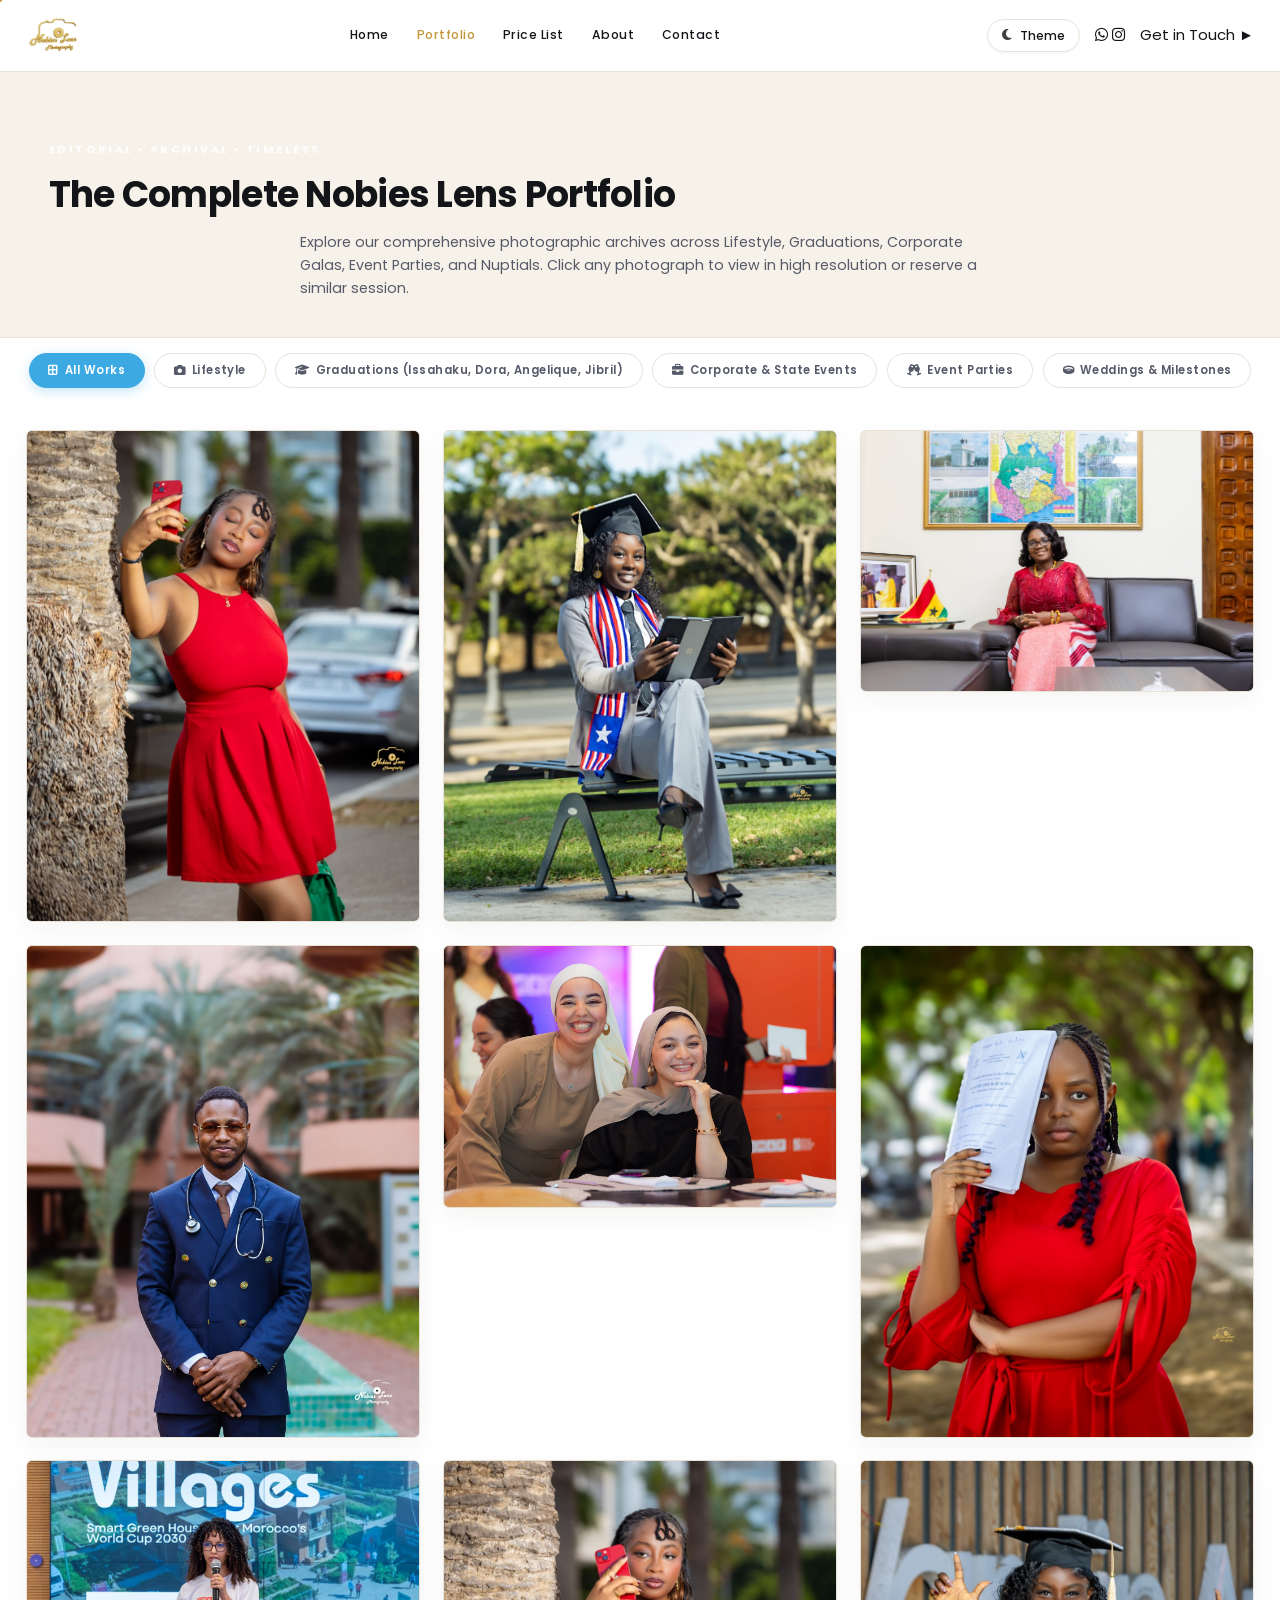
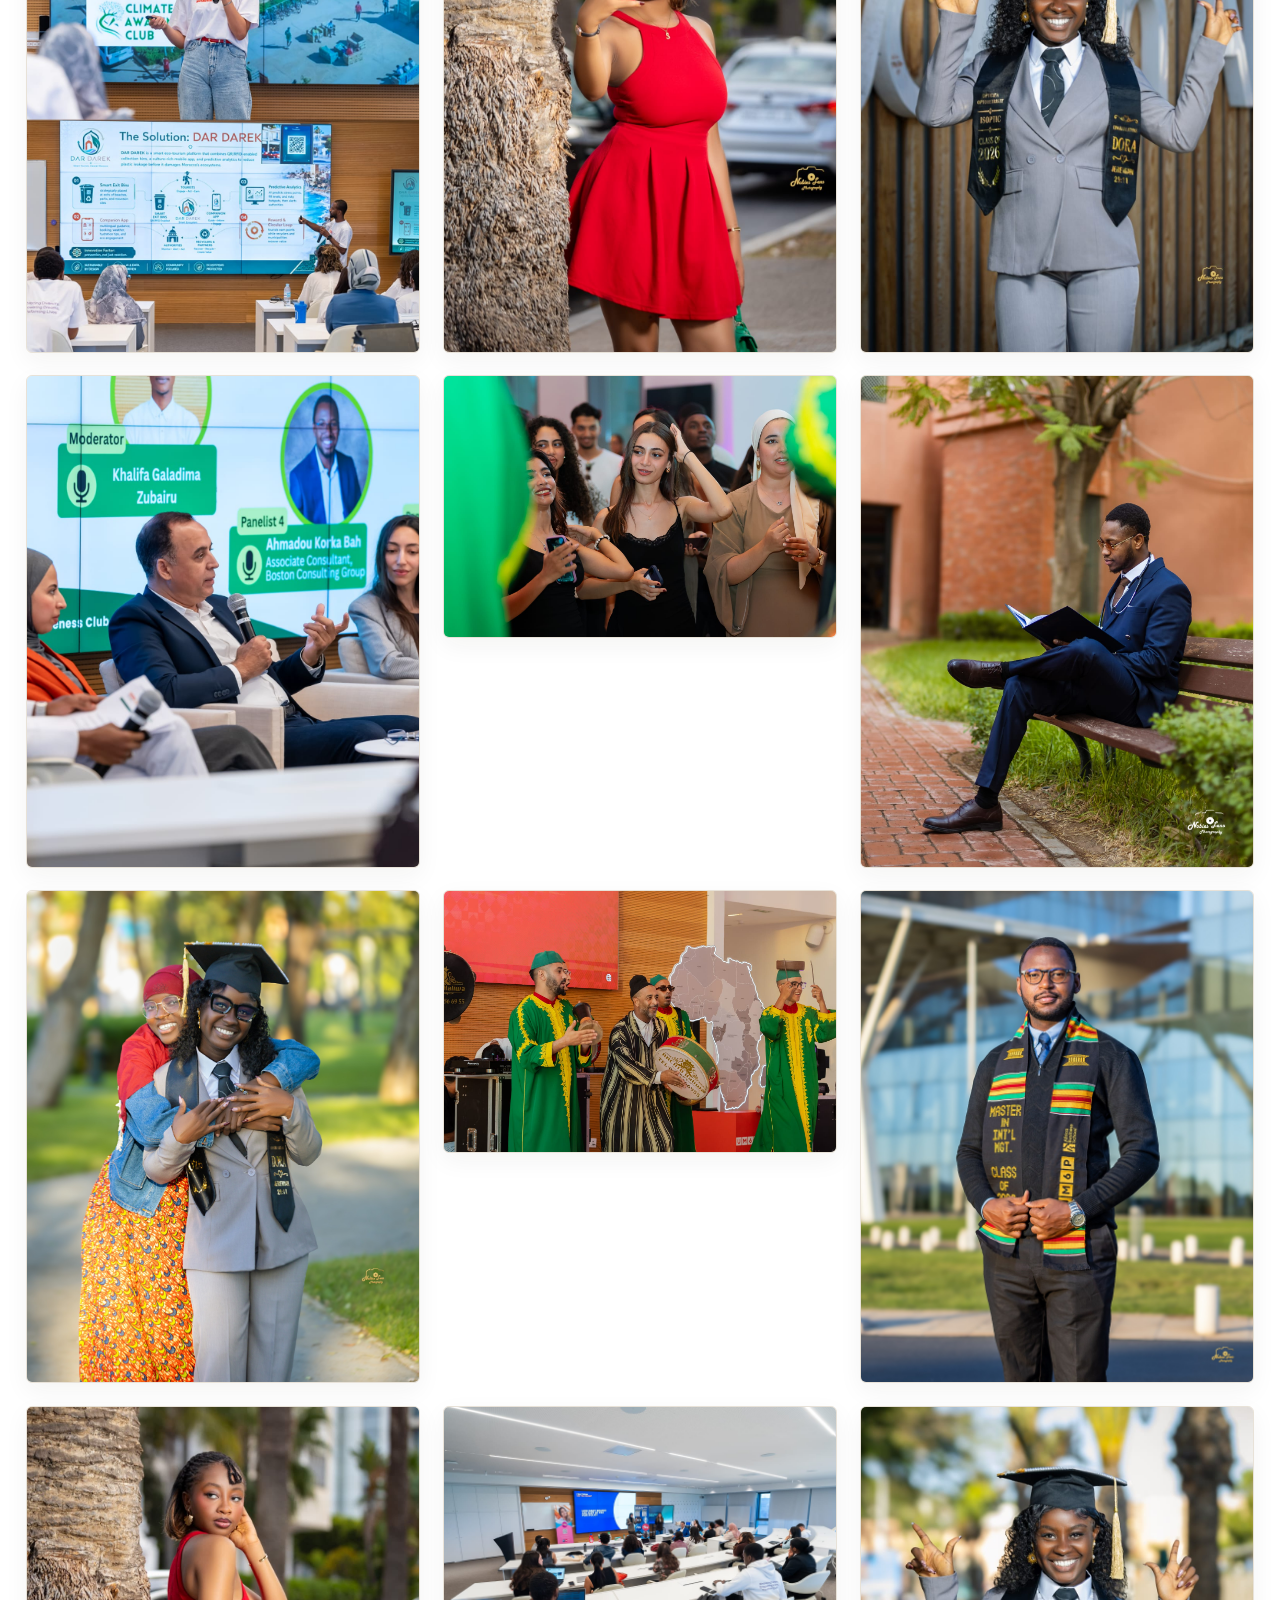
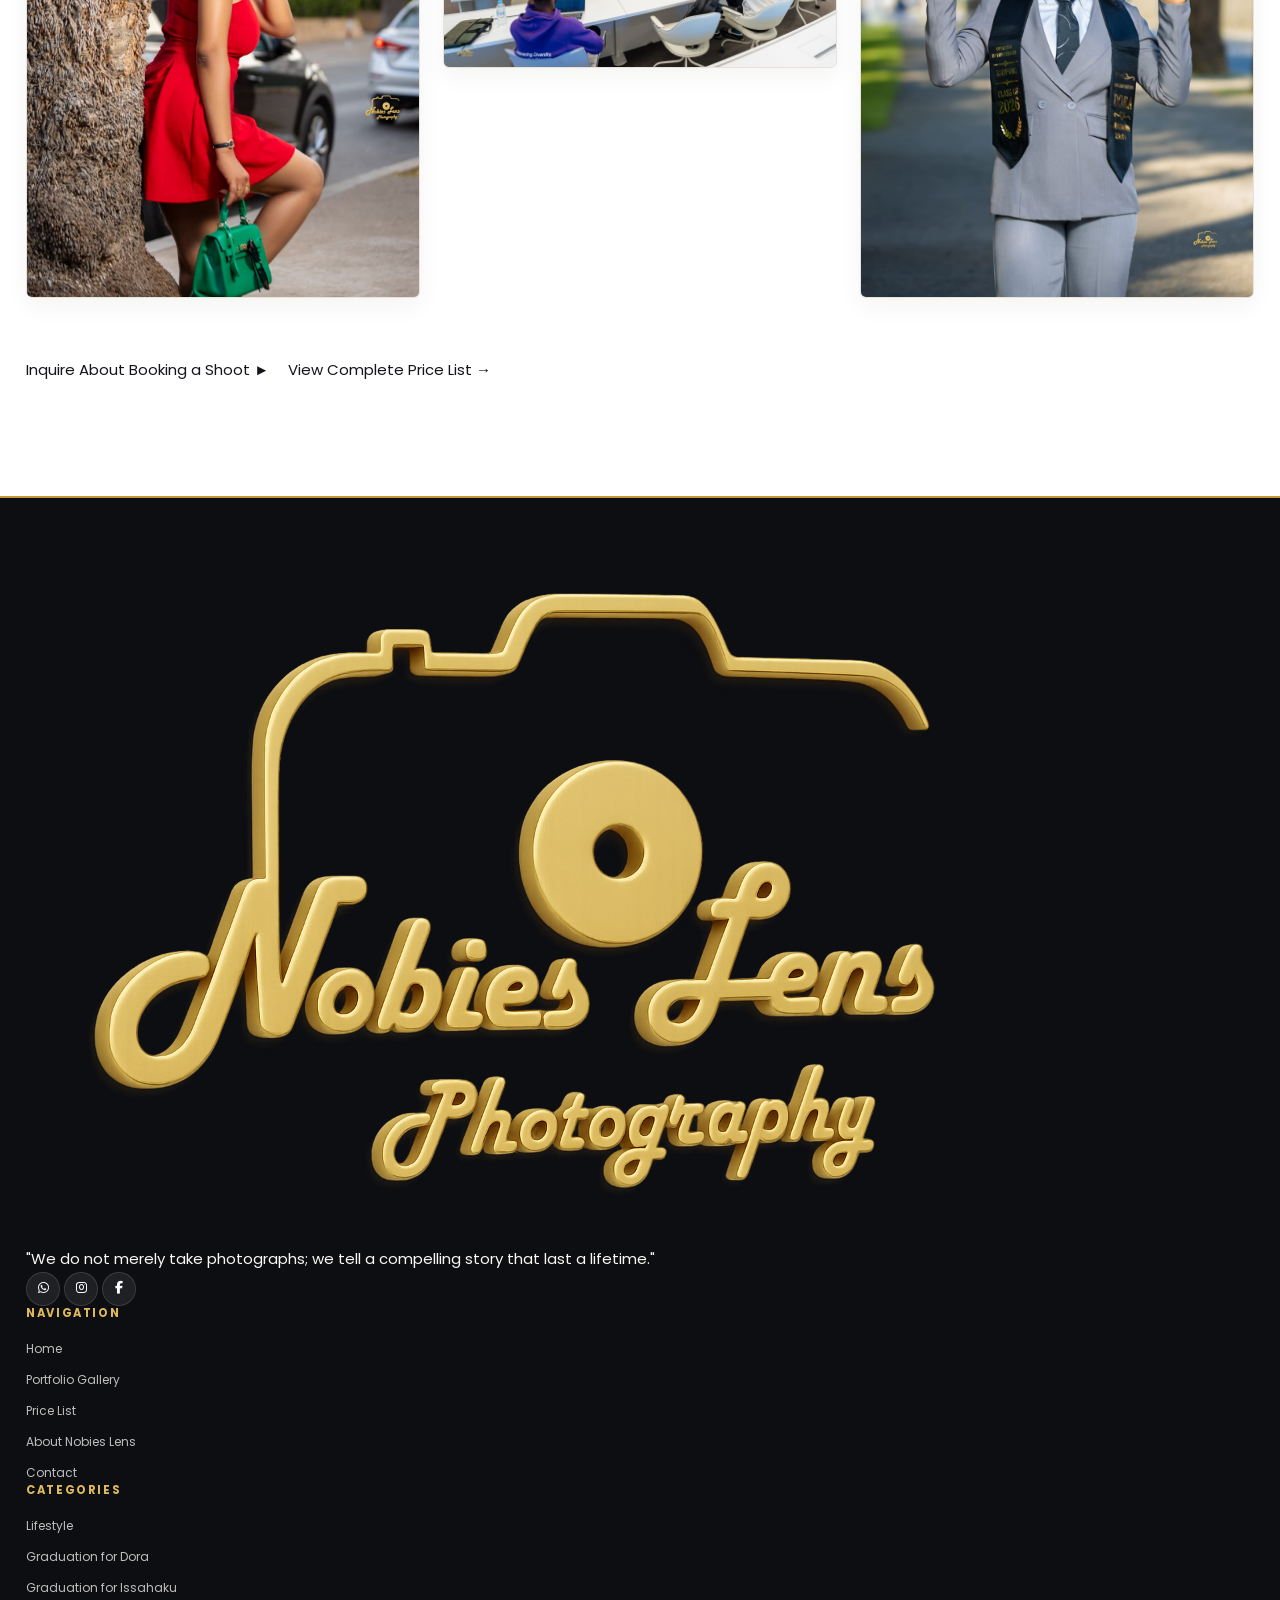
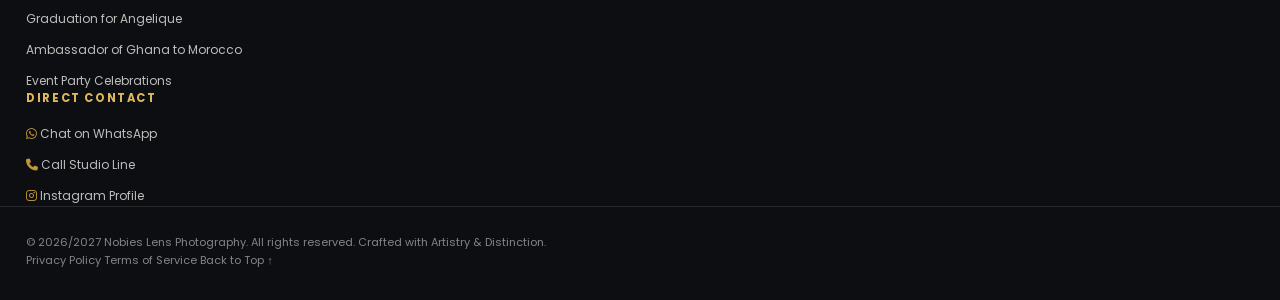
==== portfolio.html @ cf99cb77 "Hide phone numbers from display, add standalone portfolio & pricing pages with View More links, fix " ====
<!DOCTYPE html>
<html lang="en" data-theme="light">
<head>
    <meta charset="UTF-8">
    <meta name="viewport" content="width=device-width, initial-scale=1.0">
    <title>Nobies Lens Portfolio | Complete Photography Collections</title>
    <meta name="description" content="Explore the complete photography portfolio of Nobies Lens. Curated editorial collections across Lifestyle, Graduations (Issahaku, Dora, Angelique, Jibril), Corporate &amp; State Events, Event Parties, and Weddings.">
    
    <!-- Google Fonts: Poppins (Clean, Modern & Editorial) -->
    <link rel="preconnect" href="https://fonts.googleapis.com">
    <link rel="preconnect" href="https://fonts.gstatic.com" crossorigin>
    <link href="https://fonts.googleapis.com/css2?family=Poppins:ital,wght@0,300;0,400;0,500;0,600;0,700;0,800;0,900;1,300;1,400;1,600&display=swap" rel="stylesheet">
    
    <!-- Font Awesome Icons -->
    <link rel="stylesheet" href="https://cdnjs.cloudflare.com/ajax/libs/font-awesome/6.5.1/css/all.min.css">
    
    <!-- Stylesheet -->
    <link rel="stylesheet" href="css/style.css">
</head>
<body>

    <!-- CUSTOM ROUND CIRCLE MOUSE CURSOR -->
    <div class="custom-cursor-dot"></div>
    <div class="custom-cursor-circle"></div>

    <!-- MAIN NAVIGATION HEADER -->
    <header class="main-header">
        <div class="container nav-container">
            <a href="index.html" class="brand-logo" aria-label="Nobies Lens Photography">
                <img src="assets/images/nobies-lens-logo.png" alt="Nobies Lens Photography Official Logo" class="brand-logo-img">
            </a>

            <nav class="nav-menu">
                <a href="index.html" class="nav-link">Home</a>
                <a href="portfolio.html" class="nav-link active">Portfolio</a>
                <a href="pricing.html" class="nav-link">Price List</a>
                <a href="index.html#about" class="nav-link">About</a>
                <a href="index.html#contact" class="nav-link">Contact</a>
            </nav>

            <div class="nav-actions">
                <!-- Single Theme Toggle Indicator -->
                <button class="theme-toggle-single" id="themeToggleBtn" aria-label="Toggle Theme" title="Toggle Theme (Cream &amp; White / All-Black)">
                    <span class="theme-toggle-icon"><i class="fa-solid fa-moon"></i></span>
                    <span class="theme-toggle-label">Theme</span>
                </button>

                <div class="nav-socials">
                    <a href="https://wa.me/212706633200?text=Hello%20Nobies%20Lens%20Photography%2C%20I%20would%20like%20to%20inquire%20about%20a%20photoshoot" target="_blank" class="nav-social-icon whatsapp" title="Chat on WhatsApp">
                        <i class="fa-brands fa-whatsapp"></i>
                    </a>
                    <a href="https://www.instagram.com/invites/contact/?i=j5xaaqxcib7k&utm_content=c10c3m5&utm_source=ig&utm_medium=social" target="_blank" class="nav-social-icon instagram link-instagram-direct" title="Follow Nobies Lens on Instagram">
                        <i class="fa-brands fa-instagram"></i>
                    </a>
                </div>

                <a href="index.html#contact" class="btn btn-touch btn-sm">
                    Get in Touch <span class="btn-arrow">&#9658;</span>
                </a>
            </div>

            <button class="hamburger-btn" aria-label="Toggle navigation menu">
                <span></span>
                <span></span>
                <span></span>
            </button>
        </div>
    </header>

    <!-- Mobile Navigation Drawer -->
    <div class="mobile-overlay"></div>
    <div class="mobile-nav">
        <div class="mobile-nav-links">
            <a href="index.html" class="mobile-nav-link">Home</a>
            <a href="portfolio.html" class="mobile-nav-link active">Portfolio Gallery</a>
            <a href="pricing.html" class="mobile-nav-link">Pricing Packages</a>
            <a href="index.html#about" class="mobile-nav-link">About Nobies Lens</a>
            <a href="index.html#contact" class="mobile-nav-link">Contact</a>
        </div>
        <div class="mobile-nav-bottom">
            <button class="theme-toggle-single mobile-theme-toggle" id="themeToggleBtnMobile" aria-label="Toggle Theme">
                <span class="theme-toggle-icon"><i class="fa-solid fa-moon"></i></span>
                <span class="theme-toggle-label">Theme Mode</span>
            </button>

            <a href="https://wa.me/212706633200?text=Hello%20Nobies%20Lens%20Photography%2C%20I%20would%20like%20to%20book%20a%20photoshoot" target="_blank" class="btn btn-whatsapp btn-sm">
                <i class="fa-brands fa-whatsapp"></i> Chat on WhatsApp
            </a>
        </div>
    </div>

    <!-- PORTFOLIO HEADER HERO -->
    <section class="page-hero-section">
        <div class="container text-center">
            <div class="hero-eyebrow">EDITORIAL &bull; ARCHIVAL &bull; TIMELESS</div>
            <h1 class="page-hero-title">The Complete Nobies Lens Portfolio</h1>
            <p class="page-hero-subtitle">
                Explore our comprehensive photographic archives across Lifestyle, Graduations, Corporate Galas, Event Parties, and Nuptials. Click any photograph to view in high resolution or reserve a similar session.
            </p>
        </div>
    </section>

    <!-- MAIN PORTFOLIO GALLERY SECTION -->
    <section class="portfolio-section" style="padding-top: 1rem;">
        <div class="container">
            <!-- Filter Tabs -->
            <div class="gallery-filter-tabs">
                <button class="filter-btn active" data-filter="all">
                    <i class="fa-solid fa-border-all"></i> All Works
                </button>
                <button class="filter-btn" data-filter="lifestyle">
                    <i class="fa-solid fa-camera"></i> Lifestyle
                </button>
                <button class="filter-btn" data-filter="graduation">
                    <i class="fa-solid fa-graduation-cap"></i> Graduations (Issahaku, Dora, Angelique, Jibril)
                </button>
                <button class="filter-btn" data-filter="corporate">
                    <i class="fa-solid fa-briefcase"></i> Corporate &amp; State Events
                </button>
                <button class="filter-btn" data-filter="party">
                    <i class="fa-solid fa-champagne-glasses"></i> Event Parties
                </button>
                <button class="filter-btn" data-filter="wedding">
                    <i class="fa-solid fa-ring"></i> Weddings &amp; Milestones
                </button>
            </div>

            <!-- Complete Gallery Grid -->
            <div class="gallery-grid">
                <!-- 1. Lifestyle Lady in Red -->
                <div class="gallery-item" data-category="lifestyle" data-title="The Lady in Red by the Palm Fronds" data-highres="assets/images/lifestyle for samuel.jpeg">
                    <img src="assets/images/lifestyle for samuel.jpeg" alt="Lady in Red beside Palm Tree - Lifestyle">
                    <div class="gallery-zoom-icon"><i class="fa-solid fa-expand"></i></div>
                    <div class="gallery-overlay">
                        <span class="gallery-category-pill">Lifestyle</span>
                        <h4 class="gallery-title">The Lady in Red by the Palm Fronds</h4>
                        <div class="gallery-meta"><span><i class="fa-solid fa-camera"></i> Editorial Series</span></div>
                    </div>
                </div>

                <!-- 2. Graduation Dora 1 -->
                <div class="gallery-item" data-category="graduation" data-sub="dora" data-title="Academic Splendor — Graduation for Dora" data-highres="assets/images/graduation for Dora 1.jpeg">
                    <img src="assets/images/graduation for Dora 1.jpeg" alt="Academic Distinction - Graduation for Dora">
                    <div class="gallery-zoom-icon"><i class="fa-solid fa-expand"></i></div>
                    <div class="gallery-overlay">
                        <span class="gallery-category-pill">Graduation for Dora</span>
                        <h4 class="gallery-title">Academic Splendor</h4>
                        <div class="gallery-meta"><span><i class="fa-solid fa-graduation-cap"></i> Dora Graduation</span></div>
                    </div>
                </div>

                <!-- 3. Ambassador 1 -->
                <div class="gallery-item landscape" data-category="corporate" data-title="Diplomatic Mission — Ambassador of Ghana to Morocco" data-highres="assets/images/ambassador of Ghana to morocco1.jpeg">
                    <img src="assets/images/ambassador of Ghana to morocco1.jpeg" alt="Ambassador of Ghana to Morocco">
                    <div class="gallery-zoom-icon"><i class="fa-solid fa-expand"></i></div>
                    <div class="gallery-overlay">
                        <span class="gallery-category-pill">Corporate &amp; State</span>
                        <h4 class="gallery-title">Diplomatic Mission</h4>
                        <div class="gallery-meta"><span><i class="fa-solid fa-landmark"></i> Ambassador of Ghana to Morocco</span></div>
                    </div>
                </div>

                <!-- 4. Graduation Issahaku 1 -->
                <div class="gallery-item" data-category="graduation" data-sub="issahaku" data-title="Crowning Triumph — Graduation for Issahaku" data-highres="assets/images/graduation for issahaku.jpeg">
                    <img src="assets/images/graduation for issahaku.jpeg" alt="Graduation for Issahaku">
                    <div class="gallery-zoom-icon"><i class="fa-solid fa-expand"></i></div>
                    <div class="gallery-overlay">
                        <span class="gallery-category-pill">Graduation for Issahaku</span>
                        <h4 class="gallery-title">Crowning Triumph</h4>
                        <div class="gallery-meta"><span><i class="fa-solid fa-award"></i> Issahaku Graduation</span></div>
                    </div>
                </div>

                <!-- 5. Event Party 1 -->
                <div class="gallery-item landscape" data-category="party" data-title="Celebration Lights — Event Party Series" data-highres="assets/images/event party.jpeg">
                    <img src="assets/images/event party.jpeg" alt="Event Party Series">
                    <div class="gallery-zoom-icon"><i class="fa-solid fa-expand"></i></div>
                    <div class="gallery-overlay">
                        <span class="gallery-category-pill">Event Party</span>
                        <h4 class="gallery-title">Celebration Lights</h4>
                        <div class="gallery-meta"><span><i class="fa-solid fa-champagne-glasses"></i> Festive Night</span></div>
                    </div>
                </div>

                <!-- 6. Graduation Angelique -->
                <div class="gallery-item" data-category="graduation" data-sub="angelique" data-title="Elegance in Regalia — Graduation for Angelique" data-highres="assets/images/graduation for Angelique.jpeg">
                    <img src="assets/images/graduation for Angelique.jpeg" alt="Graduation for Angelique">
                    <div class="gallery-zoom-icon"><i class="fa-solid fa-expand"></i></div>
                    <div class="gallery-overlay">
                        <span class="gallery-category-pill">Graduation for Angelique</span>
                        <h4 class="gallery-title">Elegance in Regalia</h4>
                        <div class="gallery-meta"><span><i class="fa-solid fa-graduation-cap"></i> Angelique Graduation</span></div>
                    </div>
                </div>

                <!-- 7. Corporate Event 1 -->
                <div class="gallery-item" data-category="corporate" data-title="Executive Leadership — Corporate Event" data-highres="assets/images/corporate event1.jpeg">
                    <img src="assets/images/corporate event1.jpeg" alt="Corporate Summit">
                    <div class="gallery-zoom-icon"><i class="fa-solid fa-expand"></i></div>
                    <div class="gallery-overlay">
                        <span class="gallery-category-pill">Corporate Event</span>
                        <h4 class="gallery-title">Executive Leadership</h4>
                        <div class="gallery-meta"><span><i class="fa-solid fa-briefcase"></i> Keynote Coverage</span></div>
                    </div>
                </div>

                <!-- 8. Lifestyle 3 -->
                <div class="gallery-item" data-category="lifestyle" data-title="Crimson Silhouette — Lifestyle" data-highres="assets/images/lifestyle for samuel 3.jpeg">
                    <img src="assets/images/lifestyle for samuel 3.jpeg" alt="Crimson Silhouette Portrait">
                    <div class="gallery-zoom-icon"><i class="fa-solid fa-expand"></i></div>
                    <div class="gallery-overlay">
                        <span class="gallery-category-pill">Lifestyle</span>
                        <h4 class="gallery-title">Crimson Silhouette</h4>
                        <div class="gallery-meta"><span><i class="fa-solid fa-sun"></i> High Fashion Portrait</span></div>
                    </div>
                </div>

                <!-- 9. Graduation Dora 2 -->
                <div class="gallery-item" data-category="graduation" data-sub="dora" data-title="Joy &amp; Excellence — Graduation for Dora" data-highres="assets/images/graduation for Dora 2.jpeg">
                    <img src="assets/images/graduation for Dora 2.jpeg" alt="Graduation for Dora 2">
                    <div class="gallery-zoom-icon"><i class="fa-solid fa-expand"></i></div>
                    <div class="gallery-overlay">
                        <span class="gallery-category-pill">Graduation for Dora</span>
                        <h4 class="gallery-title">Joy &amp; Excellence</h4>
                        <div class="gallery-meta"><span><i class="fa-solid fa-star"></i> Honors Session</span></div>
                    </div>
                </div>

                <!-- 10. Corporate Event 4 -->
                <div class="gallery-item" data-category="corporate" data-title="Global Summit Discussions — Corporate Event" data-highres="assets/images/corporate event 4.jpeg">
                    <img src="assets/images/corporate event 4.jpeg" alt="Global Summit Discussions">
                    <div class="gallery-zoom-icon"><i class="fa-solid fa-expand"></i></div>
                    <div class="gallery-overlay">
                        <span class="gallery-category-pill">Corporate Event</span>
                        <h4 class="gallery-title">Global Summit</h4>
                        <div class="gallery-meta"><span><i class="fa-solid fa-globe"></i> International Summit</span></div>
                    </div>
                </div>

                <!-- 11. Event Party 2 -->
                <div class="gallery-item landscape" data-category="party" data-title="Midnight Toast — Event Party Series" data-highres="assets/images/event party2.jpeg">
                    <img src="assets/images/event party2.jpeg" alt="Event Party Series 2">
                    <div class="gallery-zoom-icon"><i class="fa-solid fa-expand"></i></div>
                    <div class="gallery-overlay">
                        <span class="gallery-category-pill">Event Party</span>
                        <h4 class="gallery-title">Midnight Toast</h4>
                        <div class="gallery-meta"><span><i class="fa-solid fa-glass-cheers"></i> Joyful Spirits</span></div>
                    </div>
                </div>

                <!-- 12. Graduation Issahaku 2 -->
                <div class="gallery-item" data-category="graduation" data-sub="issahaku" data-title="The Scholar's Honor — Graduation for Issahaku" data-highres="assets/images/graduation for issahaku 2.jpeg">
                    <img src="assets/images/graduation for issahaku 2.jpeg" alt="Graduation for Issahaku 2">
                    <div class="gallery-zoom-icon"><i class="fa-solid fa-expand"></i></div>
                    <div class="gallery-overlay">
                        <span class="gallery-category-pill">Graduation for Issahaku</span>
                        <h4 class="gallery-title">The Scholar's Honor</h4>
                        <div class="gallery-meta"><span><i class="fa-solid fa-scroll"></i> Cap &amp; Gown</span></div>
                    </div>
                </div>

                <!-- 13. Wedding Collection -->
                <div class="gallery-item" data-category="wedding" data-title="Regal Nuptial Elegance — Wedding Collection" data-highres="assets/images/donew-1-hero.jpg">
                    <img src="assets/images/donew-1-hero.jpg" alt="Wedding Nuptials">
                    <div class="gallery-zoom-icon"><i class="fa-solid fa-expand"></i></div>
                    <div class="gallery-overlay">
                        <span class="gallery-category-pill">Weddings &amp; Milestones</span>
                        <h4 class="gallery-title">Regal Nuptials</h4>
                        <div class="gallery-meta"><span><i class="fa-solid fa-heart"></i> Heirloom Keepsake</span></div>
                    </div>
                </div>

                <!-- 14. Event Party 3 -->
                <div class="gallery-item landscape" data-category="party" data-title="Euphoric Celebrations — Event Party 3" data-highres="assets/images/event party3.jpeg">
                    <img src="assets/images/event party3.jpeg" alt="Euphoric Celebrations">
                    <div class="gallery-zoom-icon"><i class="fa-solid fa-expand"></i></div>
                    <div class="gallery-overlay">
                        <span class="gallery-category-pill">Event Party</span>
                        <h4 class="gallery-title">Euphoric Celebrations</h4>
                        <div class="gallery-meta"><span><i class="fa-solid fa-music"></i> Vibrant Atmosphere</span></div>
                    </div>
                </div>

                <!-- 15. Graduation Jibril -->
                <div class="gallery-item" data-category="graduation" data-sub="jibril" data-title="Academic Triumph — Graduation for Jibril" data-highres="assets/images/grad-jibril-3.jpg">
                    <img src="assets/images/grad-jibril-3.jpg" alt="Graduation for Jibril">
                    <div class="gallery-zoom-icon"><i class="fa-solid fa-expand"></i></div>
                    <div class="gallery-overlay">
                        <span class="gallery-category-pill">Graduation for Jibril</span>
                        <h4 class="gallery-title">Academic Triumph</h4>
                        <div class="gallery-meta"><span><i class="fa-solid fa-graduation-cap"></i> Jibril Honors</span></div>
                    </div>
                </div>

                <!-- 16. Lifestyle 5 -->
                <div class="gallery-item" data-category="lifestyle" data-title="Subtle Grace — Lifestyle" data-highres="assets/images/lifestyle for samuel 5.jpeg">
                    <img src="assets/images/lifestyle for samuel 5.jpeg" alt="Lifestyle Series">
                    <div class="gallery-zoom-icon"><i class="fa-solid fa-expand"></i></div>
                    <div class="gallery-overlay">
                        <span class="gallery-category-pill">Lifestyle</span>
                        <h4 class="gallery-title">Subtle Grace &amp; Texture</h4>
                        <div class="gallery-meta"><span><i class="fa-solid fa-palette"></i> Editorial Glow</span></div>
                    </div>
                </div>

                <!-- 17. Corporate Summit 10 -->
                <div class="gallery-item landscape" data-category="corporate" data-title="International Delegation — Corporate Summit" data-highres="assets/images/corporate event10.jpeg">
                    <img src="assets/images/corporate event10.jpeg" alt="Corporate Summit 10">
                    <div class="gallery-zoom-icon"><i class="fa-solid fa-expand"></i></div>
                    <div class="gallery-overlay">
                        <span class="gallery-category-pill">Corporate Event</span>
                        <h4 class="gallery-title">International Delegation</h4>
                        <div class="gallery-meta"><span><i class="fa-solid fa-handshake"></i> Diplomatic Ties</span></div>
                    </div>
                </div>

                <!-- 18. Graduation Dora 3 -->
                <div class="gallery-item" data-category="graduation" data-sub="dora" data-title="The Triumphant Gaze — Graduation for Dora" data-highres="assets/images/graduation for Dora 3.jpeg">
                    <img src="assets/images/graduation for Dora 3.jpeg" alt="Graduation for Dora 3">
                    <div class="gallery-zoom-icon"><i class="fa-solid fa-expand"></i></div>
                    <div class="gallery-overlay">
                        <span class="gallery-category-pill">Graduation for Dora</span>
                        <h4 class="gallery-title">The Triumphant Gaze</h4>
                        <div class="gallery-meta"><span><i class="fa-solid fa-trophy"></i> Masterpiece Portrait</span></div>
                    </div>
                </div>
            </div>

            <!-- BACK TO HOME OR BOOKING ACTION -->
            <div class="text-center" style="margin: 4rem 0 2rem;">
                <a href="index.html#contact" class="btn btn-touch btn-lg">
                    Inquire About Booking a Shoot <span class="btn-arrow">&#9658;</span>
                </a>
                <a href="pricing.html" class="btn btn-outline btn-lg" style="margin-left: 1rem;">
                    View Complete Price List &rarr;
                </a>
            </div>
        </div>
    </section>

    <!-- FULLSCREEN LIGHTBOX MODAL -->
    <div id="lightboxModal" class="lightbox-modal">
        <button class="lightbox-close-btn" aria-label="Close modal">&times;</button>
        <button class="lightbox-prev-btn" aria-label="Previous image"><i class="fa-solid fa-chevron-left"></i></button>
        <button class="lightbox-next-btn" aria-label="Next image"><i class="fa-solid fa-chevron-right"></i></button>

        <div class="lightbox-content-box">
            <div class="lightbox-image-wrap">
                <img id="lightboxImg" src="" alt="Fullscreen Photography Preview">
            </div>
            <div class="lightbox-caption-bar">
                <div class="lightbox-caption-text">
                    <h3 id="lightboxTitle">Artwork Title</h3>
                    <p id="lightboxCategory">Collection Category</p>
                </div>
                <div class="lightbox-caption-actions">
                    <a id="lightboxWaBtn" href="https://wa.me/212706633200" target="_blank" class="btn btn-whatsapp btn-sm">
                        <i class="fa-brands fa-whatsapp"></i> Book This Look on WhatsApp
                    </a>
                </div>
            </div>
        </div>
    </div>

    <!-- FOOTER -->
    <footer class="main-footer">
        <div class="container footer-grid">
            <div class="footer-col brand-col">
                <img src="assets/images/nobies-lens-logo.png" alt="Nobies Lens" class="footer-logo-img">
                <p class="footer-quote">
                    "We do not merely take photographs; we tell a compelling story that last a lifetime."
                </p>
                <div class="footer-social-row">
                    <a href="https://wa.me/212706633200" target="_blank" class="footer-social-btn" title="Chat on WhatsApp"><i class="fa-brands fa-whatsapp"></i></a>
                    <a href="https://www.instagram.com/invites/contact/?i=j5xaaqxcib7k&utm_content=c10c3m5&utm_source=ig&utm_medium=social" target="_blank" class="footer-social-btn link-instagram-direct" title="Instagram"><i class="fa-brands fa-instagram"></i></a>
                    <a href="https://facebook.com/nobieslens" target="_blank" class="footer-social-btn" title="Facebook"><i class="fa-brands fa-facebook-f"></i></a>
                </div>
            </div>

            <div class="footer-col">
                <h4>Navigation</h4>
                <div class="footer-links">
                    <a href="index.html" class="footer-link">Home</a>
                    <a href="portfolio.html" class="footer-link">Portfolio Gallery</a>
                    <a href="pricing.html" class="footer-link">Price List</a>
                    <a href="index.html#about" class="footer-link">About Nobies Lens</a>
                    <a href="index.html#contact" class="footer-link">Contact</a>
                </div>
            </div>

            <div class="footer-col">
                <h4>Categories</h4>
                <div class="footer-links">
                    <a href="portfolio.html?cat=lifestyle" class="footer-link">Lifestyle</a>
                    <a href="portfolio.html?cat=graduation" class="footer-link">Graduation for Dora</a>
                    <a href="portfolio.html?cat=graduation" class="footer-link">Graduation for Issahaku</a>
                    <a href="portfolio.html?cat=graduation" class="footer-link">Graduation for Angelique</a>
                    <a href="portfolio.html?cat=corporate" class="footer-link">Ambassador of Ghana to Morocco</a>
                    <a href="portfolio.html?cat=party" class="footer-link">Event Party Celebrations</a>
                </div>
            </div>

            <div class="footer-col">
                <h4>Direct Contact</h4>
                <div class="footer-links">
                    <a href="https://wa.me/212706633200" target="_blank" class="footer-link"><i class="fa-brands fa-whatsapp text-gold"></i> Chat on WhatsApp</a>
                    <a href="tel:0706633200" class="footer-link"><i class="fa-solid fa-phone text-gold"></i> Call Studio Line</a>
                    <a href="https://www.instagram.com/invites/contact/?i=j5xaaqxcib7k&utm_content=c10c3m5&utm_source=ig&utm_medium=social" target="_blank" class="footer-link link-instagram-direct"><i class="fa-brands fa-instagram text-gold"></i> Instagram Profile</a>
                </div>
            </div>
        </div>

        <div class="footer-bottom">
            <div class="container footer-bottom-flex">
                <p>&copy; 2026/2027 Nobies Lens Photography. All rights reserved. Crafted with Artistry &amp; Distinction.</p>
                <div class="footer-bottom-links">
                    <a href="index.html#contact">Privacy Policy</a>
                    <a href="index.html#contact">Terms of Service</a>
                    <a href="index.html#home">Back to Top &uarr;</a>
                </div>
            </div>
        </div>
    </footer>

    <!-- Scripts -->
    <script src="js/main.js"></script>
</body>
</html>
---- css/style.css ----
﻿/* ==========================================================================
   NOBIES LENS PHOTOGRAPHY - MAIN STYLESHEET
   Typography: Poppins (Clean, Compact, Editorial)
   Layout: Full-Width Cinematic Hero (Inspired by Jema Studios)
   Themes: Cream & White (#FFFFFF, #F6F2E9, #EFE7DA) + All-Black Midnight
   Custom Delicate Round Cursor (Proportional & Subtle)
   ========================================================================== */

@import url('https://fonts.googleapis.com/css2?family=Poppins:ital,wght@0,300;0,400;0,500;0,600;0,700;0,800;1,300;1,400;1,600&display=swap');

:root, [data-theme="light"] {
    /* Cream & White Theme Swatch */
    --color-bg-primary: #FFFFFF;
    --color-bg-secondary: #F6F2E9;  /* Porcelain Warm Cream */
    --color-bg-tertiary: #EFE7DA;   /* Almond Warm Cream */
    --color-bg-card: #FFFFFF;
    --color-bg-elevated: #FAF6EF;
    
    --color-text-main: #141519;
    --color-text-muted: #555968;
    --color-text-subtle: #7E8394;
    --color-text-dark: #0A0A0C;
    
    /* 3D Gold Accent matching Nobies Lens Logo */
    --color-gold: #C29636;
    --color-gold-light: #DFB85C;
    --color-gold-hover: #AA7E24;
    --color-gold-glow: rgba(194, 150, 54, 0.18);
    
    /* Pill Buttons (Jema Studios Style) */
    --color-pill-primary: #3CA9E2;      /* Jema Sky Blue Pill Accent */
    --color-pill-primary-text: #FFFFFF;
    --color-pill-gold: #E5BE5E;
    --color-pill-gold-text: #0E0F12;

    --color-whatsapp: #25D366;
    --color-whatsapp-hover: #1EBE5D;
    --color-instagram: #E1306C;
    --color-facebook: #1877F2;

    --border-subtle: #E8E2D8;
    --border-gold: rgba(194, 150, 54, 0.32);
    --border-card: #E4DBD0;

    --shadow-card: 0 8px 24px rgba(40, 30, 15, 0.05);
    --shadow-elevated: 0 16px 40px rgba(40, 30, 15, 0.09);
    --shadow-amber: 0 6px 20px rgba(194, 150, 54, 0.2);

    --header-bg: rgba(255, 255, 255, 0.95);
    --topbar-bg: #EFE7DA;
    --footer-bg: #0D0E12;
    --footer-text: #FAF8F5;

    --cursor-border: rgba(194, 150, 54, 0.7);
    --cursor-dot: #C29636;
    --cursor-hover-bg: rgba(229, 190, 94, 0.18);

    /* Typography */
    --font-main: 'Poppins', -apple-system, BlinkMacSystemFont, 'Segoe UI', Roboto, sans-serif;
    
    /* Reduced Scale Dimensions */
    --header-height: 72px;
    --container-max: 1280px;
    --transition-fast: 0.2s ease;
    --transition-smooth: 0.35s cubic-bezier(0.16, 1, 0.3, 1);
}

/* ==========================================================================
   ALL-BLACK MIDNIGHT THEME
   ========================================================================== */
[data-theme="dark"] {
    --color-bg-primary: #08090B;
    --color-bg-secondary: #0E1015;
    --color-bg-tertiary: #14161E;
    --color-bg-card: #12141B;
    --color-bg-elevated: #171922;
    
    --color-text-main: #FAF8F5;
    --color-text-muted: #A6AAB8;
    --color-text-subtle: #757988;
    --color-text-dark: #FAF8F5;
    
    --color-gold: #F7CD60;
    --color-gold-light: #FAD36E;
    --color-gold-hover: #E5BA42;
    --color-gold-glow: rgba(247, 205, 96, 0.22);
    
    --color-pill-primary: #3CA9E2;
    --color-pill-primary-text: #FFFFFF;
    --color-pill-gold: #F7CD60;
    --color-pill-gold-text: #0A0A0C;

    --border-subtle: rgba(255, 255, 255, 0.08);
    --border-gold: rgba(247, 205, 96, 0.25);
    --border-card: rgba(255, 255, 255, 0.08);

    --shadow-card: 0 12px 32px rgba(0, 0, 0, 0.6);
    --shadow-elevated: 0 20px 50px rgba(0, 0, 0, 0.75);
    --shadow-amber: 0 6px 22px rgba(247, 205, 96, 0.25);

    --header-bg: rgba(8, 9, 11, 0.94);
    --topbar-bg: #0C0D11;
    --footer-bg: #050608;
    --footer-text: #FAF8F5;

    --cursor-border: rgba(247, 205, 96, 0.75);
    --cursor-dot: #F7CD60;
    --cursor-hover-bg: rgba(247, 205, 96, 0.2);
}

/* ==========================================================================
   RESET & TYPOGRAPHY (POPPINS WITH REDUCED FONT SIZES)
   ========================================================================== */
*, *::before, *::after {
    box-sizing: border-box;
    margin: 0;
    padding: 0;
}

html {
    scroll-behavior: smooth;
    font-size: 15px; /* Scaled down base font */
}

body {
    background-color: var(--color-bg-primary);
    color: var(--color-text-main);
    font-family: var(--font-main);
    font-weight: 400;
    line-height: 1.65;
    -webkit-font-smoothing: antialiased;
    -moz-osx-font-smoothing: grayscale;
    overflow-x: hidden;
    position: relative;
    transition: background-color 0.35s ease, color 0.35s ease;
}

h1, h2, h3, h4, h5, h6 {
    font-family: var(--font-main);
    color: var(--color-text-main);
    line-height: 1.25;
    letter-spacing: -0.015em;
}

h1 { font-weight: 700; }
h2 { font-weight: 700; }
h3 { font-weight: 600; }
h4 { font-weight: 600; }
h5, h6 { font-weight: 600; }

p, span, a, li, input, select, textarea, button {
    font-family: var(--font-main);
}

img {
    max-width: 100%;
    height: auto;
    display: block;
}

a {
    color: inherit;
    text-decoration: none;
    transition: color var(--transition-fast);
}

button {
    cursor: pointer;
    border: none;
    background: none;
}

ul {
    list-style: none;
}

.container {
    width: 100%;
    max-width: var(--container-max);
    margin-left: auto;
    margin-right: auto;
    padding-left: 1.75rem;
    padding-right: 1.75rem;
}

.container-narrow {
    max-width: 860px;
}

/* ==========================================================================
   DELICATE ROUND MOUSE CURSOR (REDUCED PROPORTIONAL SIZE)
   ========================================================================== */
.custom-cursor-dot,
.custom-cursor-circle {
    position: fixed;
    top: 0;
    left: 0;
    transform: translate(-50%, -50%);
    border-radius: 50%;
    pointer-events: none;
    z-index: 99999;
    will-change: transform;
}

.custom-cursor-dot {
    width: 4px;
    height: 4px;
    background-color: var(--cursor-dot);
    transition: opacity 0.2s ease;
}

.custom-cursor-circle {
    width: 30px;
    height: 30px;
    border: 1.2px solid var(--cursor-border);
    transition: width 0.22s cubic-bezier(0.16, 1, 0.3, 1),
                height 0.22s cubic-bezier(0.16, 1, 0.3, 1),
                border-color 0.25s ease,
                background-color 0.22s ease;
}

.custom-cursor-circle.hovered {
    width: 46px;
    height: 46px;
    border-color: var(--color-gold);
    background-color: var(--cursor-hover-bg);
}

@media (hover: none) and (pointer: coarse) {
    .custom-cursor-dot,
    .custom-cursor-circle {
        display: none !important;
    }
}

/* ==========================================================================
   TYPOGRAPHY UTILITIES & SECTION HEADERS (REDUCED SCALE)
   ========================================================================== */
.text-gold { color: var(--color-gold); }
.text-gold-light { color: var(--color-gold-light); }
.text-muted { color: var(--color-text-muted); }

.section-tag {
    display: inline-flex;
    align-items: center;
    gap: 0.5rem;
    font-size: 0.72rem;
    letter-spacing: 0.18em;
    text-transform: uppercase;
    font-weight: 700;
    color: var(--color-gold);
    margin-bottom: 0.65rem;
}

.section-tag::before,
.section-tag::after {
    content: '';
    display: inline-block;
    width: 16px;
    height: 1px;
    background: var(--color-gold);
}

.section-title {
    font-size: clamp(1.75rem, 2.6vw, 2.35rem);
    font-weight: 700;
    line-height: 1.25;
    letter-spacing: -0.015em;
    margin-bottom: 0.75rem;
}

.section-subtitle {
    font-size: clamp(0.88rem, 1vw, 0.98rem);
    color: var(--color-text-muted);
    max-width: 640px;
    margin-left: auto;
    margin-right: auto;
    font-weight: 400;
    line-height: 1.7;
}

.section-header {
    text-align: center;
    margin-bottom: 3.25rem;
}

/* ==========================================================================
   PILL BUTTONS (Matching Jema Studios in Reference Image)
   ========================================================================== */
.btn-pill {
    display: inline-flex;
    align-items: center;
    justify-content: center;
    gap: 0.45rem;
    padding: 0.65rem 1.45rem;
    font-size: 0.82rem;
    font-weight: 600;
    letter-spacing: 0.02em;
    border-radius: 9999px;
    transition: all var(--transition-fast);
    text-decoration: none;
    line-height: 1;
}

.btn-pill-blue {
    background: #3CA9E2;
    color: #FFFFFF;
    box-shadow: 0 3px 12px rgba(60, 169, 226, 0.3);
}

.btn-pill-blue:hover {
    background: #2D99D4;
    transform: translateY(-1.5px);
    box-shadow: 0 6px 18px rgba(60, 169, 226, 0.4);
    color: #FFFFFF;
}

.btn-pill-gold {
    background: var(--color-gold);
    color: #0E0F12;
    font-weight: 700;
}

.btn-pill-gold:hover {
    background: var(--color-gold-light);
    transform: translateY(-1.5px);
}

.btn-pill-outline-light {
    background: rgba(255, 255, 255, 0.08);
    backdrop-filter: blur(8px);
    color: #FFFFFF;
    border: 1px solid rgba(255, 255, 255, 0.45);
}

.btn-pill-outline-light:hover {
    background: rgba(255, 255, 255, 0.2);
    border-color: #FFFFFF;
    color: #FFFFFF;
    transform: translateY(-1.5px);
}

.btn-pill-outline-dark {
    background: transparent;
    color: var(--color-text-main);
    border: 1px solid var(--border-gold);
}

.btn-pill-outline-dark:hover {
    background: var(--color-bg-secondary);
    color: var(--color-gold);
    transform: translateY(-1.5px);
}

.btn-whatsapp {
    background: var(--color-whatsapp);
    color: #ffffff;
    font-weight: 600;
    border-radius: 9999px;
    padding: 0.65rem 1.4rem;
    font-size: 0.82rem;
    display: inline-flex;
    align-items: center;
    gap: 0.45rem;
}

.btn-whatsapp:hover {
    background: var(--color-whatsapp-hover);
    transform: translateY(-1.5px);
    box-shadow: 0 4px 16px rgba(37, 211, 102, 0.3);
}

/* ==========================================================================
   TOP ANNOUNCEMENT BAR (REFINED & COMPACT)
   ========================================================================== */
.top-bar {
    background: var(--topbar-bg);
    border-bottom: 1px solid var(--border-subtle);
    padding: 0.42rem 1rem;
    font-size: 0.74rem;
    color: var(--color-text-muted);
}

.top-bar .container {
    display: flex;
    justify-content: space-between;
    align-items: center;
}

.top-bar-left span {
    color: var(--color-gold);
    font-weight: 700;
    margin-right: 0.35rem;
}

.top-bar-right {
    display: flex;
    align-items: center;
    gap: 1.25rem;
}

.top-bar-link {
    display: inline-flex;
    align-items: center;
    gap: 0.35rem;
    color: var(--color-text-muted);
    font-weight: 500;
}

.top-bar-link:hover { color: var(--color-gold); }

/* ==========================================================================
   NAVIGATION HEADER (CLEAN & MINIMALIST MATCHING JEMA STUDIOS)
   ========================================================================== */
.main-header {
    position: sticky;
    top: 0;
    z-index: 1000;
    background: var(--header-bg);
    backdrop-filter: blur(14px);
    -webkit-backdrop-filter: blur(14px);
    border-bottom: 1px solid var(--border-subtle);
    height: var(--header-height);
    transition: all var(--transition-fast);
}

.nav-container {
    display: flex;
    align-items: center;
    justify-content: space-between;
    height: 100%;
}

.brand-logo {
    display: inline-flex;
    align-items: center;
}

.brand-logo-img {
    height: 38px; /* Reduced from 52px */
    width: auto;
    object-fit: contain;
    transition: transform var(--transition-fast);
}

.brand-logo:hover .brand-logo-img {
    transform: scale(1.03);
}

.nav-menu {
    display: flex;
    align-items: center;
    gap: 1.85rem;
}

.nav-link {
    font-size: 0.82rem;
    letter-spacing: 0.04em;
    color: var(--color-text-main);
    font-weight: 500;
    position: relative;
    padding: 0.35rem 0;
    transition: color var(--transition-fast);
}

.nav-link:hover,
.nav-link.active {
    color: var(--color-gold);
}

.nav-actions {
    display: flex;
    align-items: center;
    gap: 1rem;
}

/* Jema Studios Header Theme Switcher + Date Pill */
.header-theme-toggle {
    width: 32px;
    height: 32px;
    border-radius: 50%;
    border: 1px solid var(--border-subtle);
    display: inline-flex;
    align-items: center;
    justify-content: center;
    color: var(--color-text-main);
    font-size: 0.85rem;
    background: var(--color-bg-card);
    transition: all var(--transition-fast);
}

.header-theme-toggle:hover {
    border-color: var(--color-gold);
    color: var(--color-gold);
}

.hamburger-btn {
    display: none;
    width: 36px;
    height: 36px;
    flex-direction: column;
    justify-content: center;
    align-items: center;
    gap: 4px;
    color: var(--color-text-main);
}

.hamburger-btn span {
    display: block;
    width: 22px;
    height: 2px;
    background: var(--color-text-main);
    transition: all var(--transition-fast);
}

/* Mobile Nav Drawer */
.mobile-nav {
    position: fixed;
    top: 0;
    right: -100%;
    width: 82%;
    max-width: 340px;
    height: 100vh;
    background: var(--color-bg-secondary);
    border-left: 1px solid var(--border-gold);
    z-index: 1000;
    padding: 5rem 1.75rem 2rem;
    display: flex;
    flex-direction: column;
    justify-content: space-between;
    transition: right var(--transition-smooth);
    box-shadow: -10px 0 40px rgba(0, 0, 0, 0.4);
}

.mobile-nav.open { right: 0; }

.mobile-nav-links {
    display: flex;
    flex-direction: column;
    gap: 1.25rem;
}

.mobile-nav-link {
    font-size: 1.1rem;
    font-weight: 600;
    color: var(--color-text-main);
}

.mobile-nav-link:hover,
.mobile-nav-link.active { color: var(--color-gold); }

.mobile-overlay {
    position: fixed;
    top: 0;
    left: 0;
    width: 100vw;
    height: 100vh;
    background: rgba(0, 0, 0, 0.6);
    backdrop-filter: blur(4px);
    z-index: 999;
    opacity: 0;
    visibility: hidden;
    transition: all var(--transition-fast);
}

.mobile-overlay.active { opacity: 1; visibility: visible; }

/* ==========================================================================
   FULL-WIDTH CINEMATIC HERO (EXACTLY AS IN ATTACHED JEMA STUDIOS SCREENSHOT)
   Full-Bleed Horizontal Frame with Text Overlaid Directly Inside
   ========================================================================== */
.hero-fullbleed-section {
    position: relative;
    padding: 1.25rem 1.75rem 2.5rem;
    background: var(--color-bg-primary);
}

.hero-cinematic-frame {
    position: relative;
    width: 100%;
    min-height: 82vh;
    border-radius: 8px;
    overflow: hidden;
    display: flex;
    align-items: flex-end;
    box-shadow: var(--shadow-elevated);
}

.hero-cinematic-bg {
    position: absolute;
    inset: 0;
    width: 100%;
    height: 100%;
    object-fit: cover;
    object-position: center 38%;
    transition: transform 1.2s cubic-bezier(0.16, 1, 0.3, 1);
}

.hero-cinematic-frame:hover .hero-cinematic-bg {
    transform: scale(1.025);
}

/* Gradient Overlay for Text Readability */
.hero-cinematic-overlay {
    position: absolute;
    inset: 0;
    background: linear-gradient(90deg, 
                rgba(10, 11, 14, 0.88) 0%, 
                rgba(10, 11, 14, 0.65) 45%, 
                rgba(10, 11, 14, 0.2) 100%),
                linear-gradient(0deg, 
                rgba(10, 11, 14, 0.9) 0%, 
                transparent 55%);
    pointer-events: none;
}

/* Overlaid Hero Content (Matching Jema Studios Screenshot) */
.hero-content-overlaid {
    position: relative;
    z-index: 2;
    padding: 3.5rem 3.5rem 4rem;
    max-width: 680px;
    color: #FFFFFF;
}

.hero-eyebrow {
    font-size: 0.74rem;
    font-weight: 700;
    letter-spacing: 0.22em;
    text-transform: uppercase;
    color: rgba(255, 255, 255, 0.85);
    margin-bottom: 1rem;
    display: flex;
    align-items: center;
    gap: 0.5rem;
}

.hero-main-title {
    font-size: clamp(2.4rem, 4.4vw, 3.8rem);
    font-weight: 700;
    line-height: 1.1;
    letter-spacing: -0.02em;
    margin-bottom: 1.15rem;
    color: #FFFFFF;
}

.hero-subdescription {
    font-size: 0.96rem;
    font-weight: 400;
    line-height: 1.65;
    color: rgba(255, 255, 255, 0.82);
    margin-bottom: 2rem;
    max-width: 540px;
}

.hero-pill-actions {
    display: flex;
    align-items: center;
    flex-wrap: wrap;
    gap: 0.85rem;
}

/* ==========================================================================
   SPOTLIGHT STORIES (WARM CREAM BACKGROUND #F6F2E9)
   #1 Spotlight: Lifestyle with Samuella (Lady in Red)
   #2 Spotlight: Corporate & Diplomacy (Ambassador of Ghana to Morocco)
   ========================================================================== */
.spotlight-section {
    padding: 5.5rem 0;
    position: relative;
    background: var(--color-bg-secondary);
    border-top: 1px solid var(--border-subtle);
    border-bottom: 1px solid var(--border-subtle);
    transition: background 0.35s ease;
}

.spotlight-card {
    display: grid;
    grid-template-columns: 1fr 1fr;
    gap: 3.5rem;
    align-items: center;
    background: var(--color-bg-card);
    border: 1px solid var(--border-subtle);
    border-radius: 8px;
    padding: 2.75rem;
    position: relative;
    box-shadow: var(--shadow-card);
}

.spotlight-images {
    display: grid;
    grid-template-columns: 1fr 1fr;
    gap: 1rem;
}

.spotlight-img-frame {
    border-radius: 6px;
    overflow: hidden;
    aspect-ratio: 4/5;
    border: 1px solid var(--border-subtle);
}

.spotlight-img-frame img {
    width: 100%;
    height: 100%;
    object-fit: cover;
    transition: transform 0.5s ease;
}

.spotlight-img-frame:hover img { transform: scale(1.04); }

.spotlight-content h3 {
    font-size: 1.85rem;
    font-weight: 700;
    line-height: 1.25;
    margin-bottom: 0.85rem;
}

.spotlight-content p {
    font-size: 0.88rem;
    color: var(--color-text-muted);
    line-height: 1.7;
    margin-bottom: 1.5rem;
}

.spotlight-features {
    display: flex;
    flex-direction: column;
    gap: 0.65rem;
    margin-bottom: 1.85rem;
}

.spotlight-feat-item {
    display: flex;
    align-items: center;
    gap: 0.65rem;
    font-size: 0.84rem;
    font-weight: 600;
    color: var(--color-text-main);
}

.spotlight-feat-item i { color: var(--color-gold); }

/* ==========================================================================
   PORTFOLIO & CLASSIFIED GALLERY (PURE WHITE BACKGROUND #FFFFFF)
   ========================================================================== */
.portfolio-section {
    padding: 5.5rem 0;
    background: var(--color-bg-primary);
    transition: background 0.35s ease;
}

.gallery-filter-tabs {
    display: flex;
    align-items: center;
    justify-content: center;
    flex-wrap: wrap;
    gap: 0.65rem;
    margin-bottom: 2.75rem;
}

.filter-btn {
    padding: 0.55rem 1.25rem;
    font-size: 0.76rem;
    font-weight: 600;
    letter-spacing: 0.04em;
    color: var(--color-text-muted);
    border: 1px solid var(--border-subtle);
    border-radius: 9999px;
    background: var(--color-bg-card);
    transition: all var(--transition-fast);
    display: inline-flex;
    align-items: center;
    gap: 0.4rem;
}

.filter-btn:hover {
    color: var(--color-text-main);
    border-color: var(--border-gold);
}

.filter-btn.active {
    color: #FFFFFF;
    background: #3CA9E2;
    border-color: #3CA9E2;
    box-shadow: 0 3px 12px rgba(60, 169, 226, 0.3);
}

.gallery-grid {
    display: grid;
    grid-template-columns: repeat(3, 1fr);
    gap: 1.5rem;
}

.gallery-item {
    position: relative;
    border-radius: 6px;
    overflow: hidden;
    background: var(--color-bg-secondary);
    aspect-ratio: 4/5;
    cursor: pointer;
    box-shadow: var(--shadow-card);
    transition: transform var(--transition-smooth), opacity 0.3s ease;
    border: 1px solid var(--border-subtle);
}

.gallery-item.landscape { aspect-ratio: 3/2; }
.gallery-item.hide { display: none; }

.gallery-item:hover {
    transform: translateY(-4px);
    border-color: var(--border-gold);
    box-shadow: var(--shadow-elevated);
}

.gallery-item img {
    width: 100%;
    height: 100%;
    object-fit: cover;
    object-position: center top;
    transition: transform 0.6s ease;
}

.gallery-item:hover img { transform: scale(1.04); }

.gallery-overlay {
    position: absolute;
    inset: 0;
    background: linear-gradient(180deg, rgba(14, 16, 21, 0) 0%, rgba(14, 16, 21, 0.45) 50%, rgba(14, 16, 21, 0.92) 100%);
    opacity: 0;
    display: flex;
    flex-direction: column;
    justify-content: flex-end;
    padding: 1.5rem;
    transition: opacity var(--transition-smooth);
}

.gallery-item:hover .gallery-overlay { opacity: 1; }

.gallery-category-pill {
    align-self: flex-start;
    padding: 0.28rem 0.75rem;
    font-size: 0.66rem;
    font-weight: 700;
    letter-spacing: 0.1em;
    text-transform: uppercase;
    background: var(--color-gold);
    color: #0E0F12;
    border-radius: 20px;
    margin-bottom: 0.45rem;
}

.gallery-title {
    font-size: 1.05rem;
    font-weight: 700;
    color: #ffffff;
    margin-bottom: 0.25rem;
}

.gallery-meta {
    font-size: 0.74rem;
    color: rgba(255, 255, 255, 0.8);
    display: flex;
    align-items: center;
    justify-content: space-between;
}

.gallery-zoom-icon {
    position: absolute;
    top: 1rem;
    right: 1rem;
    width: 32px;
    height: 32px;
    border-radius: 50%;
    background: rgba(14, 16, 21, 0.75);
    backdrop-filter: blur(4px);
    border: 1px solid var(--border-gold);
    color: var(--color-gold);
    display: flex;
    align-items: center;
    justify-content: center;
    font-size: 0.85rem;
    transform: translateY(-6px);
    opacity: 0;
    transition: all var(--transition-fast);
}

.gallery-item:hover .gallery-zoom-icon {
    transform: translateY(0);
    opacity: 1;
}

/* ==========================================================================
   ABOUT & EXACT QUOTE (WARM CREAM #F6F2E9)
   ========================================================================== */
.about-section {
    padding: 5.5rem 0;
    position: relative;
    background: var(--color-bg-secondary);
    border-top: 1px solid var(--border-subtle);
    border-bottom: 1px solid var(--border-subtle);
}

.about-grid {
    display: grid;
    grid-template-columns: 0.95fr 1.05fr;
    gap: 4rem;
    align-items: center;
}

.about-images-composite { position: relative; }

.about-img-main {
    border-radius: 6px;
    aspect-ratio: 4/5;
    object-fit: cover;
    border: 1px solid var(--border-subtle);
    box-shadow: var(--shadow-card);
}

.about-img-secondary {
    position: absolute;
    bottom: -24px;
    right: -24px;
    width: 56%;
    aspect-ratio: 1/1;
    object-fit: cover;
    border-radius: 6px;
    border: 2px solid var(--color-gold);
    box-shadow: var(--shadow-elevated);
}

.about-quote-box {
    margin: 1.75rem 0;
    padding: 1.35rem 1.65rem;
    border-left: 3px solid var(--color-gold);
    background: var(--color-bg-card);
    border-radius: 0 6px 6px 0;
    box-shadow: var(--shadow-card);
}

.about-quote {
    font-size: 1.08rem;
    font-style: italic;
    font-weight: 500;
    color: var(--color-text-main);
    line-height: 1.6;
}

.about-pillars {
    display: grid;
    grid-template-columns: 1fr 1fr;
    gap: 1.25rem;
    margin-top: 1.75rem;
}

.pillar-item {
    display: flex;
    flex-direction: column;
    gap: 0.25rem;
}

.pillar-item h5 {
    font-size: 0.88rem;
    font-weight: 700;
    display: flex;
    align-items: center;
    gap: 0.4rem;
}

.pillar-item h5 i { color: var(--color-gold); font-size: 0.8rem; }
.pillar-item p { font-size: 0.8rem; color: var(--color-text-muted); line-height: 1.55; }

/* ==========================================================================
   PRICING LIST SECTION (WHITE BACKGROUND #FFFFFF)
   ========================================================================== */
.pricing-section {
    padding: 5.5rem 0;
    background: var(--color-bg-primary);
}

.pricing-tabs-nav {
    display: flex;
    align-items: center;
    justify-content: center;
    gap: 0.65rem;
    flex-wrap: wrap;
    margin-bottom: 2.75rem;
}

.pricing-nav-btn {
    padding: 0.65rem 1.45rem;
    font-size: 0.78rem;
    font-weight: 600;
    border-radius: 9999px;
    color: var(--color-text-muted);
    background: var(--color-bg-card);
    border: 1px solid var(--border-subtle);
    transition: all var(--transition-fast);
    display: inline-flex;
    align-items: center;
    gap: 0.45rem;
}

.pricing-nav-btn:hover { color: var(--color-text-main); border-color: var(--border-gold); }

.pricing-nav-btn.active {
    color: #FFFFFF;
    background: #3CA9E2;
    border-color: #3CA9E2;
    box-shadow: 0 3px 12px rgba(60, 169, 226, 0.3);
}

.pricing-category-panel {
    display: none;
    animation: fadeIn 0.35s ease forwards;
}

.pricing-category-panel.active { display: block; }

@keyframes fadeIn {
    from { opacity: 0; transform: translateY(10px); }
    to { opacity: 1; transform: translateY(0); }
}

.pricing-cards-grid {
    display: grid;
    grid-template-columns: repeat(3, 1fr);
    gap: 1.75rem;
    align-items: stretch;
}

.pricing-card {
    background: var(--color-bg-card);
    border: 1px solid var(--border-subtle);
    border-radius: 8px;
    padding: 2.25rem 1.85rem;
    display: flex;
    flex-direction: column;
    justify-content: space-between;
    position: relative;
    box-shadow: var(--shadow-card);
    transition: all var(--transition-smooth);
}

.pricing-card:hover {
    transform: translateY(-5px);
    box-shadow: var(--shadow-elevated);
}

.pricing-card.featured {
    background: var(--color-bg-elevated);
    border: 1.5px solid var(--color-gold);
    transform: scale(1.02);
}

.pricing-card.featured:hover { transform: scale(1.02) translateY(-4px); }

.pricing-popular-badge {
    position: absolute;
    top: -12px;
    left: 50%;
    transform: translateX(-50%);
    background: #3CA9E2;
    color: #FFFFFF;
    font-size: 0.65rem;
    font-weight: 700;
    letter-spacing: 0.1em;
    text-transform: uppercase;
    padding: 0.25rem 0.95rem;
    border-radius: 20px;
}

.pricing-header {
    border-bottom: 1px solid var(--border-subtle);
    padding-bottom: 1.35rem;
    margin-bottom: 1.35rem;
}

.pricing-tier-name {
    font-size: 1.25rem;
    font-weight: 700;
    margin-bottom: 0.25rem;
}

.pricing-tier-desc {
    font-size: 0.78rem;
    color: var(--color-text-muted);
    min-height: 38px;
}

.pricing-price-wrap {
    margin-top: 0.85rem;
    display: flex;
    align-items: baseline;
    gap: 0.4rem;
}

.pricing-price {
    font-size: 1.85rem; /* Reduced from 2.35rem */
    font-weight: 800;
    color: var(--color-gold);
    line-height: 1;
}

.pricing-price-alt {
    font-size: 0.76rem;
    color: var(--color-text-subtle);
}

.pricing-features {
    display: flex;
    flex-direction: column;
    gap: 0.75rem;
    margin-bottom: 1.75rem;
    flex-grow: 1;
}

.pricing-feature-item {
    font-size: 0.8rem;
    color: var(--color-text-main);
    display: flex;
    align-items: flex-start;
    gap: 0.6rem;
    line-height: 1.45;
}

.pricing-feature-item i {
    color: var(--color-gold);
    font-size: 0.76rem;
    margin-top: 3px;
    flex-shrink: 0;
}

.pricing-feature-item.highlight {
    font-weight: 700;
    color: var(--color-gold);
}

.pricing-actions {
    display: flex;
    flex-direction: column;
    gap: 0.6rem;
}

/* ==========================================================================
   DIRECT CONTACT & WHATSAPP SECTION (ALMOND CREAM #EFE7DA)
   ========================================================================== */
.contact-section {
    padding: 5.5rem 0;
    background: var(--color-bg-tertiary);
    border-top: 1px solid var(--border-subtle);
}

.social-cards-grid {
    display: grid;
    grid-template-columns: repeat(3, 1fr);
    gap: 1.75rem;
    margin-bottom: 4rem;
}

.social-connect-card {
    background: var(--color-bg-card);
    border: 1px solid var(--border-subtle);
    border-radius: 8px;
    padding: 2rem 1.75rem;
    display: flex;
    flex-direction: column;
    justify-content: space-between;
    box-shadow: var(--shadow-card);
    transition: all var(--transition-smooth);
}

.social-connect-card:hover {
    transform: translateY(-4px);
    box-shadow: var(--shadow-elevated);
}

.social-connect-card.whatsapp-card { border-top: 3px solid var(--color-whatsapp); }
.social-connect-card.instagram-card { border-top: 3px solid var(--color-gold); }
.social-connect-card.facebook-card { border-top: 3px solid var(--color-facebook); }

.social-card-top {
    display: flex;
    align-items: center;
    gap: 1rem;
    margin-bottom: 1rem;
}

.social-icon-box {
    width: 42px; /* Reduced from 54px */
    height: 42px;
    border-radius: 50%;
    display: flex;
    align-items: center;
    justify-content: center;
    font-size: 1.25rem;
    flex-shrink: 0;
}

.social-icon-box.wa { background: rgba(37, 211, 102, 0.15); color: var(--color-whatsapp); }
.social-icon-box.ig { background: rgba(194, 150, 54, 0.15); color: var(--color-gold); }
.social-icon-box.fb { background: rgba(24, 119, 242, 0.15); color: var(--color-facebook); }

.social-card-meta h3 {
    font-size: 1.05rem;
    font-weight: 700;
}

.social-handle {
    font-size: 0.78rem;
    color: var(--color-gold);
    font-weight: 600;
}

.social-card-body p {
    font-size: 0.82rem;
    color: var(--color-text-muted);
    line-height: 1.6;
    margin-bottom: 1.5rem;
}

.ig-preview-grid {
    display: grid;
    grid-template-columns: repeat(3, 1fr);
    gap: 4px;
    margin-bottom: 1.35rem;
    border-radius: 6px;
    overflow: hidden;
}

.ig-preview-grid img {
    aspect-ratio: 1/1;
    object-fit: cover;
    transition: transform 0.3s ease;
}

.ig-preview-grid img:hover { transform: scale(1.06); }

/* Booking Container */
.booking-container {
    display: grid;
    grid-template-columns: 1fr 1.2fr;
    gap: 3.5rem;
    background: var(--color-bg-card);
    border: 1px solid var(--border-gold);
    border-radius: 8px;
    padding: 3rem;
    box-shadow: var(--shadow-elevated);
}

.booking-info h3 {
    font-size: 1.85rem;
    font-weight: 700;
    line-height: 1.2;
    margin-bottom: 0.85rem;
}

.booking-info p {
    font-size: 0.88rem;
    color: var(--color-text-muted);
    line-height: 1.65;
    margin-bottom: 1.75rem;
}

.booking-details-list {
    display: flex;
    flex-direction: column;
    gap: 1.15rem;
}

.booking-detail-item {
    display: flex;
    align-items: flex-start;
    gap: 0.85rem;
}

.booking-detail-icon {
    width: 34px; /* Reduced from 42px */
    height: 34px;
    border-radius: 50%;
    background: var(--color-gold-glow);
    color: var(--color-gold);
    display: flex;
    align-items: center;
    justify-content: center;
    font-size: 0.85rem;
    flex-shrink: 0;
}

.booking-detail-content h5 { font-size: 0.84rem; font-weight: 700; }
.booking-detail-content p { font-size: 0.78rem; color: var(--color-text-muted); margin: 0; }

.booking-form {
    display: flex;
    flex-direction: column;
    gap: 1.1rem;
}

.form-row {
    display: grid;
    grid-template-columns: 1fr 1fr;
    gap: 1.1rem;
}

.form-group {
    display: flex;
    flex-direction: column;
    gap: 0.35rem;
}

.form-group label {
    font-size: 0.72rem;
    font-weight: 700;
    letter-spacing: 0.06em;
    text-transform: uppercase;
    color: var(--color-text-muted);
}

.form-input,
.form-select,
.form-textarea {
    width: 100%;
    padding: 0.75rem 0.95rem;
    background: var(--color-bg-secondary);
    border: 1px solid var(--border-subtle);
    border-radius: 4px;
    color: var(--color-text-main);
    font-size: 0.84rem;
    transition: all var(--transition-fast);
}

.form-input:focus,
.form-select:focus,
.form-textarea:focus {
    outline: none;
    border-color: var(--color-gold);
    background: var(--color-bg-card);
}

.form-textarea { resize: vertical; min-height: 95px; }

.form-actions {
    display: grid;
    grid-template-columns: 1fr 1fr;
    gap: 0.95rem;
    margin-top: 0.5rem;
}

.form-feedback {
    display: none;
    padding: 0.95rem;
    border-radius: 6px;
    font-size: 0.82rem;
    text-align: center;
}

.form-feedback.success {
    display: block;
    background: rgba(37, 211, 102, 0.15);
    border: 1px solid var(--color-whatsapp);
    color: var(--color-text-main);
}

/* ==========================================================================
   TESTIMONIALS (WHITE BACKGROUND #FFFFFF)
   ========================================================================== */
.testimonials-section {
    padding: 5.5rem 0;
    background: var(--color-bg-primary);
}

.testimonials-grid {
    display: grid;
    grid-template-columns: repeat(3, 1fr);
    gap: 1.75rem;
}

.testimonial-card {
    background: var(--color-bg-secondary);
    border: 1px solid var(--border-subtle);
    border-radius: 6px;
    padding: 2rem 1.75rem;
    display: flex;
    flex-direction: column;
    justify-content: space-between;
    box-shadow: var(--shadow-card);
}

.testimonial-stars { color: var(--color-gold); font-size: 0.82rem; margin-bottom: 1rem; }
.testimonial-text { font-size: 0.95rem; font-style: italic; line-height: 1.6; margin-bottom: 1.5rem; flex-grow: 1; }

.testimonial-author {
    display: flex;
    align-items: center;
    gap: 0.75rem;
    border-top: 1px solid var(--border-subtle);
    padding-top: 1.1rem;
}

.testimonial-avatar {
    width: 40px;
    height: 40px;
    border-radius: 50%;
    object-fit: cover;
    border: 1.5px solid var(--color-gold);
}

.author-info h4 { font-size: 0.86rem; font-weight: 700; }
.author-info span { font-size: 0.7rem; color: var(--color-gold); text-transform: uppercase; font-weight: 600; }

/* ==========================================================================
   FOOTER (LUXURY CONTRAST DARK WITH NOBIES LENS 3D LOGO)
   ========================================================================== */
.main-footer {
    background: var(--footer-bg);
    color: var(--footer-text);
    border-top: 2px solid var(--color-gold);
    padding: 4.5rem 0 2rem;
    position: relative;
}

.footer-top {
    display: grid;
    grid-template-columns: 1.6fr 1fr 1fr 1.3fr;
    gap: 3rem;
    margin-bottom: 3.5rem;
}

.footer-brand p {
    font-size: 0.82rem;
    color: rgba(250, 248, 245, 0.7);
    line-height: 1.7;
    margin-top: 1rem;
    max-width: 320px;
}

.footer-col h4 {
    font-size: 0.76rem;
    font-weight: 700;
    letter-spacing: 0.14em;
    text-transform: uppercase;
    color: var(--color-gold-light);
    margin-bottom: 1.25rem;
}

.footer-links {
    display: flex;
    flex-direction: column;
    gap: 0.75rem;
}

.footer-link {
    font-size: 0.8rem;
    color: rgba(250, 248, 245, 0.75);
    transition: color var(--transition-fast);
}

.footer-link:hover { color: var(--color-gold-light); }

.footer-contact-item {
    display: flex;
    align-items: center;
    gap: 0.75rem;
    font-size: 0.8rem;
    color: rgba(250, 248, 245, 0.75);
    margin-bottom: 0.75rem;
}

.footer-contact-item i { color: var(--color-gold); width: 16px; }

.footer-socials { display: flex; gap: 0.65rem; margin-top: 1.25rem; }

.footer-social-btn {
    width: 34px; /* Reduced from 40px */
    height: 34px;
    border-radius: 50%;
    background: rgba(255, 255, 255, 0.08);
    border: 1px solid rgba(255, 255, 255, 0.12);
    color: #ffffff;
    display: inline-flex;
    align-items: center;
    justify-content: center;
    font-size: 0.85rem;
    transition: all var(--transition-fast);
}

.footer-social-btn:hover {
    border-color: var(--color-gold);
    background: var(--color-gold);
    color: #0A0A0C;
}

.footer-bottom {
    border-top: 1px solid rgba(255, 255, 255, 0.1);
    padding-top: 1.75rem;
    display: flex;
    justify-content: space-between;
    align-items: center;
    font-size: 0.74rem;
    color: rgba(250, 248, 245, 0.5);
}

/* ==========================================================================
   FLOATING QUICK WHATSAPP BUTTON (REDUCED SIZE: 50px)
   ========================================================================== */
.floating-whatsapp {
    position: fixed;
    bottom: 24px;
    right: 24px;
    z-index: 990;
    display: flex;
    flex-direction: column;
    align-items: flex-end;
}

.floating-wa-btn {
    width: 50px; /* Reduced from 62px */
    height: 50px;
    border-radius: 50%;
    background: var(--color-whatsapp);
    color: #ffffff;
    display: flex;
    align-items: center;
    justify-content: center;
    font-size: 1.5rem; /* Reduced from 2rem */
    box-shadow: 0 6px 20px rgba(37, 211, 102, 0.4);
    transition: all var(--transition-smooth);
}

.floating-wa-btn:hover {
    background: var(--color-whatsapp-hover);
    transform: scale(1.08) translateY(-2px);
}

.floating-wa-tooltip {
    background: var(--color-bg-card);
    color: var(--color-text-main);
    font-size: 0.72rem;
    font-weight: 600;
    padding: 0.35rem 0.75rem;
    border-radius: 20px;
    border: 1px solid var(--border-gold);
    margin-bottom: 6px;
    box-shadow: var(--shadow-card);
    white-space: nowrap;
    opacity: 0;
    transform: translateY(4px);
    transition: all var(--transition-fast);
    pointer-events: none;
}

.floating-whatsapp:hover .floating-wa-tooltip {
    opacity: 1;
    transform: translateY(0);
}

/* ==========================================================================
   LIGHTBOX MODAL
   ========================================================================== */
.lightbox-modal {
    position: fixed;
    inset: 0;
    background: rgba(6, 7, 9, 0.96);
    backdrop-filter: blur(12px);
    z-index: 2000;
    display: flex;
    align-items: center;
    justify-content: center;
    opacity: 0;
    visibility: hidden;
    transition: all var(--transition-smooth);
    padding: 2rem;
}

.lightbox-modal.active { opacity: 1; visibility: visible; }

.lightbox-content {
    position: relative;
    max-width: 90vw;
    max-height: 90vh;
    display: flex;
    flex-direction: column;
    align-items: center;
}

.lightbox-img-wrap {
    position: relative;
    max-height: 76vh;
    display: flex;
    justify-content: center;
    border-radius: 6px;
    overflow: hidden;
    box-shadow: 0 20px 50px rgba(0, 0, 0, 0.8);
}

.lightbox-img-wrap img {
    max-height: 76vh;
    max-width: 100%;
    object-fit: contain;
}

.lightbox-meta {
    margin-top: 1rem;
    display: flex;
    align-items: center;
    justify-content: space-between;
    width: 100%;
    max-width: 680px;
}

.lightbox-info h4 { font-size: 1.05rem; font-weight: 700; color: #ffffff; }
.lightbox-info p { font-size: 0.74rem; color: var(--color-gold); letter-spacing: 0.08em; text-transform: uppercase; }

.lightbox-close {
    position: absolute;
    top: -40px;
    right: 0;
    font-size: 1.4rem;
    color: rgba(255, 255, 255, 0.8);
}

.lightbox-close:hover { color: #ffffff; }

.lightbox-nav-btn {
    position: absolute;
    top: 50%;
    transform: translateY(-50%);
    width: 42px;
    height: 42px;
    border-radius: 50%;
    background: rgba(255, 255, 255, 0.1);
    border: 1px solid rgba(255, 255, 255, 0.2);
    color: #ffffff;
    display: flex;
    align-items: center;
    justify-content: center;
    font-size: 1rem;
    transition: all var(--transition-fast);
}

.lightbox-nav-btn:hover { background: var(--color-gold); color: #0A0A0C; }
.lightbox-prev { left: -60px; }
.lightbox-next { right: -60px; }

/* ==========================================================================
   RESPONSIVE DESIGN (MEDIA QUERIES)
   ========================================================================== */
@media (max-width: 1080px) {
    .hero-cinematic-frame { min-height: 75vh; }
    .hero-content-overlaid { padding: 2.5rem; }
    .gallery-grid { grid-template-columns: repeat(2, 1fr); }
    .pricing-cards-grid { grid-template-columns: 1fr; max-width: 480px; margin: 0 auto; }
    .social-cards-grid { grid-template-columns: 1fr; max-width: 500px; margin: 0 auto 3rem; }
    .booking-container { grid-template-columns: 1fr; padding: 2.25rem; gap: 2.5rem; }
    .footer-top { grid-template-columns: 1fr 1fr; gap: 2.5rem; }
    .spotlight-card { grid-template-columns: 1fr; padding: 2rem; gap: 2rem; }
}

@media (max-width: 820px) {
    .nav-menu, .nav-actions .btn-pill { display: none; }
    .hamburger-btn { display: flex; }
    .top-bar-right { display: none; }
    .about-grid { grid-template-columns: 1fr; gap: 2.5rem; }
    .about-images-composite { max-width: 400px; margin: 0 auto; }
    .testimonials-grid { grid-template-columns: 1fr; max-width: 460px; margin: 0 auto; }
    .form-row { grid-template-columns: 1fr; }
    .form-actions { grid-template-columns: 1fr; }
    .lightbox-prev { left: -15px; }
    .lightbox-next { right: -15px; }
}

@media (max-width: 600px) {
    .hero-fullbleed-section { padding: 0.75rem 1rem 1.75rem; }
    .hero-cinematic-frame { min-height: 65vh; }
    .hero-content-overlaid { padding: 1.5rem 1.25rem 2rem; }
    .hero-main-title { font-size: 2rem; }
    .hero-subdescription { font-size: 0.85rem; }
    .gallery-grid { grid-template-columns: 1fr; }
    .footer-top { grid-template-columns: 1fr; }
    .footer-bottom { flex-direction: column; gap: 1rem; text-align: center; }
}

/* ==========================================================================
   HERO — CINEMATIC BUTTON VARIANTS & STATS ROW
   (aliases for btn-pill-primary / btn-pill-outline / btn-pill-whatsapp
    and the stats chips shown below the pills)
   ========================================================================== */

/* Primary (blue pill) alias */
.btn-pill-primary {
    background: #2563eb;
    color: #ffffff;
    border: 2px solid #2563eb;
    padding: 0.6rem 1.5rem;
    border-radius: 50px;
    font-size: 0.82rem;
    font-weight: 600;
    letter-spacing: 0.03em;
    text-decoration: none;
    transition: background 0.25s ease, transform 0.2s ease, box-shadow 0.25s ease;
    display: inline-flex;
    align-items: center;
    gap: 0.4rem;
    white-space: nowrap;
}
.btn-pill-primary:hover {
    background: #1d4ed8;
    border-color: #1d4ed8;
    transform: translateY(-2px);
    box-shadow: 0 6px 20px rgba(37,99,235,0.35);
}

/* Outline (light ghost) alias */
.btn-pill-outline {
    background: transparent;
    color: #ffffff;
    border: 2px solid rgba(255,255,255,0.75);
    padding: 0.6rem 1.5rem;
    border-radius: 50px;
    font-size: 0.82rem;
    font-weight: 600;
    letter-spacing: 0.03em;
    text-decoration: none;
    transition: background 0.25s ease, transform 0.2s ease;
    display: inline-flex;
    align-items: center;
    gap: 0.4rem;
    white-space: nowrap;
}
.btn-pill-outline:hover {
    background: rgba(255,255,255,0.15);
    transform: translateY(-2px);
}

/* WhatsApp green pill */
.btn-pill-whatsapp {
    background: #25d366;
    color: #ffffff;
    border: 2px solid #25d366;
    padding: 0.6rem 1.5rem;
    border-radius: 50px;
    font-size: 0.82rem;
    font-weight: 600;
    letter-spacing: 0.03em;
    text-decoration: none;
    transition: background 0.25s ease, transform 0.2s ease, box-shadow 0.25s ease;
    display: inline-flex;
    align-items: center;
    gap: 0.4rem;
    white-space: nowrap;
}
.btn-pill-whatsapp:hover {
    background: #1ebe5d;
    border-color: #1ebe5d;
    transform: translateY(-2px);
    box-shadow: 0 6px 20px rgba(37,211,102,0.35);
}

/* Stats row below the pills */
.hero-stats-row {
    display: flex;
    align-items: center;
    gap: 1.5rem;
    flex-wrap: wrap;
    margin-top: 1.5rem;
}
.hero-stat-chip {
    display: flex;
    flex-direction: column;
    align-items: flex-start;
}
.hero-stat-chip .stat-num {
    font-size: 1.2rem;
    font-weight: 700;
    color: #ffffff;
    line-height: 1.1;
}
.hero-stat-chip .stat-lbl {
    font-size: 0.72rem;
    font-weight: 400;
    color: rgba(255,255,255,0.72);
    letter-spacing: 0.04em;
    text-transform: uppercase;
}

/* ==========================================================================
   PAGE HERO SECTION (FOR PORTFOLIO.HTML & PRICING.HTML)
   ========================================================================== */
.page-hero-section {
    padding: 4.5rem 1.5rem 2.5rem;
    background: var(--color-bg-secondary);
    border-bottom: 1px solid var(--border-subtle);
    transition: background var(--transition-smooth);
}
.page-hero-title {
    font-size: 2.4rem;
    font-weight: 700;
    color: var(--color-text-main);
    line-height: 1.2;
    margin: 0.5rem 0 1rem;
    letter-spacing: -0.02em;
}
.page-hero-subtitle {
    max-width: 680px;
    margin: 0 auto;
    font-size: 0.95rem;
    color: var(--color-text-muted);
    line-height: 1.6;
}

/* ==========================================================================
   SINGLE THEME TOGGLE INDICATOR (1 BUTTON CLICK TOGGLE)
   ========================================================================== */
.theme-toggle-single {
    display: inline-flex;
    align-items: center;
    gap: 0.5rem;
    padding: 0.42rem 0.95rem;
    border-radius: 50px;
    border: 1px solid var(--border-subtle);
    background: var(--color-bg-card);
    color: var(--color-text-main);
    font-size: 0.8rem;
    font-weight: 500;
    font-family: 'Poppins', sans-serif;
    cursor: pointer;
    box-shadow: 0 1px 3px rgba(0, 0, 0, 0.04);
    transition: all var(--transition-fast);
}
.theme-toggle-single:hover {
    border-color: var(--color-gold);
    color: var(--color-gold);
    transform: translateY(-1px);
    box-shadow: 0 4px 12px rgba(194, 150, 54, 0.15);
}
.theme-toggle-single .theme-toggle-icon {
    display: inline-flex;
    align-items: center;
    justify-content: center;
    font-size: 0.85rem;
    transition: transform var(--transition-fast);
}
.theme-toggle-single:hover .theme-toggle-icon {
    transform: rotate(20deg);
}
[data-theme="dark"] .theme-toggle-single .theme-toggle-icon i {
    color: #eab308;
}
[data-theme="light"] .theme-toggle-single .theme-toggle-icon i {
    color: #404040;
}
.mobile-theme-toggle {
    width: 100%;
    justify-content: center;
    margin-bottom: 1rem;
    padding: 0.65rem 1rem;
    font-size: 0.88rem;
}

/* ==========================================================================
   PORTFOLIO VIEW MORE BOX (INDEX.HTML)
   ========================================================================== */
.portfolio-view-more-box {
    margin-top: 3.5rem;
    text-align: center;
    padding: 2.5rem 1.5rem;
    background: var(--color-bg-secondary);
    border-radius: 12px;
    border: 1px dashed var(--border-gold);
}
.btn-view-more-portfolio {
    display: inline-flex;
    align-items: center;
    gap: 0.65rem;
    box-shadow: 0 6px 24px rgba(194, 150, 54, 0.22);
}
.view-more-caption {
    font-size: 0.82rem;
    color: var(--color-text-muted);
    margin-top: 0.85rem;
    max-width: 580px;
    margin-left: auto;
    margin-right: auto;
}

/* ==========================================================================
   PRICING OVERVIEW DISCIPLINES GRID (INDEX.HTML)
   ========================================================================== */
.pricing-disciplines-grid {
    display: grid;
    grid-template-columns: repeat(4, 1fr);
    gap: 1.5rem;
    margin-top: 2.5rem;
}
.pricing-discipline-card {
    background: var(--color-bg-card);
    border: 1px solid var(--border-subtle);
    border-radius: 12px;
    padding: 2.25rem 1.75rem 2rem;
    display: flex;
    flex-direction: column;
    justify-content: space-between;
    text-align: left;
    transition: all var(--transition-smooth);
    position: relative;
    box-shadow: var(--shadow-card);
}
.pricing-discipline-card:hover {
    transform: translateY(-5px);
    border-color: var(--color-gold);
    box-shadow: 0 16px 36px rgba(0, 0, 0, 0.08);
}
.discipline-icon-wrap {
    width: 52px;
    height: 52px;
    border-radius: 12px;
    background: rgba(194, 150, 54, 0.12);
    color: var(--color-gold);
    display: inline-flex;
    align-items: center;
    justify-content: center;
    font-size: 1.35rem;
    margin-bottom: 1.25rem;
    transition: all var(--transition-fast);
}
.pricing-discipline-card:hover .discipline-icon-wrap {
    background: var(--color-gold);
    color: #ffffff;
    transform: scale(1.05);
}
.discipline-title {
    font-size: 1.25rem;
    font-weight: 700;
    color: var(--color-text-main);
    margin-bottom: 0.6rem;
    line-height: 1.3;
}
.discipline-desc {
    font-size: 0.82rem;
    color: var(--color-text-muted);
    line-height: 1.55;
    margin-bottom: 1.75rem;
    flex-grow: 1;
}
.discipline-action {
    margin-top: auto;
}
.btn-discipline-link {
    display: inline-flex;
    align-items: center;
    gap: 0.45rem;
    font-size: 0.82rem;
    font-weight: 600;
    color: var(--color-gold);
    text-decoration: none;
    transition: all var(--transition-fast);
}
.btn-discipline-link:hover {
    color: #d4a73e;
    transform: translateX(4px);
}
.btn-discipline-link i {
    font-size: 0.72rem;
    transition: transform var(--transition-fast);
}
.btn-discipline-link:hover i {
    transform: translate(2px, -2px);
}

.pricing-view-more-box {
    margin-top: 3.5rem;
    text-align: center;
    padding: 2.75rem 1.5rem;
    background: var(--color-bg-secondary);
    border-radius: 12px;
    border: 1px dashed var(--border-gold);
}
.btn-view-all-prices {
    display: inline-flex;
    align-items: center;
    gap: 0.65rem;
    box-shadow: 0 6px 24px rgba(194, 150, 54, 0.22);
}

@media (max-width: 992px) {
    .pricing-disciplines-grid {
        grid-template-columns: repeat(2, 1fr);
    }
}
@media (max-width: 600px) {
    .pricing-disciplines-grid {
        grid-template-columns: 1fr;
    }
    .page-hero-title {
        font-size: 1.85rem;
    }
}
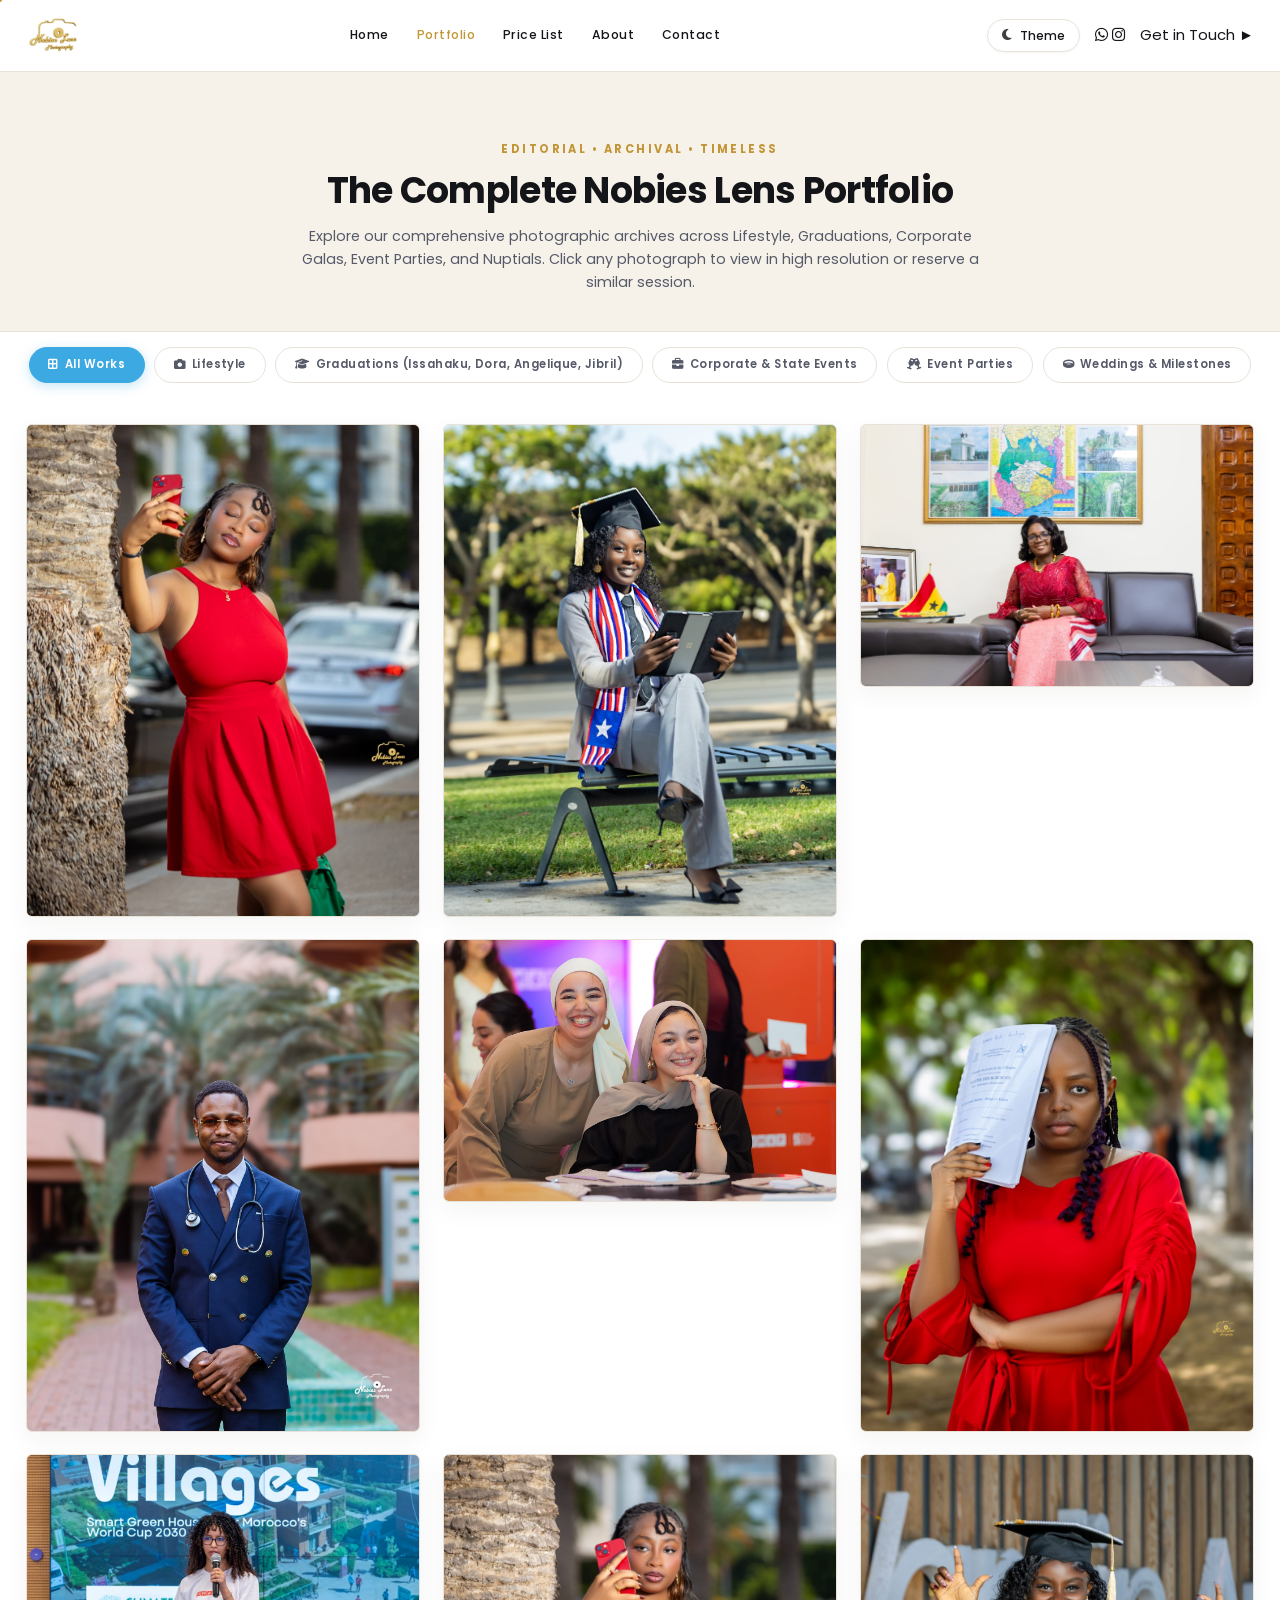
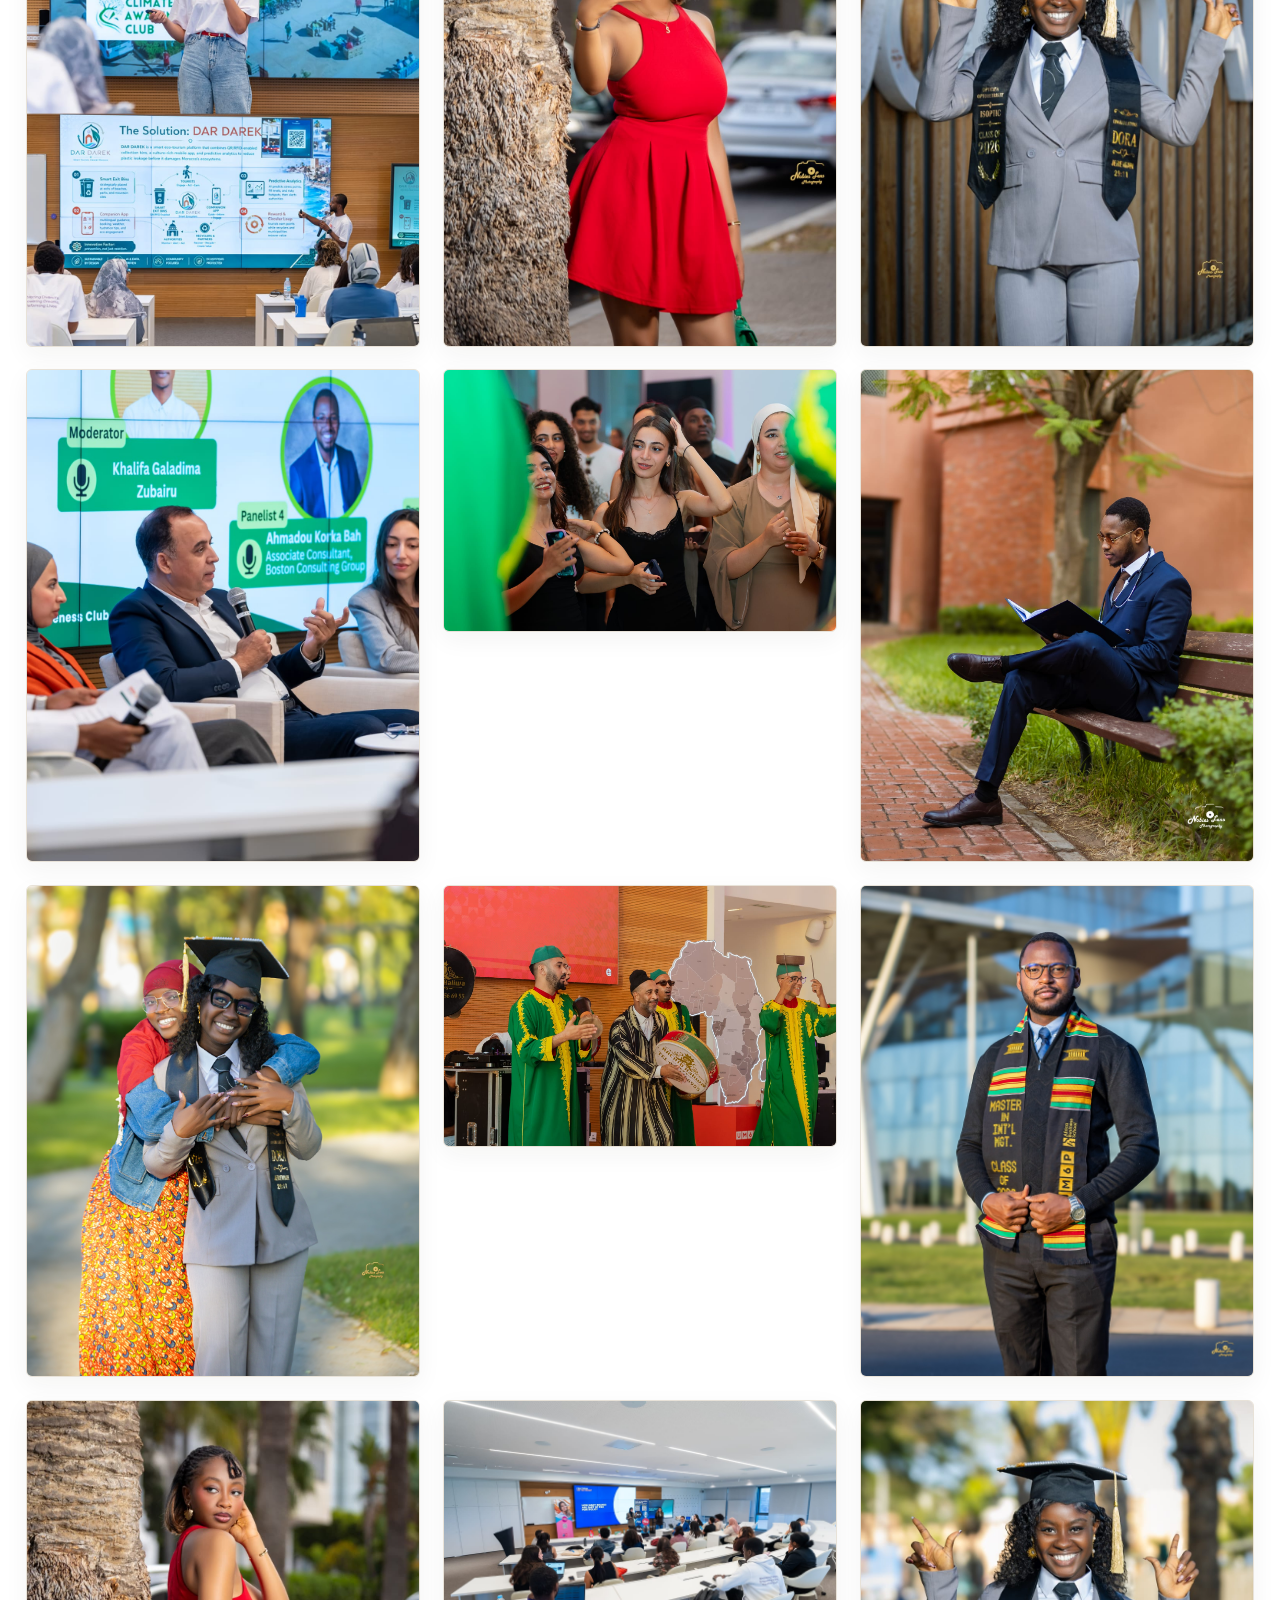
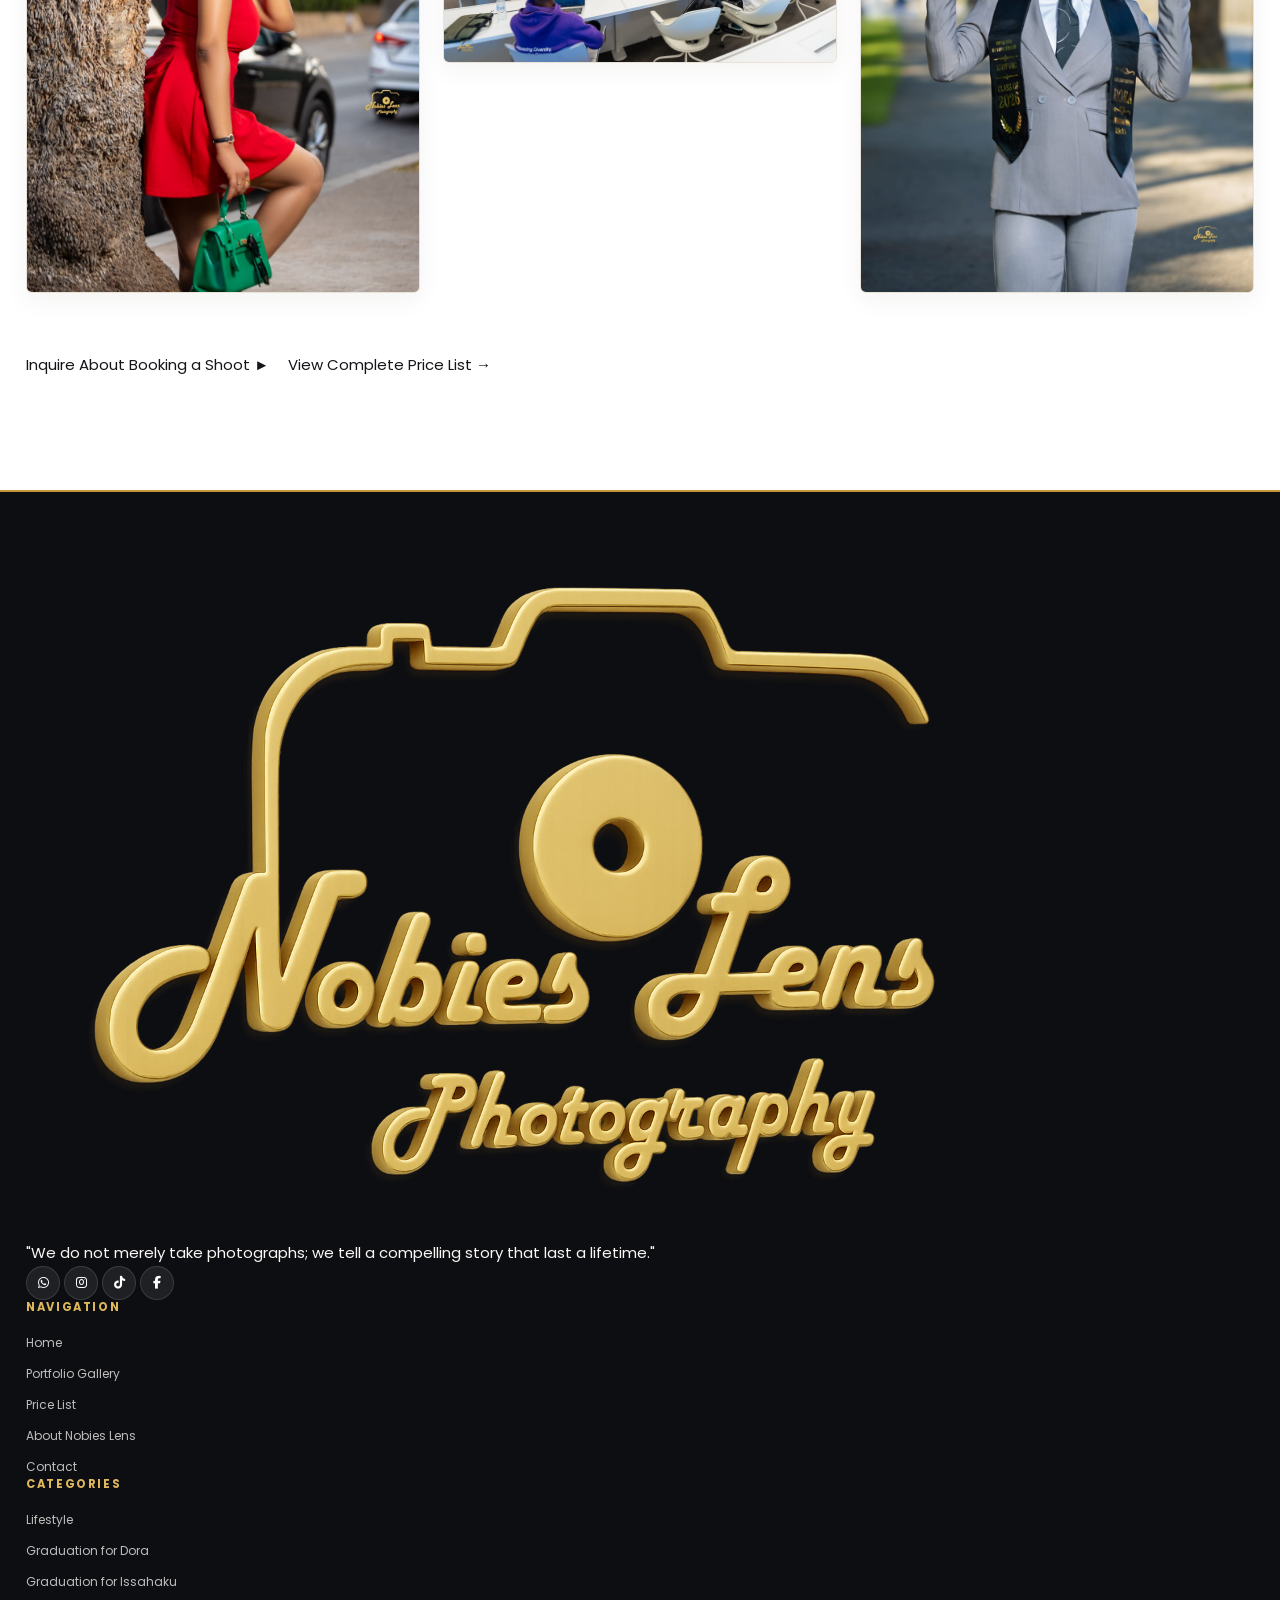
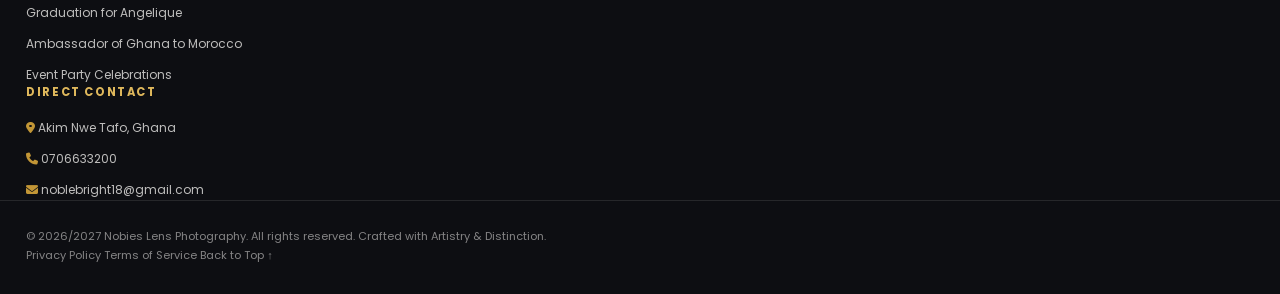
==== commit 70e1e732: "Add TikTok link, update email to noblebright18@gmail.com, add landing page social bar, update locati" ====
--- a/portfolio.html
+++ b/portfolio.html
@@ -373,6 +373,7 @@
                 <div class="footer-social-row">
                     <a href="https://wa.me/212706633200" target="_blank" class="footer-social-btn" title="Chat on WhatsApp"><i class="fa-brands fa-whatsapp"></i></a>
                     <a href="https://www.instagram.com/invites/contact/?i=j5xaaqxcib7k&utm_content=c10c3m5&utm_source=ig&utm_medium=social" target="_blank" class="footer-social-btn link-instagram-direct" title="Instagram"><i class="fa-brands fa-instagram"></i></a>
+                    <a href="https://www.tiktok.com/@nobies_lens" target="_blank" class="footer-social-btn" title="TikTok"><i class="fa-brands fa-tiktok"></i></a>
                     <a href="https://facebook.com/nobieslens" target="_blank" class="footer-social-btn" title="Facebook"><i class="fa-brands fa-facebook-f"></i></a>
                 </div>
             </div>
@@ -403,9 +404,9 @@
             <div class="footer-col">
                 <h4>Direct Contact</h4>
                 <div class="footer-links">
-                    <a href="https://wa.me/212706633200" target="_blank" class="footer-link"><i class="fa-brands fa-whatsapp text-gold"></i> Chat on WhatsApp</a>
-                    <a href="tel:0706633200" class="footer-link"><i class="fa-solid fa-phone text-gold"></i> Call Studio Line</a>
-                    <a href="https://www.instagram.com/invites/contact/?i=j5xaaqxcib7k&utm_content=c10c3m5&utm_source=ig&utm_medium=social" target="_blank" class="footer-link link-instagram-direct"><i class="fa-brands fa-instagram text-gold"></i> Instagram Profile</a>
+                    <span class="footer-link"><i class="fa-solid fa-location-dot text-gold"></i> Akim Nwe Tafo, Ghana</span>
+                    <a href="tel:0706633200" class="footer-link"><i class="fa-solid fa-phone text-gold"></i> 0706633200</a>
+                    <a href="mailto:noblebright18@gmail.com" class="footer-link"><i class="fa-solid fa-envelope text-gold"></i> noblebright18@gmail.com</a>
                 </div>
             </div>
         </div>
--- a/css/style.css
+++ b/css/style.css
@@ -262,7 +262,7 @@
 }
 
 .section-title {
-    font-size: clamp(1.75rem, 2.6vw, 2.35rem);
+    font-size: clamp(1.3rem, 1.85vw, 1.75rem);
     font-weight: 700;
     line-height: 1.25;
     letter-spacing: -0.015em;
@@ -270,7 +270,7 @@
 }
 
 .section-subtitle {
-    font-size: clamp(0.88rem, 1vw, 0.98rem);
+    font-size: 0.82rem;
     color: var(--color-text-muted);
     max-width: 640px;
     margin-left: auto;
@@ -624,7 +624,7 @@
 }
 
 .hero-eyebrow {
-    font-size: 0.74rem;
+    font-size: 0.66rem;
     font-weight: 700;
     letter-spacing: 0.22em;
     text-transform: uppercase;
@@ -636,7 +636,7 @@
 }
 
 .hero-main-title {
-    font-size: clamp(2.4rem, 4.4vw, 3.8rem);
+    font-size: clamp(1.55rem, 2.5vw, 2.2rem);
     font-weight: 700;
     line-height: 1.1;
     letter-spacing: -0.02em;
@@ -645,7 +645,7 @@
 }
 
 .hero-subdescription {
-    font-size: 0.96rem;
+    font-size: 0.82rem;
     font-weight: 400;
     line-height: 1.65;
     color: rgba(255, 255, 255, 0.82);
@@ -903,31 +903,80 @@
 
 .about-grid {
     display: grid;
-    grid-template-columns: 0.95fr 1.05fr;
-    gap: 4rem;
-    align-items: center;
-}
-
-.about-images-composite { position: relative; }
+    grid-template-columns: 1.2fr 0.8fr;
+    gap: 3.5rem;
+    align-items: center;
+}
+
+.about-content {
+    display: flex;
+    flex-direction: column;
+}
+
+.about-visual {
+    display: flex;
+    align-items: center;
+    justify-content: center;
+    position: relative;
+    padding: 1rem 1.5rem 2.5rem 0;
+}
+
+.about-image-stack {
+    position: relative;
+    width: 100%;
+    max-width: 320px;
+    margin: 0 auto;
+}
 
 .about-img-main {
-    border-radius: 6px;
-    aspect-ratio: 4/5;
+    width: 100%;
+    max-width: 270px;
+    aspect-ratio: 3/4;
+    border-radius: 10px;
+    overflow: hidden;
+    border: 1px solid var(--border-card);
+    box-shadow: var(--shadow-card);
+    position: relative;
+    background: var(--color-bg-card);
+}
+
+.about-img-main img {
+    width: 100%;
+    height: 100%;
     object-fit: cover;
-    border: 1px solid var(--border-subtle);
-    box-shadow: var(--shadow-card);
-}
-
-.about-img-secondary {
+    display: block;
+    transition: transform var(--transition-smooth);
+}
+
+.about-img-main:hover img {
+    transform: scale(1.03);
+}
+
+.about-img-accent {
     position: absolute;
-    bottom: -24px;
-    right: -24px;
-    width: 56%;
+    bottom: -20px;
+    right: -10px;
+    width: 55%;
+    max-width: 160px;
     aspect-ratio: 1/1;
+    border-radius: 8px;
+    overflow: hidden;
+    border: 3px solid var(--color-gold);
+    box-shadow: var(--shadow-elevated);
+    z-index: 2;
+    background: var(--color-bg-card);
+}
+
+.about-img-accent img {
+    width: 100%;
+    height: 100%;
     object-fit: cover;
-    border-radius: 6px;
-    border: 2px solid var(--color-gold);
-    box-shadow: var(--shadow-elevated);
+    display: block;
+    transition: transform var(--transition-smooth);
+}
+
+.about-img-accent:hover img {
+    transform: scale(1.05);
 }
 
 .about-quote-box {
@@ -1658,8 +1707,15 @@
 }
 
 @media (max-width: 820px) {
-    .nav-menu, .nav-actions .btn-pill { display: none; }
+    .nav-menu { display: none; }
+    .nav-actions .nav-socials,
+    .nav-actions .btn-touch,
+    .nav-actions .btn,
+    .nav-actions .btn-pill {
+        display: none !important;
+    }
     .hamburger-btn { display: flex; }
+    .nav-actions { gap: 0.5rem; }
     .top-bar-right { display: none; }
     .about-grid { grid-template-columns: 1fr; gap: 2.5rem; }
     .about-images-composite { max-width: 400px; margin: 0 auto; }
@@ -1674,8 +1730,8 @@
     .hero-fullbleed-section { padding: 0.75rem 1rem 1.75rem; }
     .hero-cinematic-frame { min-height: 65vh; }
     .hero-content-overlaid { padding: 1.5rem 1.25rem 2rem; }
-    .hero-main-title { font-size: 2rem; }
-    .hero-subdescription { font-size: 0.85rem; }
+    .hero-main-title { font-size: 1.45rem; line-height: 1.22; }
+    .hero-subdescription { font-size: 0.78rem; line-height: 1.5; }
     .gallery-grid { grid-template-columns: 1fr; }
     .footer-top { grid-template-columns: 1fr; }
     .footer-bottom { flex-direction: column; gap: 1rem; text-align: center; }
@@ -1996,3 +2052,607 @@
         font-size: 1.85rem;
     }
 }
+
+
+/* ==========================================================================
+   HOMEPAGE PORTFOLIO: 3 PHOTOS + 1 "CLICK HERE TO SEE MORE" CARD
+   ========================================================================== */
+.portfolio-home-grid {
+    display: grid;
+    grid-template-columns: repeat(4, 1fr);
+    gap: 1.35rem;
+}
+.gallery-item-see-more {
+    display: flex;
+    flex-direction: column;
+    align-items: center;
+    justify-content: center;
+    text-align: center;
+    padding: 2rem 1.5rem;
+    border-radius: 8px;
+    background: var(--color-bg-secondary);
+    border: 2px dashed var(--border-gold);
+    color: var(--color-text-main);
+    text-decoration: none;
+    transition: all var(--transition-smooth);
+    aspect-ratio: 4/5;
+    position: relative;
+    box-shadow: var(--shadow-card);
+}
+.gallery-item-see-more:hover {
+    background: var(--color-bg-card);
+    border-style: solid;
+    border-color: var(--color-gold);
+    transform: translateY(-4px);
+    box-shadow: 0 16px 36px rgba(194, 150, 54, 0.2);
+}
+.see-more-icon-box {
+    width: 52px;
+    height: 52px;
+    border-radius: 50%;
+    background: rgba(194, 150, 54, 0.15);
+    color: var(--color-gold);
+    display: flex;
+    align-items: center;
+    justify-content: center;
+    font-size: 1.25rem;
+    margin-bottom: 1rem;
+    transition: all var(--transition-fast);
+}
+.gallery-item-see-more:hover .see-more-icon-box {
+    background: var(--color-gold);
+    color: #ffffff;
+    transform: scale(1.1) rotate(6deg);
+}
+.see-more-tag {
+    font-size: 0.65rem;
+    letter-spacing: 0.16em;
+    font-weight: 700;
+    text-transform: uppercase;
+    color: var(--color-gold);
+    margin-bottom: 0.45rem;
+}
+.see-more-title {
+    font-size: 1.15rem;
+    font-weight: 700;
+    color: var(--color-text-main);
+    line-height: 1.3;
+    margin-bottom: 0.5rem;
+}
+.see-more-desc {
+    font-size: 0.76rem;
+    color: var(--color-text-muted);
+    line-height: 1.5;
+    margin-bottom: 1.15rem;
+    max-width: 200px;
+}
+.btn-pill-see-more {
+    padding: 0.42rem 1rem;
+    font-size: 0.74rem;
+    font-weight: 600;
+    border-radius: 50px;
+    background: var(--color-gold);
+    color: #ffffff;
+    display: inline-flex;
+    align-items: center;
+    gap: 0.4rem;
+    transition: all var(--transition-fast);
+}
+.gallery-item-see-more:hover .btn-pill-see-more {
+    background: #b08225;
+    transform: translateY(-1px);
+}
+
+@media (max-width: 1080px) {
+    .portfolio-home-grid {
+        grid-template-columns: repeat(2, 1fr);
+    }
+}
+@media (max-width: 600px) {
+    .portfolio-home-grid {
+        grid-template-columns: 1fr;
+    }
+}
+
+
+/* ==========================================================================
+   HERO FULLSCREEN SLIDER / CAROUSEL
+   Full-viewport image slideshow with overlaid text and arrow navigation
+   ========================================================================== */
+
+/* Minimal Slider Header: transparent over hero, only logo + hamburger visible */
+.slider-header {
+    position: fixed;
+    top: 0;
+    left: 0;
+    right: 0;
+    z-index: 1000;
+    background: transparent !important;
+    backdrop-filter: none !important;
+    border-bottom: none !important;
+    box-shadow: none !important;
+    transition: background 0.4s ease;
+}
+
+.slider-header.scrolled {
+    background: var(--header-bg) !important;
+    backdrop-filter: blur(12px) !important;
+    box-shadow: var(--shadow-card) !important;
+}
+
+.slider-header .nav-container {
+    display: flex;
+    align-items: center;
+    justify-content: space-between;
+}
+
+/* Hide desktop menu links when slider header */
+.slider-header .nav-menu {
+    display: none !important;
+}
+
+/* Hide nav-socials and get-in-touch button on slider header */
+.slider-header .nav-actions .nav-socials,
+.slider-header .nav-actions .btn-touch {
+    display: none !important;
+}
+
+/* Show theme toggle only on desktop for slider header */
+.slider-header .nav-actions .theme-toggle-single .theme-toggle-label {
+    display: none;
+}
+
+/* Hamburger always visible on slider header */
+.slider-header .hamburger-btn {
+    display: flex !important;
+}
+
+/* On slider header, hamburger bars should be white when not scrolled */
+.slider-header:not(.scrolled) .hamburger-btn span {
+    background: #fff;
+}
+
+.slider-header:not(.scrolled) .theme-toggle-single {
+    color: #fff;
+    border-color: rgba(255,255,255,0.3);
+}
+
+.slider-header:not(.scrolled) .brand-logo-img {
+    filter: brightness(1.3) drop-shadow(0 2px 8px rgba(0,0,0,0.3));
+}
+
+/* ==================== SLIDER SECTION ==================== */
+.hero-slider-section {
+    position: relative;
+    width: 100%;
+    height: 100vh;
+    overflow: hidden;
+    background: #000;
+}
+
+.hero-slider-track {
+    position: relative;
+    width: 100%;
+    height: 100%;
+}
+
+/* Individual Slide */
+.hero-slide {
+    position: absolute;
+    inset: 0;
+    width: 100%;
+    height: 100%;
+    opacity: 0;
+    visibility: hidden;
+    transition: opacity 1s ease, visibility 1s ease;
+    z-index: 1;
+}
+
+.hero-slide.active {
+    opacity: 1;
+    visibility: visible;
+    z-index: 2;
+}
+
+/* Slide Background Image */
+.hero-slide-bg {
+    position: absolute;
+    inset: 0;
+    width: 100%;
+    height: 100%;
+    object-fit: cover;
+    object-position: center center;
+    transform: scale(1.05);
+    transition: transform 8s ease-out;
+}
+
+.hero-slide.active .hero-slide-bg {
+    transform: scale(1);
+}
+
+/* Dark Overlay for Text Readability */
+.hero-slide-overlay {
+    position: absolute;
+    inset: 0;
+    background: linear-gradient(180deg,
+                rgba(0, 0, 0, 0.35) 0%,
+                rgba(0, 0, 0, 0.15) 40%,
+                rgba(0, 0, 0, 0.55) 100%),
+                linear-gradient(90deg,
+                rgba(0, 0, 0, 0.5) 0%,
+                rgba(0, 0, 0, 0.1) 60%);
+    z-index: 2;
+    pointer-events: none;
+}
+
+/* Slide Content Overlay */
+.hero-slide-content {
+    position: absolute;
+    bottom: 0;
+    left: 0;
+    z-index: 3;
+    padding: 3rem 4rem 5rem;
+    max-width: 700px;
+    color: #fff;
+    opacity: 0;
+    transform: translateY(40px);
+    transition: opacity 0.8s ease 0.3s, transform 0.8s ease 0.3s;
+}
+
+.hero-slide.active .hero-slide-content {
+    opacity: 1;
+    transform: translateY(0);
+}
+
+/* Slide Eyebrow */
+.slide-eyebrow {
+    font-size: 0.7rem;
+    font-weight: 700;
+    letter-spacing: 0.25em;
+    text-transform: uppercase;
+    color: rgba(255, 255, 255, 0.8);
+    margin-bottom: 1rem;
+}
+
+/* Slide Title */
+.slide-title {
+    font-family: var(--font-main);
+    font-size: clamp(1.8rem, 4vw, 3.2rem);
+    font-weight: 800;
+    line-height: 1.1;
+    letter-spacing: -0.02em;
+    margin-bottom: 1rem;
+    color: #fff;
+    text-shadow: 0 2px 20px rgba(0,0,0,0.3);
+}
+
+/* Slide Description */
+.slide-description {
+    font-size: 0.95rem;
+    font-weight: 400;
+    line-height: 1.6;
+    color: rgba(255, 255, 255, 0.85);
+    margin-bottom: 1.75rem;
+    max-width: 520px;
+}
+
+/* Slide Action Buttons */
+.slide-actions {
+    display: flex;
+    align-items: center;
+    flex-wrap: wrap;
+    gap: 0.85rem;
+}
+
+/* ==================== SLIDER ARROWS ==================== */
+.hero-slider-arrow {
+    position: absolute;
+    top: 50%;
+    transform: translateY(-50%);
+    z-index: 10;
+    width: 50px;
+    height: 50px;
+    border-radius: 50%;
+    border: 2px solid rgba(255, 255, 255, 0.5);
+    background: rgba(0, 0, 0, 0.3);
+    backdrop-filter: blur(4px);
+    color: #fff;
+    font-size: 1.1rem;
+    display: flex;
+    align-items: center;
+    justify-content: center;
+    cursor: pointer;
+    transition: all 0.3s ease;
+}
+
+.hero-slider-arrow:hover {
+    background: rgba(255, 255, 255, 0.2);
+    border-color: #fff;
+    transform: translateY(-50%) scale(1.08);
+}
+
+.hero-slider-prev {
+    left: 2rem;
+}
+
+.hero-slider-next {
+    right: 2rem;
+}
+
+/* ==================== SLIDER DOTS ==================== */
+.hero-slider-dots {
+    position: absolute;
+    bottom: 2rem;
+    right: 4rem;
+    z-index: 10;
+    display: flex;
+    align-items: center;
+    gap: 0.5rem;
+}
+
+.slider-dot {
+    width: 10px;
+    height: 10px;
+    border-radius: 50%;
+    border: 2px solid rgba(255, 255, 255, 0.6);
+    background: transparent;
+    cursor: pointer;
+    transition: all 0.3s ease;
+    padding: 0;
+}
+
+.slider-dot.active {
+    background: #fff;
+    border-color: #fff;
+    transform: scale(1.2);
+}
+
+.slider-dot:hover {
+    border-color: #fff;
+    background: rgba(255, 255, 255, 0.5);
+}
+
+/* ==================== SLIDER RESPONSIVE ==================== */
+@media (max-width: 768px) {
+    .hero-slide-content {
+        padding: 2rem 1.5rem 6rem;
+        max-width: 100%;
+    }
+    
+    .slide-title {
+        font-size: clamp(1.4rem, 6vw, 2rem);
+    }
+    
+    .slide-description {
+        font-size: 0.85rem;
+        max-width: 100%;
+    }
+    
+    .hero-slider-arrow {
+        width: 40px;
+        height: 40px;
+        font-size: 0.9rem;
+    }
+    
+    .hero-slider-prev {
+        left: 1rem;
+    }
+    
+    .hero-slider-next {
+        right: 1rem;
+    }
+    
+    .hero-slider-dots {
+        bottom: 1.5rem;
+        right: auto;
+        left: 50%;
+        transform: translateX(-50%);
+    }
+    
+    .slider-dot {
+        width: 8px;
+        height: 8px;
+    }
+
+    /* On mobile, hide theme toggle in slider header - only show hamburger and logo */
+    .slider-header .nav-actions {
+        display: none !important;
+    }
+}
+
+@media (max-width: 480px) {
+    .hero-slide-content {
+        padding: 1.5rem 1.25rem 5.5rem;
+    }
+    
+    .slide-title {
+        font-size: 1.3rem;
+    }
+    
+    .slide-description {
+        font-size: 0.8rem;
+        margin-bottom: 1.25rem;
+    }
+    
+    .slide-actions .btn-pill {
+        font-size: 0.75rem;
+        padding: 0.55rem 1.25rem;
+    }
+}
+
+
+/* Page Hero alignment and Eyebrow visibility (Portfolio & Pricing) */
+.page-hero-section .container {
+    display: flex;
+    flex-direction: column;
+    align-items: center;
+    text-align: center;
+}
+
+.page-hero-section .hero-eyebrow {
+    color: var(--color-gold) !important;
+    justify-content: center !important;
+    margin: 0 auto 0.75rem !important;
+    font-size: 0.75rem !important;
+    font-weight: 700 !important;
+    letter-spacing: 0.22em !important;
+    display: flex !important;
+    align-items: center !important;
+    gap: 0.5rem !important;
+}
+
+.page-hero-title {
+    text-align: center !important;
+    margin: 0 auto 0.85rem !important;
+    max-width: 820px !important;
+}
+
+.page-hero-subtitle {
+    text-align: center !important;
+    max-width: 680px !important;
+    margin: 0 auto !important;
+}
+
+
+/* ==========================================================================
+   LANDING PAGE BOTTOM SOCIAL MEDIA BAR (AS SEEN IN REFERENCE TEMPLATE)
+   ========================================================================== */
+.hero-slider-section {
+    position: relative;
+    width: 100%;
+    height: 100vh;
+    height: 100dvh;
+    min-height: 620px;
+    overflow: hidden;
+    background: #000;
+}
+
+.landing-social-bar {
+    position: absolute;
+    bottom: 0;
+    left: 0;
+    right: 0;
+    z-index: 25;
+    background: rgba(10, 11, 14, 0.92);
+    backdrop-filter: blur(14px);
+    -webkit-backdrop-filter: blur(14px);
+    border-top: 1px solid rgba(255, 255, 255, 0.12);
+    padding: 0.85rem 1.75rem;
+}
+
+.landing-social-inner {
+    max-width: var(--container-max);
+    margin: 0 auto;
+    display: flex;
+    align-items: center;
+    justify-content: space-between;
+}
+
+.landing-social-icons {
+    display: flex;
+    align-items: center;
+    gap: 0.9rem;
+    flex-wrap: wrap;
+}
+
+.landing-social-btn {
+    width: 44px;
+    height: 44px;
+    border-radius: 50%;
+    background: rgba(255, 255, 255, 0.08);
+    border: 1px solid rgba(255, 255, 255, 0.2);
+    color: #FFFFFF;
+    display: inline-flex;
+    align-items: center;
+    justify-content: center;
+    font-size: 1.1rem;
+    text-decoration: none;
+    transition: all 0.25s ease;
+}
+
+.landing-social-btn:hover {
+    background: var(--color-gold);
+    border-color: var(--color-gold);
+    color: #0A0A0C;
+    transform: translateY(-2px) scale(1.08);
+    box-shadow: 0 6px 18px rgba(194, 150, 54, 0.35);
+}
+
+.landing-scroll-hint {
+    width: 38px;
+    height: 38px;
+    border-radius: 50%;
+    background: transparent;
+    border: 1px solid rgba(255, 255, 255, 0.22);
+    color: rgba(255, 255, 255, 0.75);
+    display: inline-flex;
+    align-items: center;
+    justify-content: center;
+    font-size: 0.9rem;
+    transition: all 0.25s ease;
+    text-decoration: none;
+}
+
+.landing-scroll-hint:hover {
+    border-color: var(--color-gold);
+    color: var(--color-gold);
+    transform: translateY(2px);
+}
+
+/* Adjust slide content padding to avoid overlap with social bar */
+.hero-slide-content {
+    bottom: 68px !important;
+}
+
+/* Desktop position for dots right above social bar */
+.hero-slider-dots {
+    bottom: calc(68px + 1rem) !important;
+}
+
+/* Mobile responsive adjustments for slider and social bar (matching reference image) */
+@media (max-width: 768px) {
+    .landing-social-bar {
+        padding: 0.65rem 0.85rem;
+    }
+    .landing-social-inner {
+        justify-content: center;
+    }
+    .landing-social-icons {
+        gap: 0.65rem;
+        justify-content: center;
+    }
+    .landing-social-btn {
+        width: 38px;
+        height: 38px;
+        font-size: 0.95rem;
+    }
+    .landing-scroll-hint {
+        display: none;
+    }
+
+    /* Reference image style: arrows centered side-by-side above bottom bar */
+    .hero-slider-arrow {
+        top: auto !important;
+        bottom: 74px !important;
+        transform: none !important;
+        width: 44px !important;
+        height: 44px !important;
+        font-size: 1rem !important;
+        background: rgba(0, 0, 0, 0.45) !important;
+        border: 1.5px solid rgba(255, 255, 255, 0.4) !important;
+    }
+    .hero-slider-prev {
+        left: calc(50% - 50px) !important;
+    }
+    .hero-slider-next {
+        left: calc(50% + 6px) !important;
+        right: auto !important;
+    }
+    .hero-slider-dots {
+        display: none !important;
+    }
+    .hero-slide-content {
+        bottom: 130px !important;
+        padding: 1.5rem 1.25rem 1.5rem !important;
+    }
+}
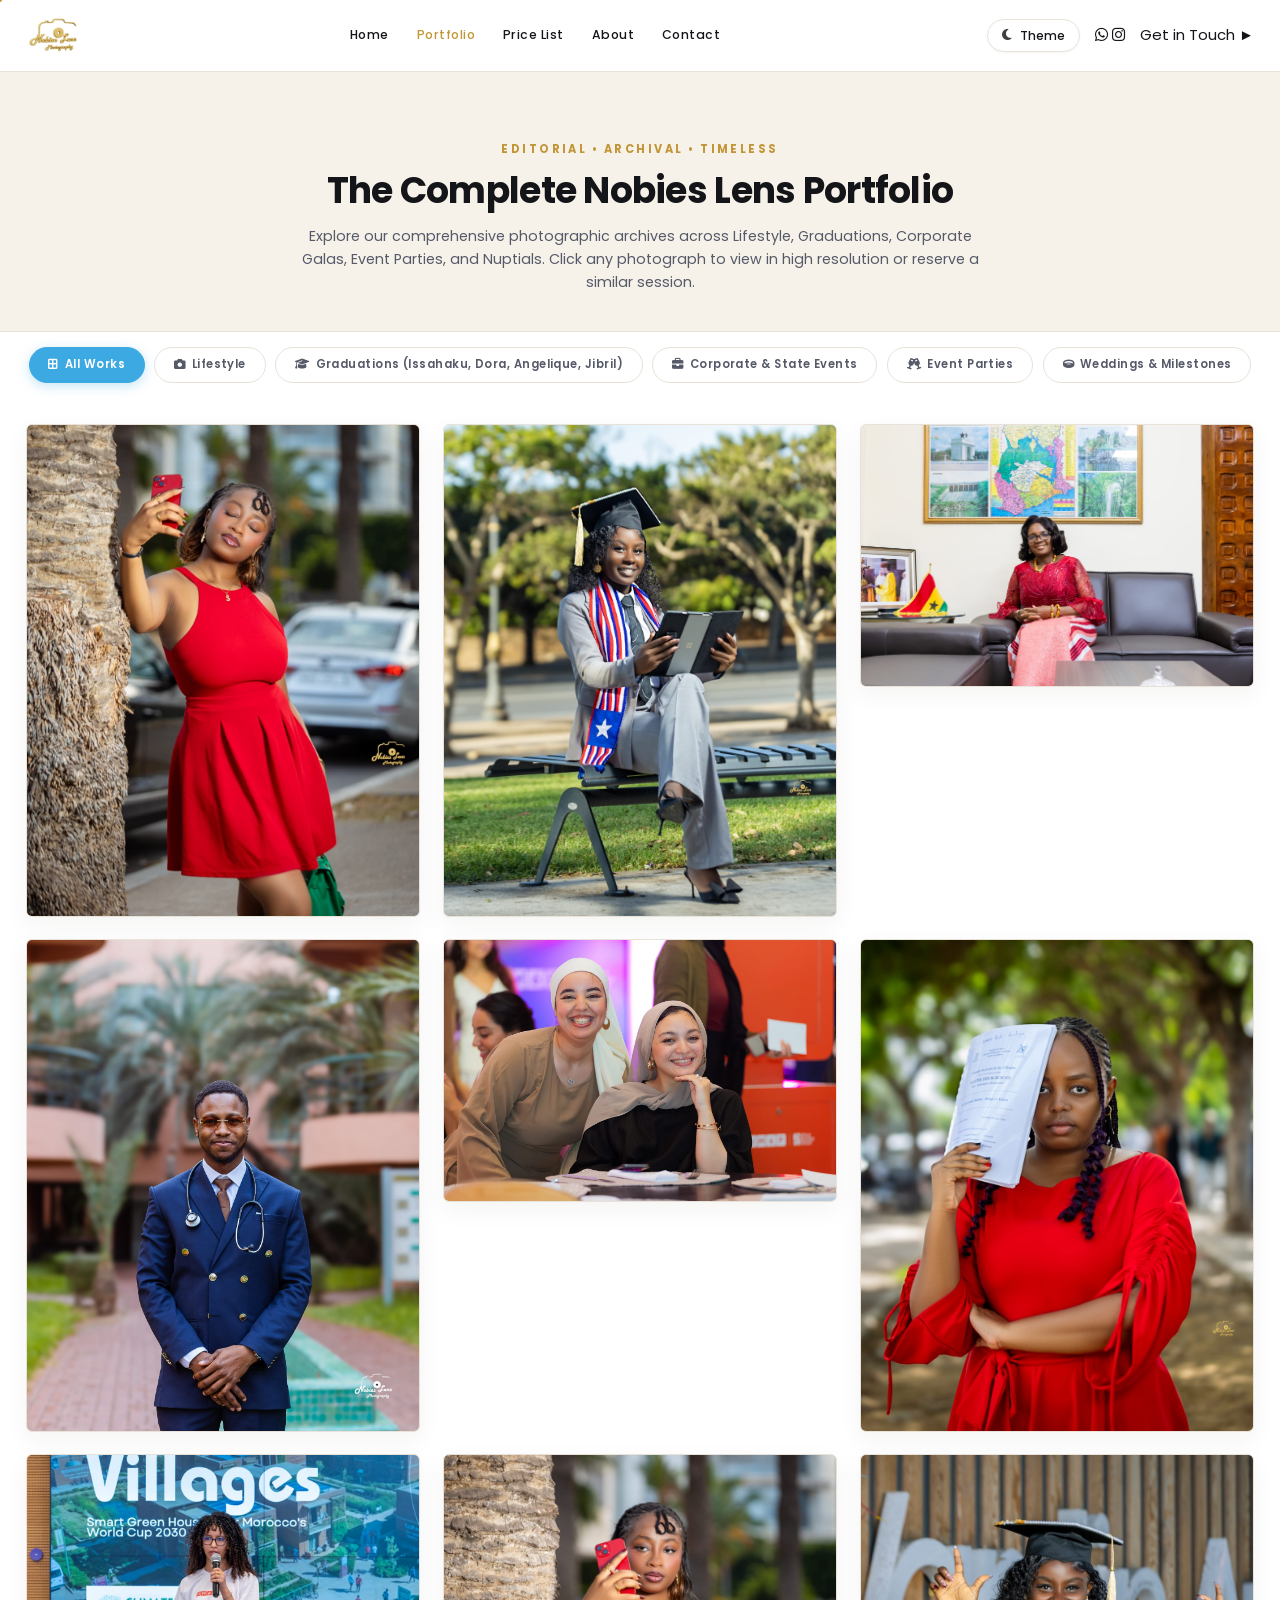
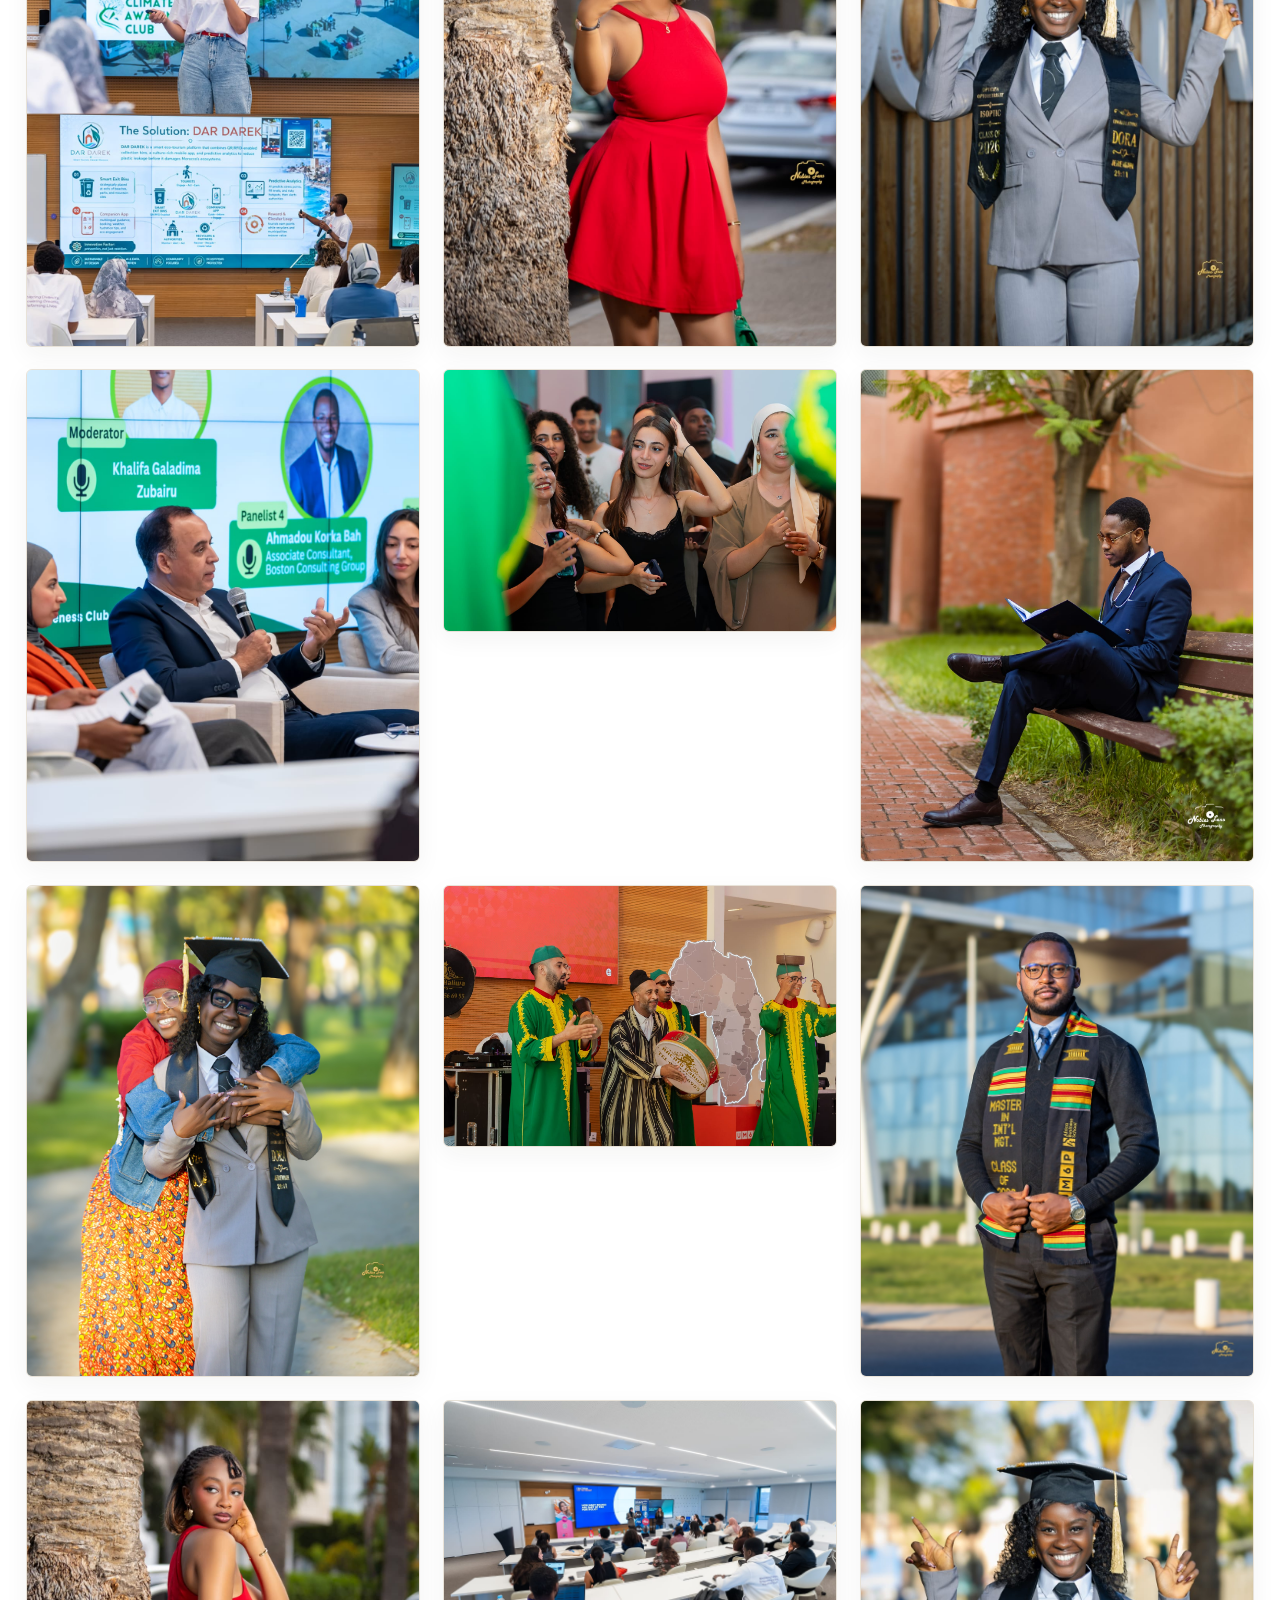
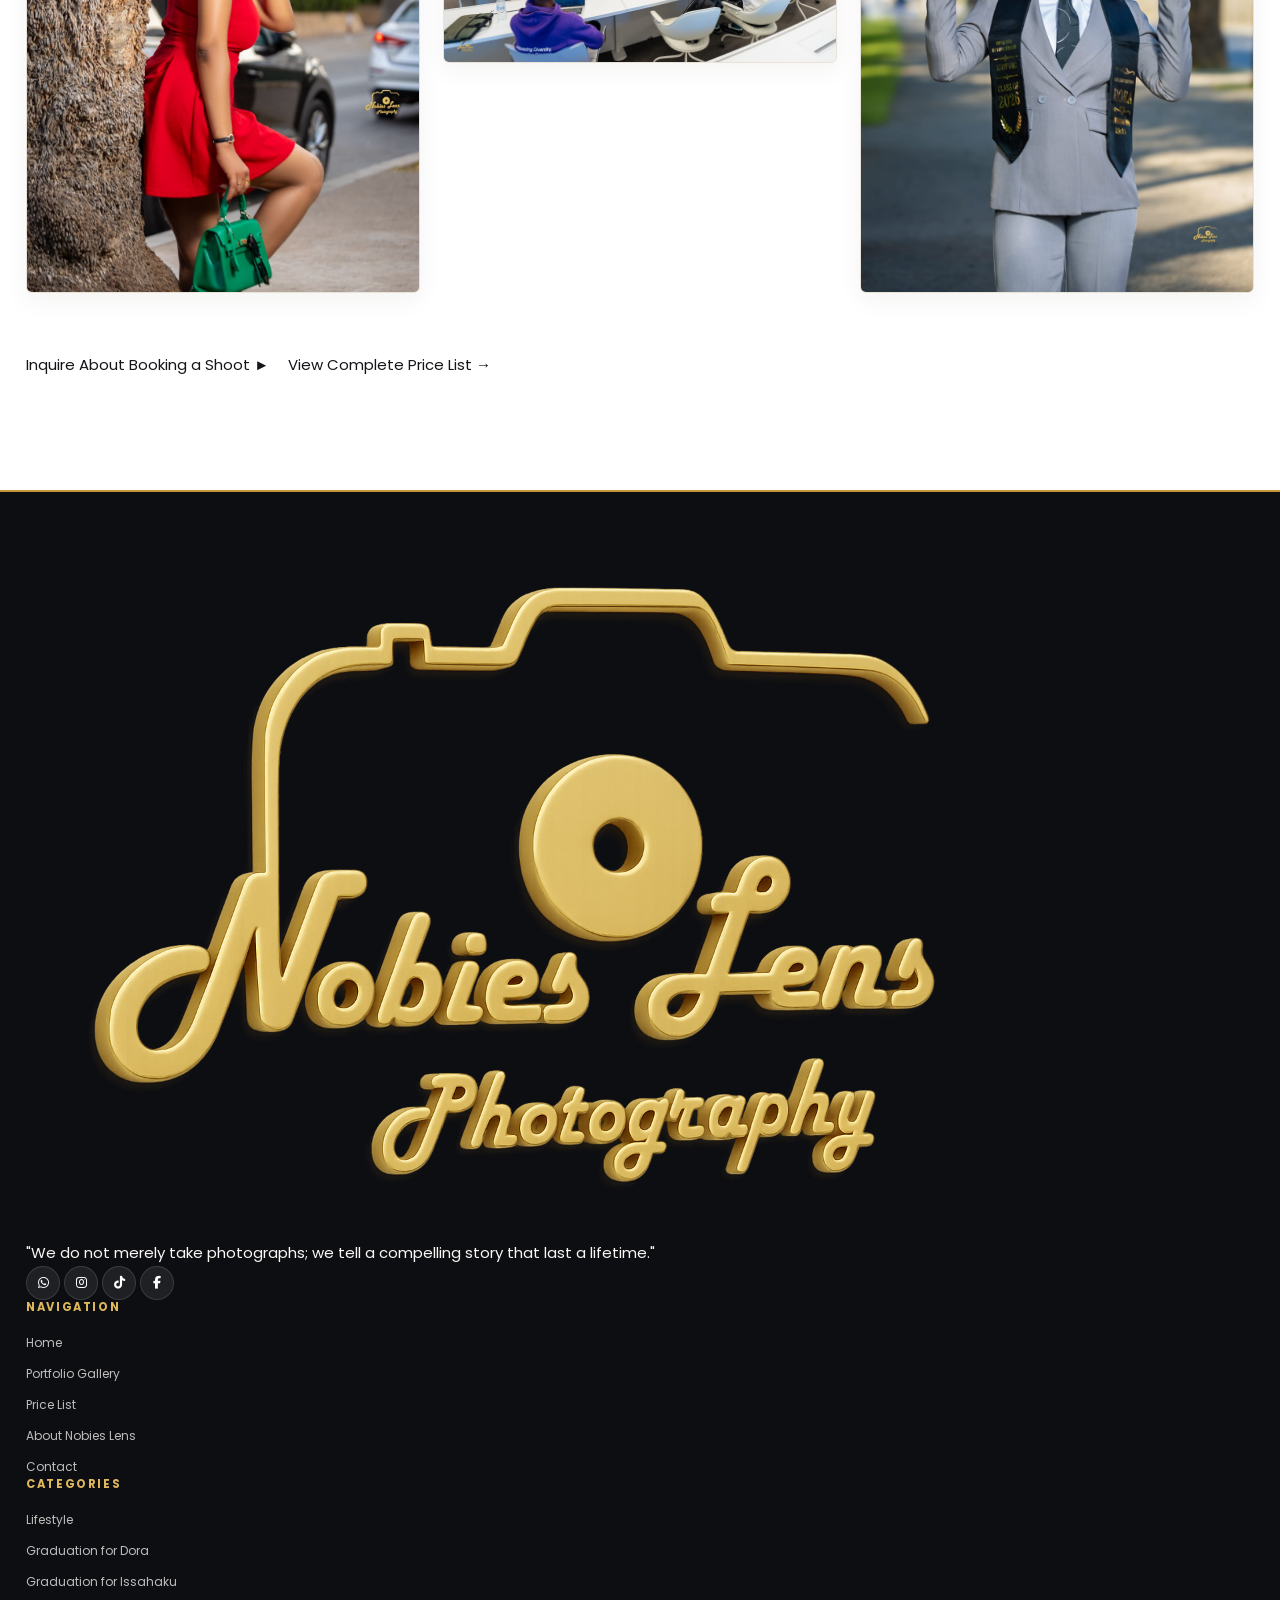
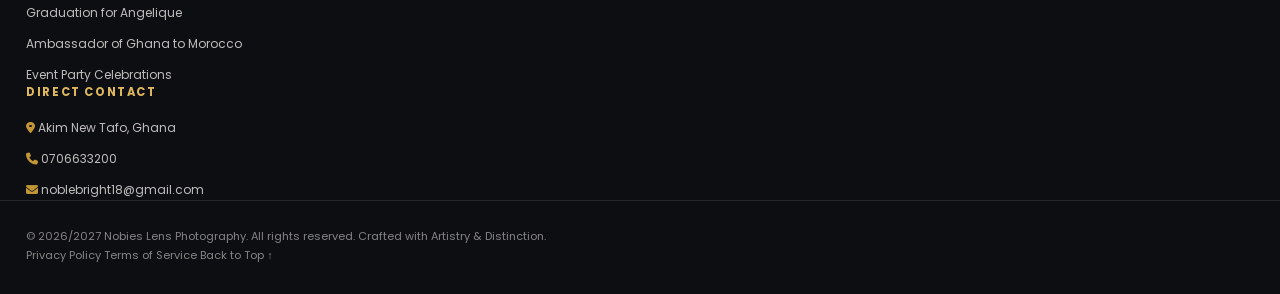
==== commit 58f68f66: "Hide booking details list on mobile, correct location to Akim New Tafo, update Facebook link, and op" ====
--- a/portfolio.html
+++ b/portfolio.html
@@ -3,8 +3,11 @@
 <head>
     <meta charset="UTF-8">
     <meta name="viewport" content="width=device-width, initial-scale=1.0">
-    <title>Nobies Lens Portfolio | Complete Photography Collections</title>
-    <meta name="description" content="Explore the complete photography portfolio of Nobies Lens. Curated editorial collections across Lifestyle, Graduations (Issahaku, Dora, Angelique, Jibril), Corporate &amp; State Events, Event Parties, and Weddings.">
+        <title>Complete Photography Portfolio | Nobies Lens Photography - Akim New Tafo, Eastern Region Ghana</title>
+    <meta name="description" content="Explore the full photography archives of Nobies Lens Photography in Akim New Tafo, Eastern Region, Ghana. Graduation photos, weddings, lifestyle portraits, and event celebrations.">
+    <meta name="keywords" content="Eastern Region Ghana portfolio, Akim New Tafo photography gallery, Koforidua graduation photos, Ghana wedding portfolio, Nobies Lens gallery">
+    <meta name="geo.region" content="GH-EP">
+    <meta name="geo.placename" content="Akim New Tafo, Eastern Region, Ghana">
     
     <!-- Google Fonts: Poppins (Clean, Modern & Editorial) -->
     <link rel="preconnect" href="https://fonts.googleapis.com">
@@ -374,7 +377,7 @@
                     <a href="https://wa.me/212706633200" target="_blank" class="footer-social-btn" title="Chat on WhatsApp"><i class="fa-brands fa-whatsapp"></i></a>
                     <a href="https://www.instagram.com/invites/contact/?i=j5xaaqxcib7k&utm_content=c10c3m5&utm_source=ig&utm_medium=social" target="_blank" class="footer-social-btn link-instagram-direct" title="Instagram"><i class="fa-brands fa-instagram"></i></a>
                     <a href="https://www.tiktok.com/@nobies_lens" target="_blank" class="footer-social-btn" title="TikTok"><i class="fa-brands fa-tiktok"></i></a>
-                    <a href="https://facebook.com/nobieslens" target="_blank" class="footer-social-btn" title="Facebook"><i class="fa-brands fa-facebook-f"></i></a>
+                    <a href="https://www.facebook.com/share/1a6Kfqfyds/" target="_blank" class="footer-social-btn" title="Facebook"><i class="fa-brands fa-facebook-f"></i></a>
                 </div>
             </div>
 
@@ -404,7 +407,7 @@
             <div class="footer-col">
                 <h4>Direct Contact</h4>
                 <div class="footer-links">
-                    <span class="footer-link"><i class="fa-solid fa-location-dot text-gold"></i> Akim Nwe Tafo, Ghana</span>
+                    <span class="footer-link"><i class="fa-solid fa-location-dot text-gold"></i> Akim New Tafo, Ghana</span>
                     <a href="tel:0706633200" class="footer-link"><i class="fa-solid fa-phone text-gold"></i> 0706633200</a>
                     <a href="mailto:noblebright18@gmail.com" class="footer-link"><i class="fa-solid fa-envelope text-gold"></i> noblebright18@gmail.com</a>
                 </div>
--- a/css/style.css
+++ b/css/style.css
@@ -2656,3 +2656,20 @@
         padding: 1.5rem 1.25rem 1.5rem !important;
     }
 }
+
+
+/* ==========================================================================
+   MOBILE OPTIMIZATIONS: HIDE BOOKING DETAILS LIST ON MOBILE
+   Directly places the booking form under the Reserve Your Session header
+   ========================================================================== */
+@media (max-width: 768px) {
+    .booking-details-list {
+        display: none !important;
+    }
+    .booking-info {
+        margin-bottom: 1.5rem;
+    }
+    .booking-container {
+        padding: 1.75rem 1.25rem !important;
+    }
+}
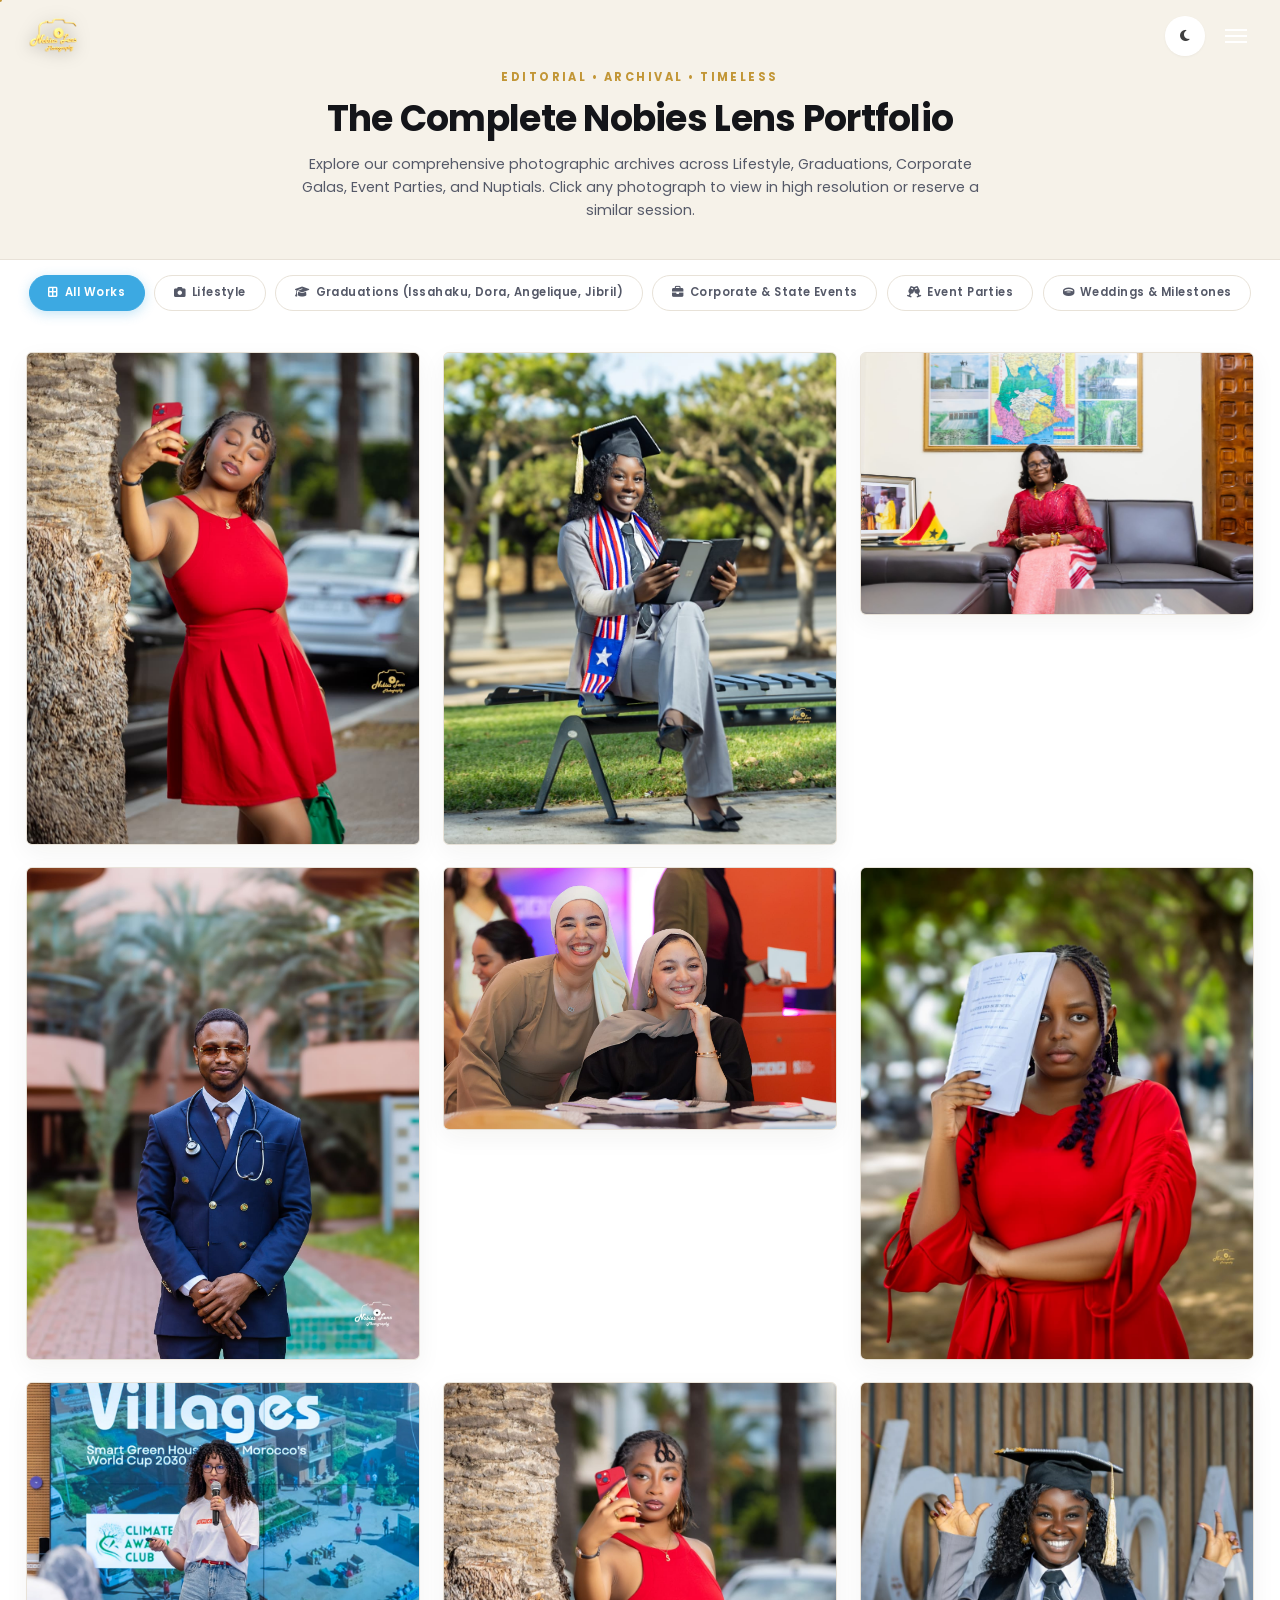
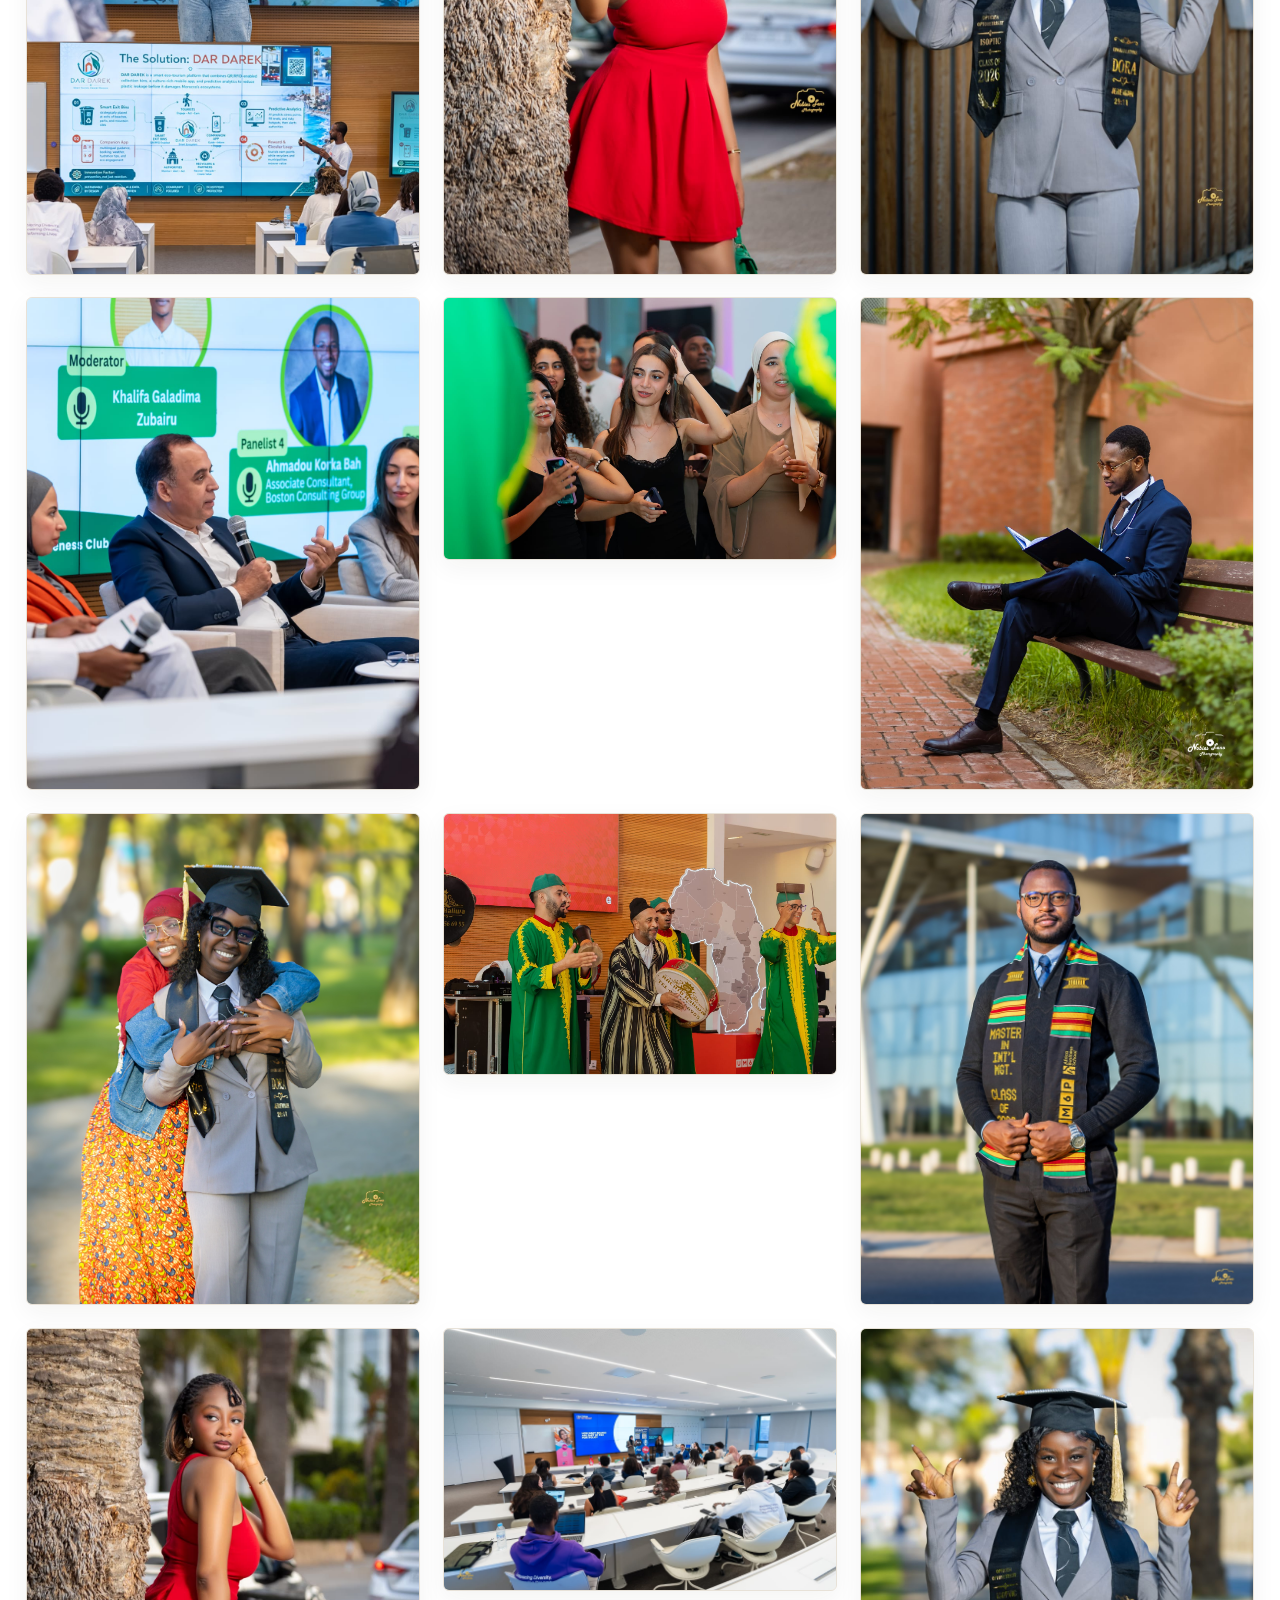
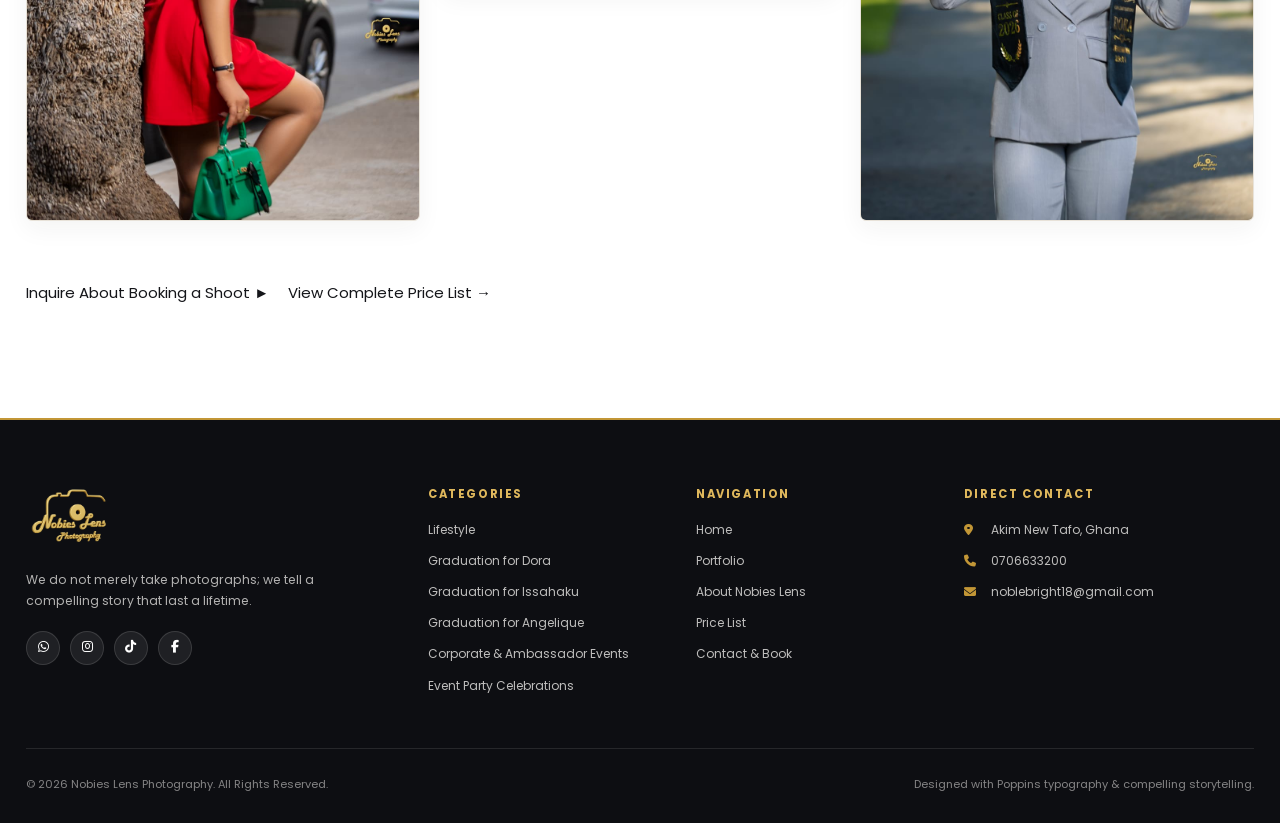
==== commit def61c32: "Execute Video 1 & Video 2 corrections: move theme toggle to right, unify header/footer on all pages," ====
--- a/portfolio.html
+++ b/portfolio.html
@@ -27,52 +27,31 @@
     <div class="custom-cursor-circle"></div>
 
     <!-- MAIN NAVIGATION HEADER -->
-    <header class="main-header">
+    <header class="main-header slider-header">
         <div class="container nav-container">
+            <!-- Brand 3D Golden Logo -->
             <a href="index.html" class="brand-logo" aria-label="Nobies Lens Photography">
                 <img src="assets/images/nobies-lens-logo.png" alt="Nobies Lens Photography Official Logo" class="brand-logo-img">
             </a>
 
-            <nav class="nav-menu">
-                <a href="index.html" class="nav-link">Home</a>
-                <a href="portfolio.html" class="nav-link active">Portfolio</a>
-                <a href="pricing.html" class="nav-link">Price List</a>
-                <a href="index.html#about" class="nav-link">About</a>
-                <a href="index.html#contact" class="nav-link">Contact</a>
-            </nav>
-
-            <div class="nav-actions">
-                <!-- Single Theme Toggle Indicator -->
+            <!-- Right Controls: Theme Toggle & Hamburger on the right -->
+            <div class="nav-right-group">
                 <button class="theme-toggle-single" id="themeToggleBtn" aria-label="Toggle Theme" title="Toggle Theme (Cream &amp; White / All-Black)">
                     <span class="theme-toggle-icon"><i class="fa-solid fa-moon"></i></span>
-                    <span class="theme-toggle-label">Theme</span>
-                </button>
-
-                <div class="nav-socials">
-                    <a href="https://wa.me/212706633200?text=Hello%20Nobies%20Lens%20Photography%2C%20I%20would%20like%20to%20inquire%20about%20a%20photoshoot" target="_blank" class="nav-social-icon whatsapp" title="Chat on WhatsApp">
-                        <i class="fa-brands fa-whatsapp"></i>
-                    </a>
-                    <a href="https://www.instagram.com/invites/contact/?i=j5xaaqxcib7k&utm_content=c10c3m5&utm_source=ig&utm_medium=social" target="_blank" class="nav-social-icon instagram link-instagram-direct" title="Follow Nobies Lens on Instagram">
-                        <i class="fa-brands fa-instagram"></i>
-                    </a>
-                </div>
-
-                <a href="index.html#contact" class="btn btn-touch btn-sm">
-                    Get in Touch <span class="btn-arrow">&#9658;</span>
-                </a>
-            </div>
-
-            <button class="hamburger-btn" aria-label="Toggle navigation menu">
-                <span></span>
-                <span></span>
-                <span></span>
-            </button>
+                </button>
+                <button class="hamburger-btn" aria-label="Toggle navigation menu">
+                    <span></span>
+                    <span></span>
+                    <span></span>
+                </button>
+            </div>
         </div>
     </header>
 
     <!-- Mobile Navigation Drawer -->
     <div class="mobile-overlay"></div>
     <div class="mobile-nav">
+        <button class="mobile-close-btn" aria-label="Close navigation menu">&times;</button>
         <div class="mobile-nav-links">
             <a href="index.html" class="mobile-nav-link">Home</a>
             <a href="portfolio.html" class="mobile-nav-link active">Portfolio Gallery</a>
@@ -365,63 +344,68 @@
         </div>
     </div>
 
-    <!-- FOOTER -->
+    <!-- MAIN FOOTER (MATCHING HOMEPAGE TEMPLATE) -->
     <footer class="main-footer">
-        <div class="container footer-grid">
-            <div class="footer-col brand-col">
-                <img src="assets/images/nobies-lens-logo.png" alt="Nobies Lens" class="footer-logo-img">
-                <p class="footer-quote">
-                    "We do not merely take photographs; we tell a compelling story that last a lifetime."
-                </p>
-                <div class="footer-social-row">
-                    <a href="https://wa.me/212706633200" target="_blank" class="footer-social-btn" title="Chat on WhatsApp"><i class="fa-brands fa-whatsapp"></i></a>
-                    <a href="https://www.instagram.com/invites/contact/?i=j5xaaqxcib7k&utm_content=c10c3m5&utm_source=ig&utm_medium=social" target="_blank" class="footer-social-btn link-instagram-direct" title="Instagram"><i class="fa-brands fa-instagram"></i></a>
-                    <a href="https://www.tiktok.com/@nobies_lens" target="_blank" class="footer-social-btn" title="TikTok"><i class="fa-brands fa-tiktok"></i></a>
-                    <a href="https://www.facebook.com/share/1a6Kfqfyds/" target="_blank" class="footer-social-btn" title="Facebook"><i class="fa-brands fa-facebook-f"></i></a>
-                </div>
-            </div>
-
-            <div class="footer-col">
-                <h4>Navigation</h4>
-                <div class="footer-links">
-                    <a href="index.html" class="footer-link">Home</a>
-                    <a href="portfolio.html" class="footer-link">Portfolio Gallery</a>
-                    <a href="pricing.html" class="footer-link">Price List</a>
-                    <a href="index.html#about" class="footer-link">About Nobies Lens</a>
-                    <a href="index.html#contact" class="footer-link">Contact</a>
-                </div>
-            </div>
-
-            <div class="footer-col">
-                <h4>Categories</h4>
-                <div class="footer-links">
-                    <a href="portfolio.html?cat=lifestyle" class="footer-link">Lifestyle</a>
-                    <a href="portfolio.html?cat=graduation" class="footer-link">Graduation for Dora</a>
-                    <a href="portfolio.html?cat=graduation" class="footer-link">Graduation for Issahaku</a>
-                    <a href="portfolio.html?cat=graduation" class="footer-link">Graduation for Angelique</a>
-                    <a href="portfolio.html?cat=corporate" class="footer-link">Ambassador of Ghana to Morocco</a>
-                    <a href="portfolio.html?cat=party" class="footer-link">Event Party Celebrations</a>
-                </div>
-            </div>
-
-            <div class="footer-col">
-                <h4>Direct Contact</h4>
-                <div class="footer-links">
-                    <span class="footer-link"><i class="fa-solid fa-location-dot text-gold"></i> Akim New Tafo, Ghana</span>
-                    <a href="tel:0706633200" class="footer-link"><i class="fa-solid fa-phone text-gold"></i> 0706633200</a>
-                    <a href="mailto:noblebright18@gmail.com" class="footer-link"><i class="fa-solid fa-envelope text-gold"></i> noblebright18@gmail.com</a>
-                </div>
-            </div>
-        </div>
-
-        <div class="footer-bottom">
-            <div class="container footer-bottom-flex">
-                <p>&copy; 2026/2027 Nobies Lens Photography. All rights reserved. Crafted with Artistry &amp; Distinction.</p>
-                <div class="footer-bottom-links">
-                    <a href="index.html#contact">Privacy Policy</a>
-                    <a href="index.html#contact">Terms of Service</a>
-                    <a href="index.html#home">Back to Top &uarr;</a>
-                </div>
+        <div class="container footer-content">
+            <div class="footer-top">
+                <div class="footer-brand">
+                    <a href="index.html" class="brand-logo" aria-label="Nobies Lens Photography">
+                        <img src="assets/images/nobies-lens-logo.png" alt="Nobies Lens Photography Official Logo" style="height: 60px; width: auto; object-fit: contain;">
+                    </a>
+                    <p>
+                        We do not merely take photographs; we tell a compelling story that last a lifetime.
+                    </p>
+                    <div class="footer-socials">
+                        <a href="https://wa.me/212706633200" target="_blank" class="footer-social-btn" title="Chat on WhatsApp"><i class="fa-brands fa-whatsapp"></i></a>
+                        <a href="https://www.instagram.com/nobies_lens/" target="_blank" class="footer-social-btn link-instagram-direct" title="Instagram"><i class="fa-brands fa-instagram"></i></a>
+                        <a href="https://www.tiktok.com/@nobies_lens" target="_blank" class="footer-social-btn" title="TikTok"><i class="fa-brands fa-tiktok"></i></a>
+                        <a href="https://www.facebook.com/share/1a6Kfqfyds/" target="_blank" class="footer-social-btn" title="Facebook"><i class="fa-brands fa-facebook-f"></i></a>
+                    </div>
+                </div>
+
+                <div class="footer-col">
+                    <h4>Categories</h4>
+                    <div class="footer-links">
+                        <a href="portfolio.html?cat=lifestyle" class="footer-link">Lifestyle</a>
+                        <a href="portfolio.html?cat=graduation" class="footer-link">Graduation for Dora</a>
+                        <a href="portfolio.html?cat=graduation" class="footer-link">Graduation for Issahaku</a>
+                        <a href="portfolio.html?cat=graduation" class="footer-link">Graduation for Angelique</a>
+                        <a href="portfolio.html?cat=corporate" class="footer-link">Corporate &amp; Ambassador Events</a>
+                        <a href="portfolio.html?cat=party" class="footer-link">Event Party Celebrations</a>
+                    </div>
+                </div>
+
+                <div class="footer-col">
+                    <h4>Navigation</h4>
+                    <div class="footer-links">
+                        <a href="index.html" class="footer-link">Home</a>
+                        <a href="portfolio.html" class="footer-link">Portfolio</a>
+                        <a href="index.html#about" class="footer-link">About Nobies Lens</a>
+                        <a href="pricing.html" class="footer-link">Price List</a>
+                        <a href="index.html#contact" class="footer-link">Contact &amp; Book</a>
+                    </div>
+                </div>
+
+                <div class="footer-col">
+                    <h4>Direct Contact</h4>
+                    <div class="footer-contact-item">
+                        <i class="fa-solid fa-location-dot text-gold"></i>
+                        <span>Akim New Tafo, Ghana</span>
+                    </div>
+                    <div class="footer-contact-item">
+                        <i class="fa-solid fa-phone text-gold"></i>
+                        <span><a href="tel:0706633200" style="color:inherit; text-decoration:none;">0706633200</a></span>
+                    </div>
+                    <div class="footer-contact-item">
+                        <i class="fa-solid fa-envelope text-gold"></i>
+                        <span><a href="mailto:noblebright18@gmail.com" style="color:inherit; text-decoration:none;">noblebright18@gmail.com</a></span>
+                    </div>
+                </div>
+            </div>
+
+            <div class="footer-bottom">
+                <div>&copy; 2026 Nobies Lens Photography. All Rights Reserved.</div>
+                <div>Designed with Poppins typography &amp; compelling storytelling.</div>
             </div>
         </div>
     </footer>
--- a/css/style.css
+++ b/css/style.css
@@ -2673,3 +2673,225 @@
         padding: 1.75rem 1.25rem !important;
     }
 }
+
+
+/* ==========================================================================
+   HEADER RIGHT CONTROLS: THEME TOGGLE & HAMBURGER ON THE RIGHT
+   ========================================================================== */
+.nav-right-group {
+    display: inline-flex;
+    align-items: center;
+    gap: 0.85rem;
+    margin-left: auto;
+}
+
+.slider-header .nav-container {
+    display: flex;
+    align-items: center;
+    justify-content: space-between;
+}
+
+/* Ensure theme toggle displays clearly on the right for both desktop & mobile */
+.nav-right-group .theme-toggle-single {
+    display: inline-flex !important;
+    align-items: center;
+    justify-content: center;
+    padding: 0.45rem 0.65rem;
+    min-width: 40px;
+    height: 40px;
+    border-radius: 50%;
+}
+
+.nav-right-group .theme-toggle-single .theme-toggle-label {
+    display: none !important;
+}
+
+/* On mobile, keep theme toggle button beside hamburger on the right */
+@media (max-width: 768px) {
+    .nav-right-group {
+        display: inline-flex !important;
+        gap: 0.65rem;
+    }
+    .nav-right-group .theme-toggle-single {
+        display: inline-flex !important;
+        width: 36px;
+        height: 36px;
+        padding: 0;
+    }
+}
+
+/* ==========================================================================
+   MOBILE MENU CLOSE BUTTON
+   ========================================================================== */
+.mobile-close-btn {
+    position: absolute;
+    top: 1.25rem;
+    right: 1.25rem;
+    width: 44px;
+    height: 44px;
+    border-radius: 50%;
+    background: rgba(194, 150, 54, 0.15);
+    border: 1px solid var(--border-subtle);
+    color: var(--color-text-main);
+    font-size: 1.75rem;
+    line-height: 1;
+    display: flex;
+    align-items: center;
+    justify-content: center;
+    cursor: pointer;
+    z-index: 20;
+    transition: all 0.25s ease;
+}
+
+.mobile-close-btn:hover {
+    background: var(--color-gold);
+    color: #0A0A0C;
+    transform: rotate(90deg);
+}
+
+/* ==========================================================================
+   WHAT WE DO SECTION (CINEMATIC 3-CARD LAYOUT AS IN VIDEO)
+   ========================================================================== */
+.what-we-do-section {
+    padding: 6rem 0;
+    position: relative;
+    background: var(--color-bg-primary);
+    border-top: 1px solid var(--border-subtle);
+    border-bottom: 1px solid var(--border-subtle);
+}
+
+.what-we-do-header {
+    text-align: left;
+    max-width: 780px;
+    margin-bottom: 3.5rem;
+}
+
+.what-we-do-title {
+    font-family: var(--font-main);
+    font-size: clamp(2rem, 3.8vw, 3.2rem);
+    font-weight: 700;
+    line-height: 1.15;
+    letter-spacing: -0.02em;
+    color: var(--color-text-main);
+    margin: 0.65rem 0 1rem;
+}
+
+.what-we-do-subtitle {
+    font-size: 1rem;
+    color: var(--color-text-muted);
+    line-height: 1.65;
+    max-width: 620px;
+}
+
+.what-we-do-grid {
+    display: grid;
+    grid-template-columns: repeat(3, 1fr);
+    gap: 1.75rem;
+    margin-bottom: 3.5rem;
+}
+
+.what-we-do-card {
+    position: relative;
+    border-radius: 18px;
+    overflow: hidden;
+    aspect-ratio: 3/4;
+    display: block;
+    text-decoration: none;
+    box-shadow: var(--shadow-card);
+    border: 1px solid var(--border-card);
+    transition: all 0.4s cubic-bezier(0.16, 1, 0.3, 1);
+    background: #000;
+}
+
+.what-we-do-card:hover {
+    transform: translateY(-8px);
+    box-shadow: var(--shadow-elevated);
+    border-color: var(--color-gold);
+}
+
+.what-we-do-img {
+    width: 100%;
+    height: 100%;
+    object-fit: cover;
+    object-position: center 30%;
+    transition: transform 0.8s cubic-bezier(0.16, 1, 0.3, 1);
+    display: block;
+}
+
+.what-we-do-card:hover .what-we-do-img {
+    transform: scale(1.06);
+}
+
+.what-we-do-overlay {
+    position: absolute;
+    inset: 0;
+    background: linear-gradient(0deg, 
+                rgba(10, 11, 14, 0.92) 0%, 
+                rgba(10, 11, 14, 0.45) 45%, 
+                rgba(10, 11, 14, 0.05) 100%);
+    pointer-events: none;
+}
+
+.what-we-do-content {
+    position: absolute;
+    bottom: 0;
+    left: 0;
+    right: 0;
+    padding: 2rem 1.75rem;
+    color: #FFFFFF;
+    z-index: 2;
+}
+
+.what-we-do-category {
+    font-size: 0.72rem;
+    font-weight: 700;
+    letter-spacing: 0.2em;
+    text-transform: uppercase;
+    color: var(--color-gold-light);
+    display: block;
+    margin-bottom: 0.5rem;
+}
+
+.what-we-do-card-title {
+    font-size: 1.65rem;
+    font-weight: 700;
+    color: #FFFFFF;
+    line-height: 1.2;
+    margin-bottom: 0.65rem;
+    letter-spacing: -0.01em;
+}
+
+.what-we-do-link-hint {
+    font-size: 0.85rem;
+    color: rgba(255, 255, 255, 0.8);
+    display: inline-flex;
+    align-items: center;
+    gap: 0.4rem;
+    transition: color 0.25s ease, transform 0.25s ease;
+}
+
+.what-we-do-card:hover .what-we-do-link-hint {
+    color: var(--color-gold);
+    transform: translateX(4px);
+}
+
+.what-we-do-actions {
+    display: flex;
+    align-items: center;
+    justify-content: center;
+    gap: 1.25rem;
+    flex-wrap: wrap;
+}
+
+@media (max-width: 900px) {
+    .what-we-do-grid {
+        grid-template-columns: 1fr;
+        gap: 1.5rem;
+    }
+    .what-we-do-card {
+        aspect-ratio: 4/5;
+        max-width: 440px;
+        margin: 0 auto;
+        width: 100%;
+    }
+}
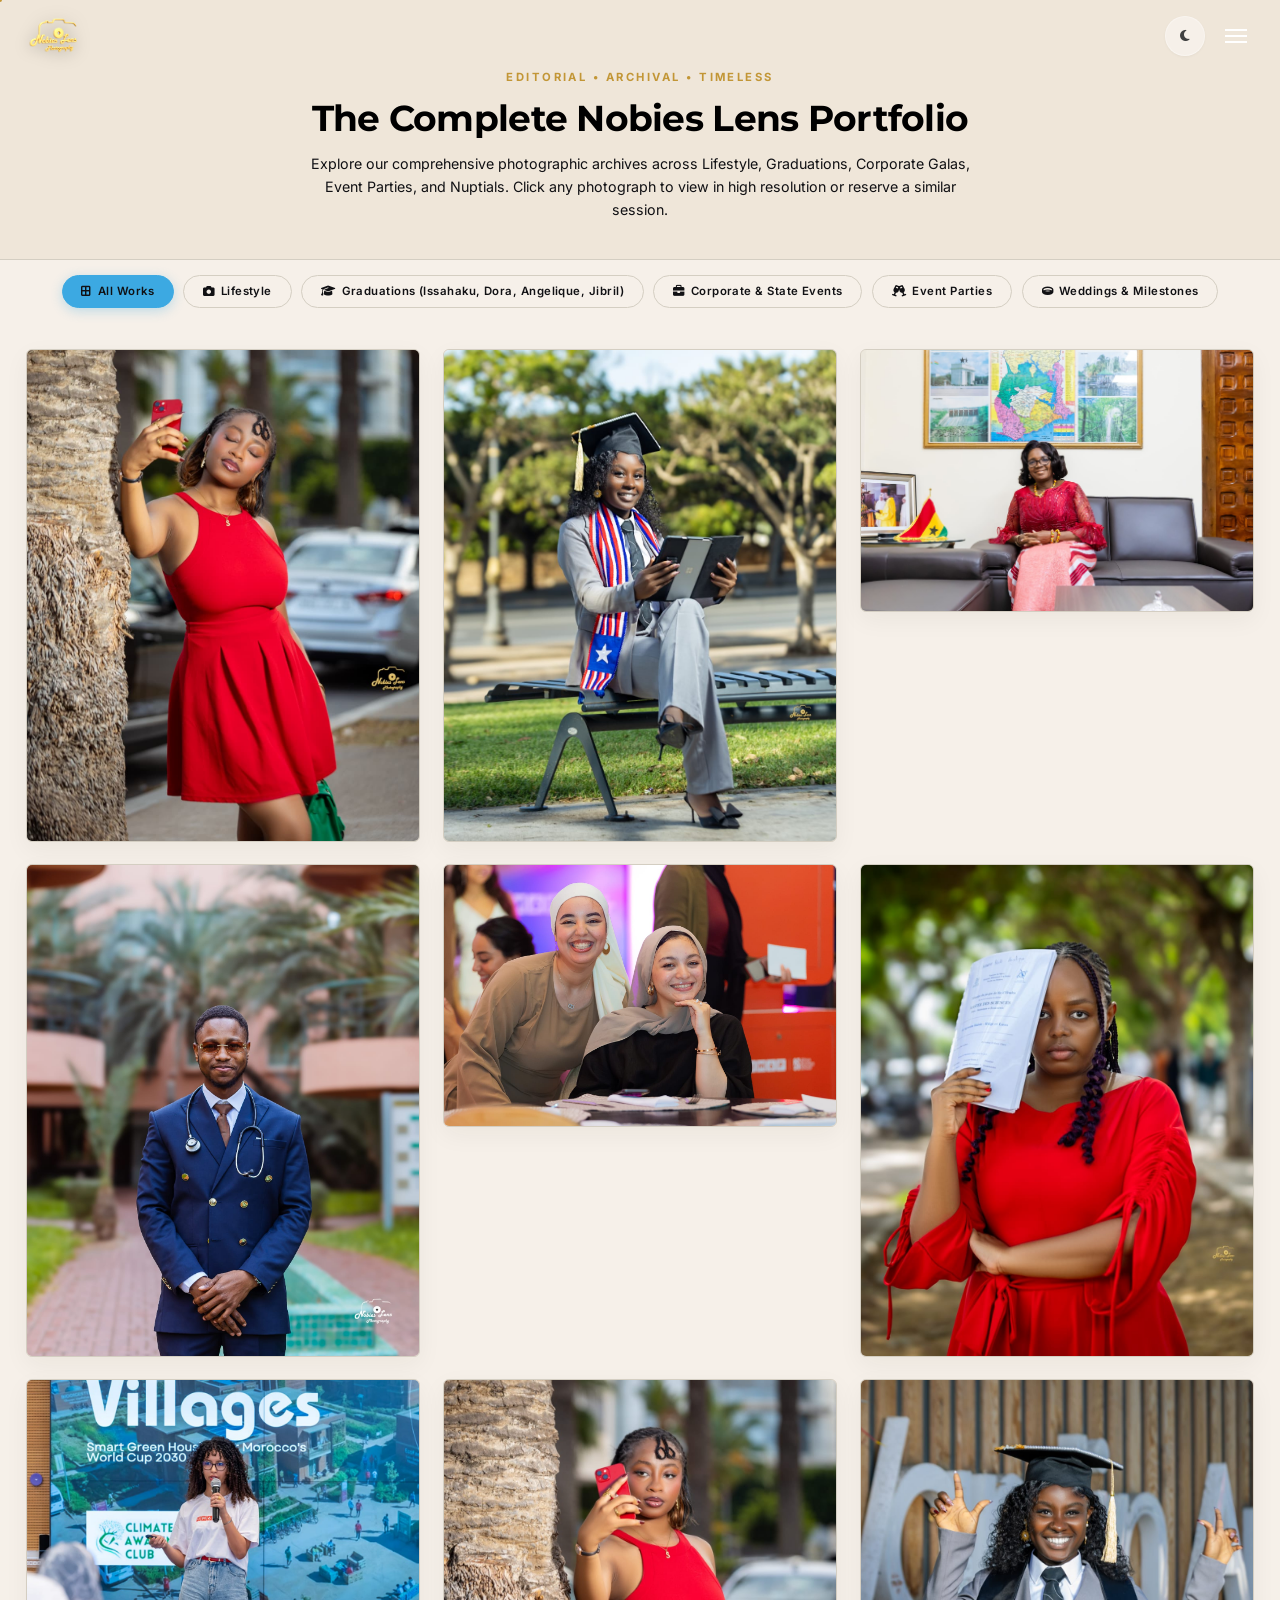
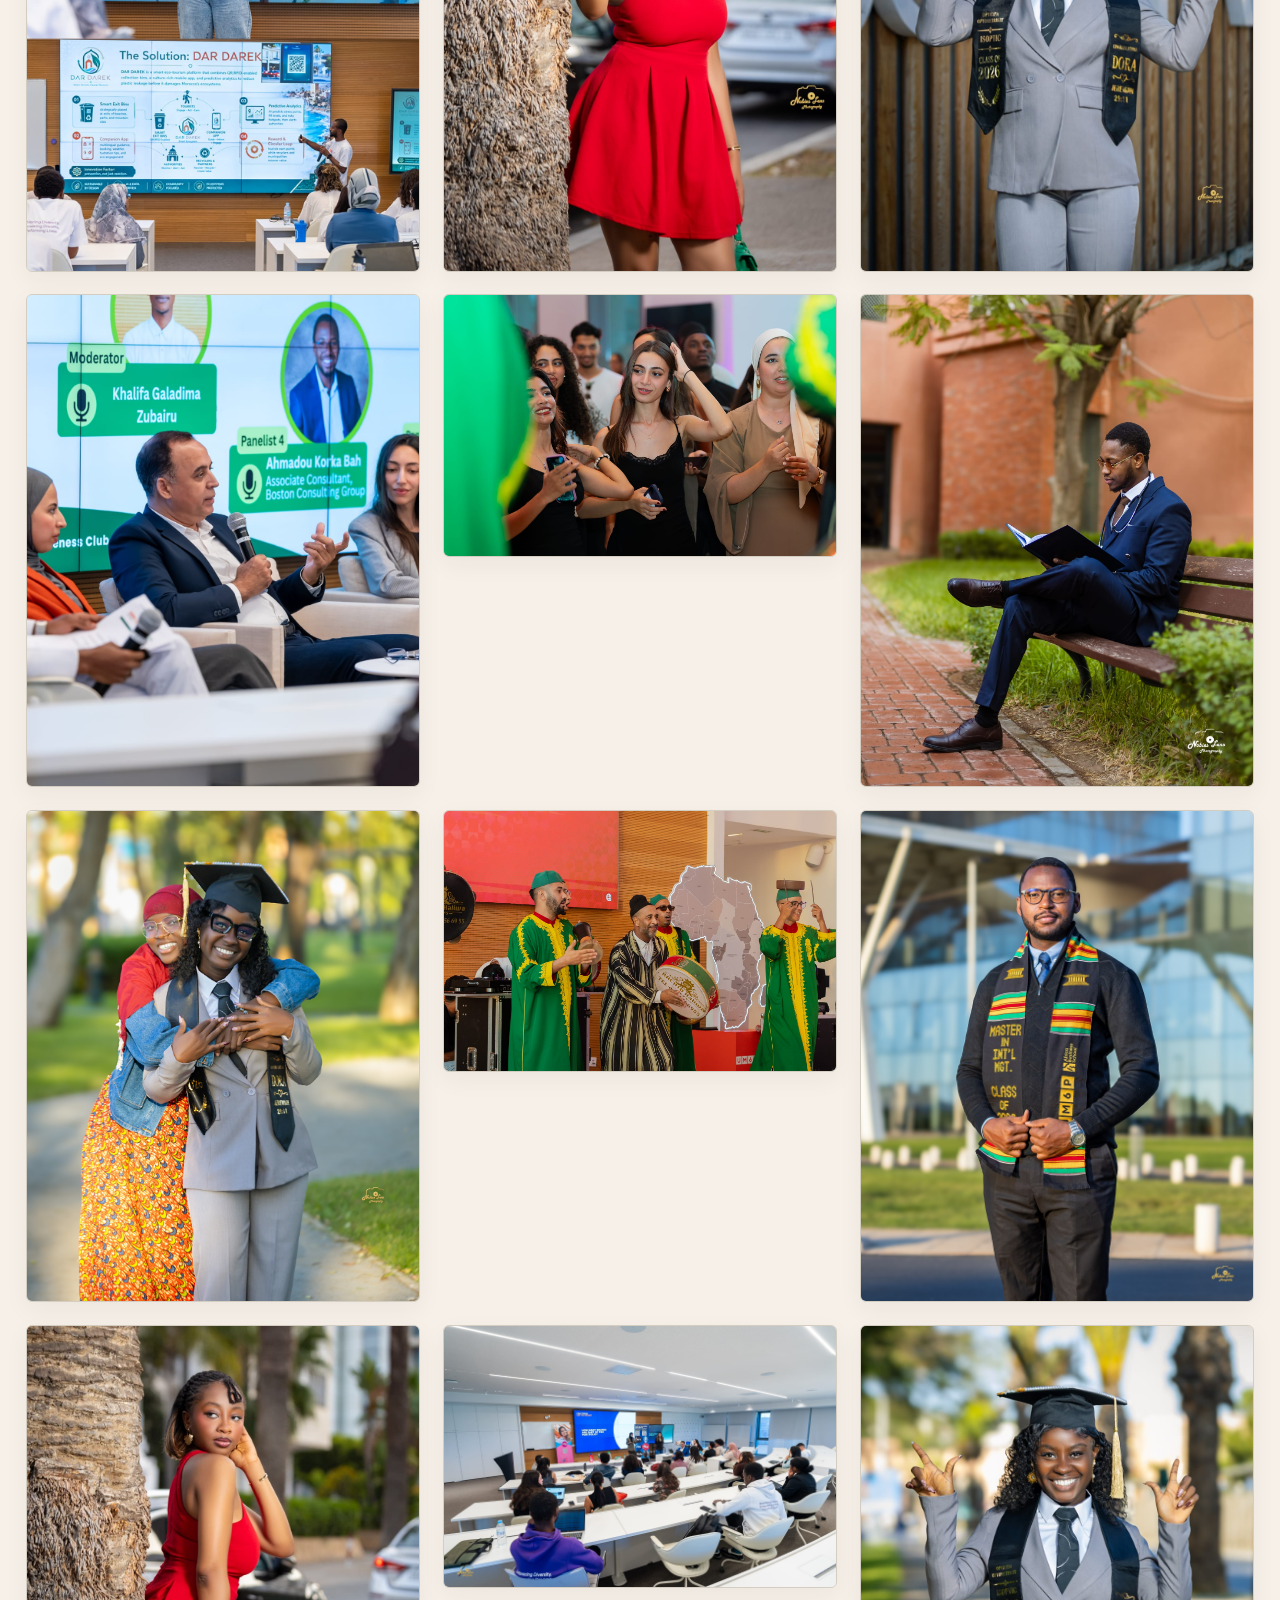
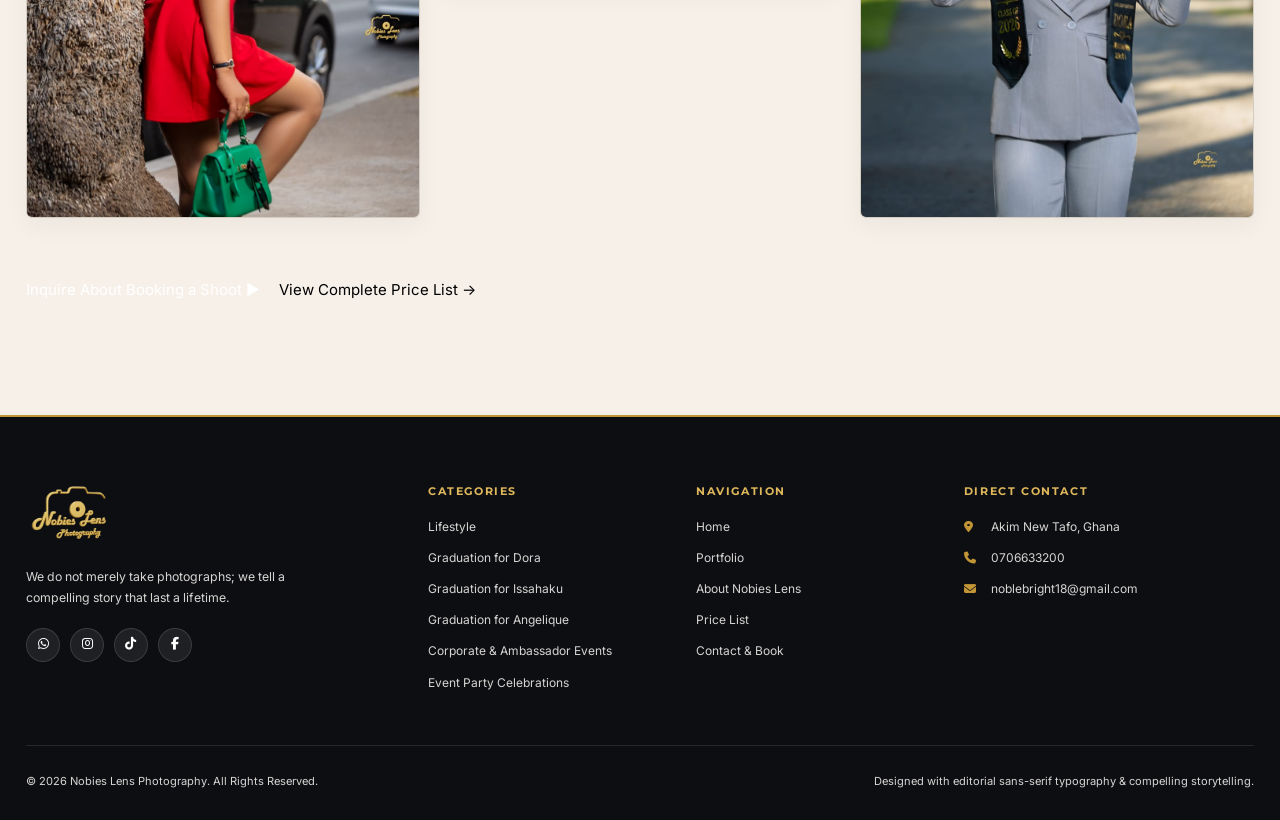
==== commit 8c219c4c: "Update typography to premier Google Fonts sans-serif pairing (Montserrat + Inter) and refine WhatsAp" ====
--- a/portfolio.html
+++ b/portfolio.html
@@ -9,10 +9,10 @@
     <meta name="geo.region" content="GH-EP">
     <meta name="geo.placename" content="Akim New Tafo, Eastern Region, Ghana">
     
-    <!-- Google Fonts: Poppins (Clean, Modern & Editorial) -->
+    <!-- Google Fonts Sans-Serif Pairing: Montserrat (Headings) & Inter (Body) -->
     <link rel="preconnect" href="https://fonts.googleapis.com">
     <link rel="preconnect" href="https://fonts.gstatic.com" crossorigin>
-    <link href="https://fonts.googleapis.com/css2?family=Poppins:ital,wght@0,300;0,400;0,500;0,600;0,700;0,800;0,900;1,300;1,400;1,600&display=swap" rel="stylesheet">
+    <link href="https://fonts.googleapis.com/css2?family=Inter:wght@300;400;500;600;700&family=Montserrat:ital,wght@0,400;0,500;0,600;0,700;0,800;0,900;1,400;1,600&display=swap" rel="stylesheet">
     
     <!-- Font Awesome Icons -->
     <link rel="stylesheet" href="https://cdnjs.cloudflare.com/ajax/libs/font-awesome/6.5.1/css/all.min.css">
@@ -405,7 +405,7 @@
 
             <div class="footer-bottom">
                 <div>&copy; 2026 Nobies Lens Photography. All Rights Reserved.</div>
-                <div>Designed with Poppins typography &amp; compelling storytelling.</div>
+                <div>Designed with editorial sans-serif typography &amp; compelling storytelling.</div>
             </div>
         </div>
     </footer>
--- a/css/style.css
+++ b/css/style.css
@@ -1,25 +1,27 @@
 ﻿/* ==========================================================================
    NOBIES LENS PHOTOGRAPHY - MAIN STYLESHEET
-   Typography: Poppins (Clean, Compact, Editorial)
+   Typography: Google Fonts Sans-Serif Pairing:
+               - Montserrat (Display & Headings: Bold, Architectural, Geometric)
+               - Inter (Body & UI: Supremely Legible, Modern, Neutral)
    Layout: Full-Width Cinematic Hero (Inspired by Jema Studios)
-   Themes: Cream & White (#FFFFFF, #F6F2E9, #EFE7DA) + All-Black Midnight
+   Themes: Cream Palette (#F6F0E9 & #EFE6D9) + All-Black Midnight
    Custom Delicate Round Cursor (Proportional & Subtle)
    ========================================================================== */
 
-@import url('https://fonts.googleapis.com/css2?family=Poppins:ital,wght@0,300;0,400;0,500;0,600;0,700;0,800;1,300;1,400;1,600&display=swap');
+@import url('https://fonts.googleapis.com/css2?family=Inter:wght@300;400;500;600;700&family=Montserrat:ital,wght@0,400;0,500;0,600;0,700;0,800;0,900;1,400;1,600&display=swap');
 
 :root, [data-theme="light"] {
-    /* Cream & White Theme Swatch */
-    --color-bg-primary: #FFFFFF;
-    --color-bg-secondary: #F6F2E9;  /* Porcelain Warm Cream */
-    --color-bg-tertiary: #EFE7DA;   /* Almond Warm Cream */
-    --color-bg-card: #FFFFFF;
-    --color-bg-elevated: #FAF6EF;
+    /* Exact Cream Colors from User Reference Image */
+    --color-bg-primary: #F6F0E9;    /* Top Cream Band (#F6F0E9) */
+    --color-bg-secondary: #EFE6D9;  /* Bottom Cream Band (#EFE6D9) */
+    --color-bg-tertiary: #EFE6D9;   /* Bottom Cream Band (#EFE6D9) */
+    --color-bg-card: #F6F0E9;       /* Cream Card Surface */
+    --color-bg-elevated: #EFE6D9;   /* Layered Deeper Cream */
     
-    --color-text-main: #141519;
-    --color-text-muted: #555968;
-    --color-text-subtle: #7E8394;
-    --color-text-dark: #0A0A0C;
+    --color-text-main: #000000;
+    --color-text-muted: #111114;
+    --color-text-subtle: #222227;
+    --color-text-dark: #000000;
     
     /* 3D Gold Accent matching Nobies Lens Logo */
     --color-gold: #C29636;
@@ -33,21 +35,21 @@
     --color-pill-gold: #E5BE5E;
     --color-pill-gold-text: #0E0F12;
 
-    --color-whatsapp: #25D366;
-    --color-whatsapp-hover: #1EBE5D;
+    --color-whatsapp: #168F48;
+    --color-whatsapp-hover: #12783C;
     --color-instagram: #E1306C;
     --color-facebook: #1877F2;
 
-    --border-subtle: #E8E2D8;
+    --border-subtle: #D4CEC2;       /* Exact Dividing Border Line (#D4CEC2) */
     --border-gold: rgba(194, 150, 54, 0.32);
-    --border-card: #E4DBD0;
+    --border-card: #D4CEC2;
 
     --shadow-card: 0 8px 24px rgba(40, 30, 15, 0.05);
     --shadow-elevated: 0 16px 40px rgba(40, 30, 15, 0.09);
     --shadow-amber: 0 6px 20px rgba(194, 150, 54, 0.2);
 
-    --header-bg: rgba(255, 255, 255, 0.95);
-    --topbar-bg: #EFE7DA;
+    --header-bg: rgba(246, 240, 233, 0.96);
+    --topbar-bg: #EFE6D9;
     --footer-bg: #0D0E12;
     --footer-text: #FAF8F5;
 
@@ -55,8 +57,10 @@
     --cursor-dot: #C29636;
     --cursor-hover-bg: rgba(229, 190, 94, 0.18);
 
-    /* Typography */
-    --font-main: 'Poppins', -apple-system, BlinkMacSystemFont, 'Segoe UI', Roboto, sans-serif;
+    /* Typography: Google Fonts Sans-Serif Pairing */
+    --font-heading: 'Montserrat', -apple-system, BlinkMacSystemFont, 'Segoe UI', Roboto, sans-serif;
+    --font-body: 'Inter', -apple-system, BlinkMacSystemFont, 'Segoe UI', Roboto, sans-serif;
+    --font-main: var(--font-body);
     
     /* Reduced Scale Dimensions */
     --header-height: 72px;
@@ -75,10 +79,10 @@
     --color-bg-card: #12141B;
     --color-bg-elevated: #171922;
     
-    --color-text-main: #FAF8F5;
-    --color-text-muted: #A6AAB8;
-    --color-text-subtle: #757988;
-    --color-text-dark: #FAF8F5;
+    --color-text-main: #FFFFFF;
+    --color-text-muted: #F8F4EC;
+    --color-text-subtle: #EDE5D8;
+    --color-text-dark: #FFFFFF;
     
     --color-gold: #F7CD60;
     --color-gold-light: #FAD36E;
@@ -109,7 +113,7 @@
 }
 
 /* ==========================================================================
-   RESET & TYPOGRAPHY (POPPINS WITH REDUCED FONT SIZES)
+   RESET & TYPOGRAPHY (MONTSERRAT DISPLAY + INTER BODY)
    ========================================================================== */
 *, *::before, *::after {
     box-sizing: border-box;
@@ -125,7 +129,7 @@
 body {
     background-color: var(--color-bg-primary);
     color: var(--color-text-main);
-    font-family: var(--font-main);
+    font-family: var(--font-body);
     font-weight: 400;
     line-height: 1.65;
     -webkit-font-smoothing: antialiased;
@@ -136,7 +140,7 @@
 }
 
 h1, h2, h3, h4, h5, h6 {
-    font-family: var(--font-main);
+    font-family: var(--font-heading);
     color: var(--color-text-main);
     line-height: 1.25;
     letter-spacing: -0.015em;
@@ -149,7 +153,24 @@
 h5, h6 { font-weight: 600; }
 
 p, span, a, li, input, select, textarea, button {
-    font-family: var(--font-main);
+    font-family: var(--font-body);
+}
+
+.section-title,
+.section-eyebrow,
+.page-hero-title,
+.page-hero-eyebrow,
+.slide-title,
+.slide-eyebrow,
+.what-we-do-title,
+.what-we-do-eyebrow,
+.about-quote,
+.pricing-tier-name,
+.pricing-price,
+.stat-num,
+.stat-number,
+.brand-name {
+    font-family: var(--font-heading);
 }
 
 img {
@@ -367,7 +388,7 @@
 .btn-whatsapp:hover {
     background: var(--color-whatsapp-hover);
     transform: translateY(-1.5px);
-    box-shadow: 0 4px 16px rgba(37, 211, 102, 0.3);
+    box-shadow: 0 4px 16px rgba(22, 143, 72, 0.4);
 }
 
 /* ==========================================================================
@@ -1193,7 +1214,7 @@
 }
 
 /* ==========================================================================
-   DIRECT CONTACT & WHATSAPP SECTION (ALMOND CREAM #EFE7DA)
+   DIRECT CONTACT & WHATSAPP SECTION (CREAM #EFE6D9)
    ========================================================================== */
 .contact-section {
     padding: 5.5rem 0;
@@ -1247,7 +1268,7 @@
     flex-shrink: 0;
 }
 
-.social-icon-box.wa { background: rgba(37, 211, 102, 0.15); color: var(--color-whatsapp); }
+.social-icon-box.wa { background: rgba(22, 143, 72, 0.15); color: var(--color-whatsapp); }
 .social-icon-box.ig { background: rgba(194, 150, 54, 0.15); color: var(--color-gold); }
 .social-icon-box.fb { background: rgba(24, 119, 242, 0.15); color: var(--color-facebook); }
 
@@ -1406,7 +1427,7 @@
 
 .form-feedback.success {
     display: block;
-    background: rgba(37, 211, 102, 0.15);
+    background: rgba(22, 143, 72, 0.15);
     border: 1px solid var(--color-whatsapp);
     color: var(--color-text-main);
 }
@@ -1564,16 +1585,16 @@
 }
 
 .floating-wa-btn {
-    width: 50px; /* Reduced from 62px */
-    height: 50px;
+    width: 43px; /* Reduced from 50px */
+    height: 43px;
     border-radius: 50%;
     background: var(--color-whatsapp);
     color: #ffffff;
     display: flex;
     align-items: center;
     justify-content: center;
-    font-size: 1.5rem; /* Reduced from 2rem */
-    box-shadow: 0 6px 20px rgba(37, 211, 102, 0.4);
+    font-size: 1.25rem; /* Reduced from 1.5rem */
+    box-shadow: 0 5px 16px rgba(22, 143, 72, 0.45);
     transition: all var(--transition-smooth);
 }
 
@@ -1791,9 +1812,9 @@
 
 /* WhatsApp green pill */
 .btn-pill-whatsapp {
-    background: #25d366;
+    background: var(--color-whatsapp);
     color: #ffffff;
-    border: 2px solid #25d366;
+    border: 2px solid var(--color-whatsapp);
     padding: 0.6rem 1.5rem;
     border-radius: 50px;
     font-size: 0.82rem;
@@ -1807,10 +1828,10 @@
     white-space: nowrap;
 }
 .btn-pill-whatsapp:hover {
-    background: #1ebe5d;
-    border-color: #1ebe5d;
+    background: var(--color-whatsapp-hover);
+    border-color: var(--color-whatsapp-hover);
     transform: translateY(-2px);
-    box-shadow: 0 6px 20px rgba(37,211,102,0.35);
+    box-shadow: 0 6px 20px rgba(22, 143, 72, 0.4);
 }
 
 /* Stats row below the pills */
@@ -1879,7 +1900,7 @@
     color: var(--color-text-main);
     font-size: 0.8rem;
     font-weight: 500;
-    font-family: 'Poppins', sans-serif;
+    font-family: var(--font-body);
     cursor: pointer;
     box-shadow: 0 1px 3px rgba(0, 0, 0, 0.04);
     transition: all var(--transition-fast);
@@ -2316,7 +2337,7 @@
 
 /* Slide Title */
 .slide-title {
-    font-family: var(--font-main);
+    font-family: var(--font-heading);
     font-size: clamp(1.8rem, 4vw, 3.2rem);
     font-weight: 800;
     line-height: 1.1;
@@ -2767,7 +2788,7 @@
 }
 
 .what-we-do-title {
-    font-family: var(--font-main);
+    font-family: var(--font-heading);
     font-size: clamp(2rem, 3.8vw, 3.2rem);
     font-weight: 700;
     line-height: 1.15;
@@ -2895,3 +2916,236 @@
         width: 100%;
     }
 }
+
+
+/* ==========================================================================
+   GLOBAL THEME FONT COLOR SYSTEM
+   Light Mode = Solid Black Font (#000000)
+   Dark Mode  = Cream (#F8F4EC) & White (#FFFFFF) Font
+   ========================================================================== */
+
+/* LIGHT MODE: SOLID BLACK FONT */
+[data-theme="light"] body,
+[data-theme="light"] h1,
+[data-theme="light"] h2,
+[data-theme="light"] h3,
+[data-theme="light"] h4,
+[data-theme="light"] h5,
+[data-theme="light"] h6,
+[data-theme="light"] .section-title,
+[data-theme="light"] .page-hero-title,
+[data-theme="light"] .what-we-do-title,
+[data-theme="light"] .about-quote,
+[data-theme="light"] .pillar-item h4,
+[data-theme="light"] .pillar-item h5,
+[data-theme="light"] .booking-info h3,
+[data-theme="light"] .booking-detail-content h5,
+[data-theme="light"] .author-info h4,
+[data-theme="light"] .pricing-tier-name,
+[data-theme="light"] .pricing-price,
+[data-theme="light"] .mobile-nav-link,
+[data-theme="light"] .nav-link {
+    color: #000000 !important;
+}
+
+[data-theme="light"] p,
+[data-theme="light"] .text-muted,
+[data-theme="light"] .section-subtitle,
+[data-theme="light"] .page-hero-subtitle,
+[data-theme="light"] .what-we-do-subtitle,
+[data-theme="light"] .about-content p,
+[data-theme="light"] .pillar-item p,
+[data-theme="light"] .booking-info p,
+[data-theme="light"] .booking-detail-content p,
+[data-theme="light"] .form-group label,
+[data-theme="light"] .form-input,
+[data-theme="light"] .form-select,
+[data-theme="light"] .form-textarea,
+[data-theme="light"] .testimonial-text,
+[data-theme="light"] .pricing-tier-desc,
+[data-theme="light"] .pricing-feature-item,
+[data-theme="light"] .pricing-feature-item span,
+[data-theme="light"] .filter-btn,
+[data-theme="light"] .pricing-nav-btn {
+    color: #111114 !important;
+}
+
+[data-theme="light"] .form-input::placeholder,
+[data-theme="light"] .form-textarea::placeholder {
+    color: #55555d !important;
+}
+
+/* DARK MODE: CREAM & WHITE FONT */
+[data-theme="dark"] body,
+[data-theme="dark"] h1,
+[data-theme="dark"] h2,
+[data-theme="dark"] h3,
+[data-theme="dark"] h4,
+[data-theme="dark"] h5,
+[data-theme="dark"] h6,
+[data-theme="dark"] .section-title,
+[data-theme="dark"] .page-hero-title,
+[data-theme="dark"] .what-we-do-title,
+[data-theme="dark"] .about-quote,
+[data-theme="dark"] .pillar-item h4,
+[data-theme="dark"] .pillar-item h5,
+[data-theme="dark"] .booking-info h3,
+[data-theme="dark"] .booking-detail-content h5,
+[data-theme="dark"] .author-info h4,
+[data-theme="dark"] .pricing-tier-name,
+[data-theme="dark"] .pricing-price,
+[data-theme="dark"] .mobile-nav-link,
+[data-theme="dark"] .nav-link {
+    color: #FFFFFF !important;
+}
+
+[data-theme="dark"] p,
+[data-theme="dark"] .text-muted,
+[data-theme="dark"] .section-subtitle,
+[data-theme="dark"] .page-hero-subtitle,
+[data-theme="dark"] .what-we-do-subtitle,
+[data-theme="dark"] .about-content p,
+[data-theme="dark"] .pillar-item p,
+[data-theme="dark"] .booking-info p,
+[data-theme="dark"] .booking-detail-content p,
+[data-theme="dark"] .form-group label,
+[data-theme="dark"] .form-input,
+[data-theme="dark"] .form-select,
+[data-theme="dark"] .form-textarea,
+[data-theme="dark"] .testimonial-text,
+[data-theme="dark"] .pricing-tier-desc,
+[data-theme="dark"] .pricing-feature-item,
+[data-theme="dark"] .pricing-feature-item span,
+[data-theme="dark"] .filter-btn,
+[data-theme="dark"] .pricing-nav-btn {
+    color: #F8F4EC !important; /* Elegant warm cream */
+}
+
+[data-theme="dark"] .form-input::placeholder,
+[data-theme="dark"] .form-textarea::placeholder {
+    color: #B5AD9F !important;
+}
+
+
+/* ==========================================================================
+   DARK MEDIA OVERLAY RULES (ALWAYS WHITE TEXT OVER DARK IMAGES / OVERLAYS)
+   Ensures headings, titles and descriptions are bright white over dark media
+   ========================================================================== */
+
+/* 1. Hero Fullscreen Slider Overlaid Text */
+.hero-slide-content,
+.hero-slide-content * {
+    color: #FFFFFF !important;
+}
+
+.hero-slide-content .slide-eyebrow {
+    color: rgba(255, 255, 255, 0.9) !important;
+}
+
+.hero-slide-content .slide-title {
+    color: #FFFFFF !important;
+    text-shadow: 0 2px 16px rgba(0, 0, 0, 0.5) !important;
+}
+
+.hero-slide-content .slide-description {
+    color: rgba(255, 255, 255, 0.88) !important;
+}
+
+.hero-slide-content .btn-pill-primary {
+    color: #FFFFFF !important;
+}
+
+.hero-slide-content .btn-pill-outline {
+    color: #FFFFFF !important;
+    border-color: rgba(255, 255, 255, 0.8) !important;
+}
+
+/* 2. What We Do Cinematic 3-Card Layout (Dark Photography Cards) */
+.what-we-do-card,
+.what-we-do-content,
+.what-we-do-card-title {
+    color: #FFFFFF !important;
+}
+
+.what-we-do-category {
+    color: var(--color-gold-light) !important;
+}
+
+.what-we-do-link-hint {
+    color: rgba(255, 255, 255, 0.92) !important;
+}
+
+/* 3. Portfolio & Gallery Image Overlays */
+.gallery-overlay,
+.gallery-overlay * {
+    color: #FFFFFF !important;
+}
+
+.gallery-overlay .gallery-title {
+    color: #FFFFFF !important;
+    text-shadow: 0 2px 10px rgba(0, 0, 0, 0.6) !important;
+}
+
+.gallery-overlay .gallery-category-pill {
+    color: #FFFFFF !important;
+    background: rgba(0, 0, 0, 0.5) !important;
+}
+
+.gallery-overlay .gallery-meta,
+.gallery-overlay .gallery-meta * {
+    color: rgba(255, 255, 255, 0.88) !important;
+}
+
+.gallery-zoom-icon {
+    color: #FFFFFF !important;
+}
+
+/* 4. Bottom Social Bar (Dark Translucent Glass) */
+.landing-social-bar,
+.landing-social-btn,
+.landing-social-btn i {
+    color: #FFFFFF !important;
+}
+
+.landing-scroll-hint,
+.landing-scroll-hint i {
+    color: rgba(255, 255, 255, 0.85) !important;
+}
+
+/* 5. Solid Brand Buttons */
+.btn-touch,
+.btn-whatsapp,
+.btn-pill-primary {
+    color: #FFFFFF !important;
+}
+
+/* 6. Main Footer (Dark Luxury Background) */
+.main-footer,
+.main-footer p,
+.main-footer .footer-link,
+.main-footer .footer-contact-item,
+.main-footer .footer-contact-item span,
+.main-footer .footer-contact-item a,
+.main-footer .footer-bottom,
+.main-footer .footer-social-btn {
+    color: rgba(250, 248, 245, 0.85) !important;
+}
+
+.main-footer .footer-col h4 {
+    color: var(--color-gold-light) !important;
+}
+
+.main-footer .footer-social-btn i {
+    color: #FFFFFF !important;
+}
+
+/* 7. Fullscreen Lightbox */
+.lightbox-modal,
+.lightbox-caption-bar,
+.lightbox-caption-text h3,
+.lightbox-caption-text p,
+.lightbox-close-btn,
+.lightbox-prev-btn,
+.lightbox-next-btn {
+    color: #FFFFFF !important;
+}
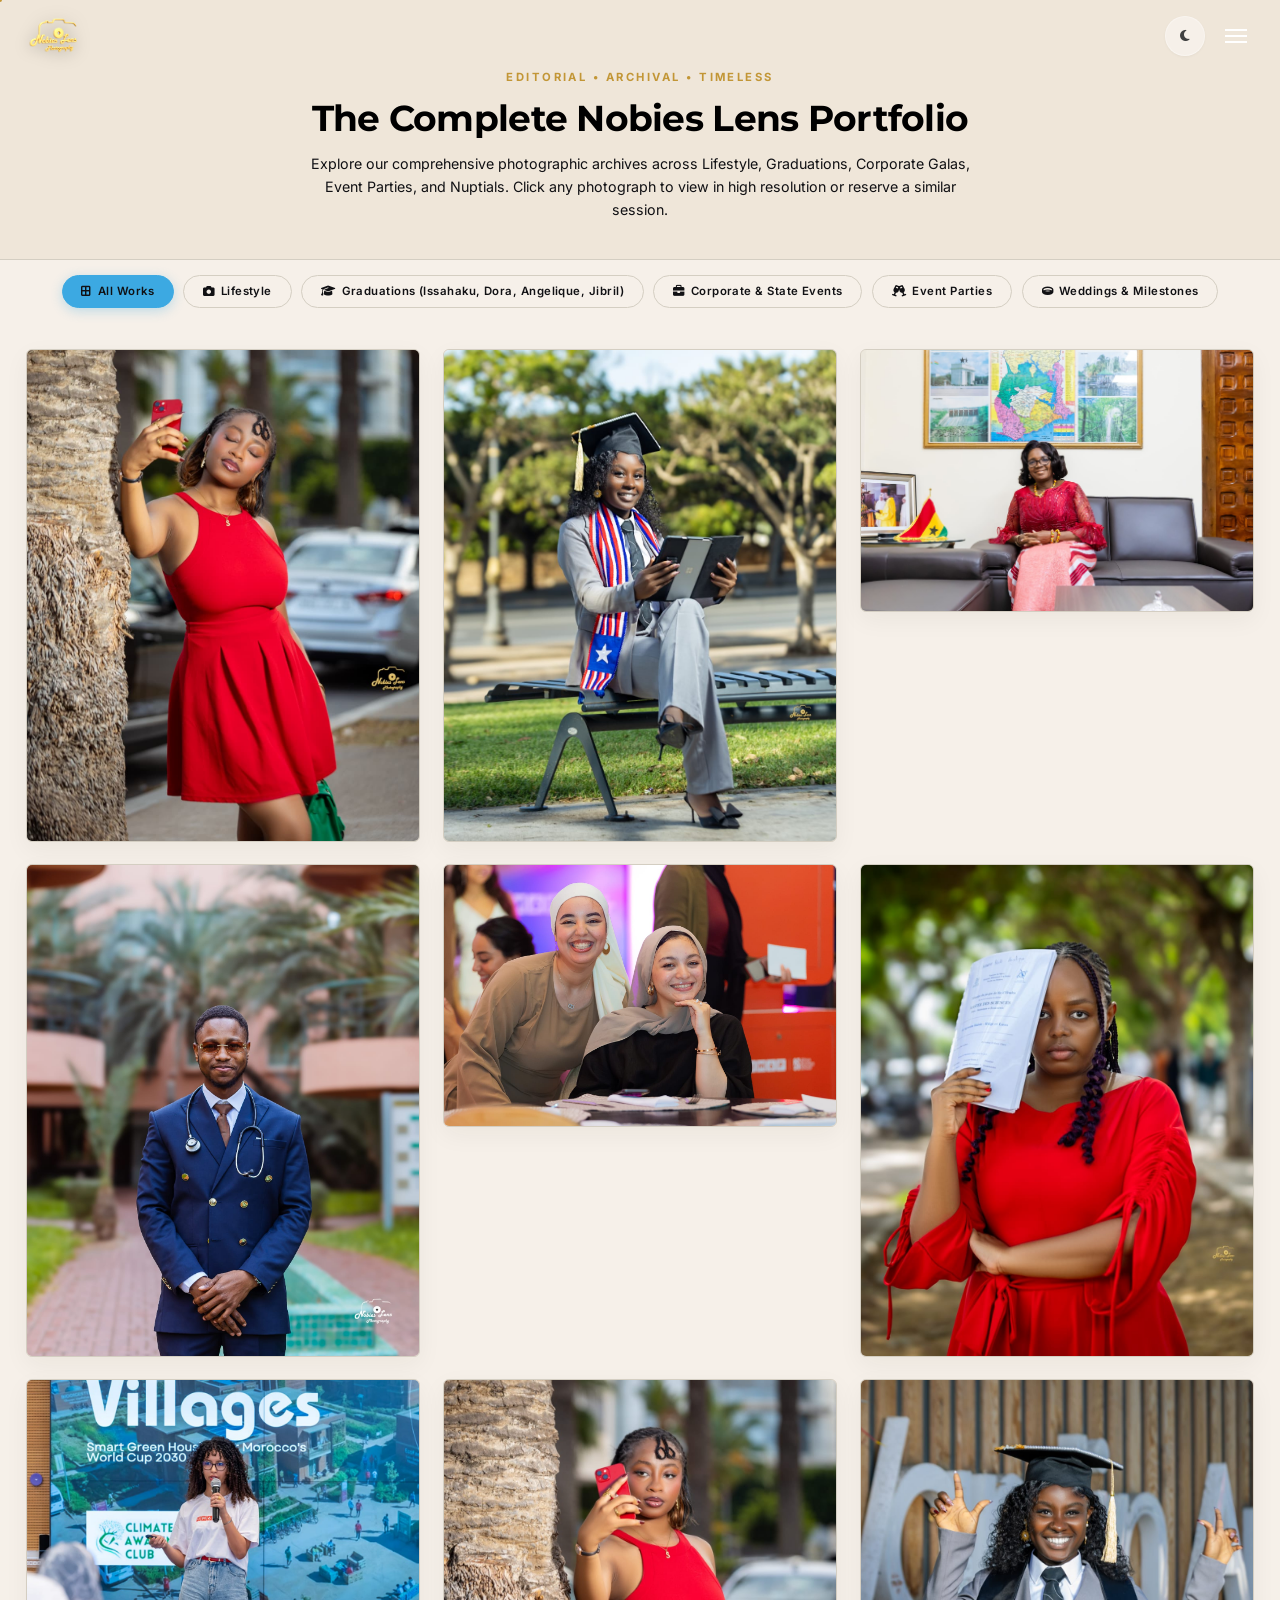
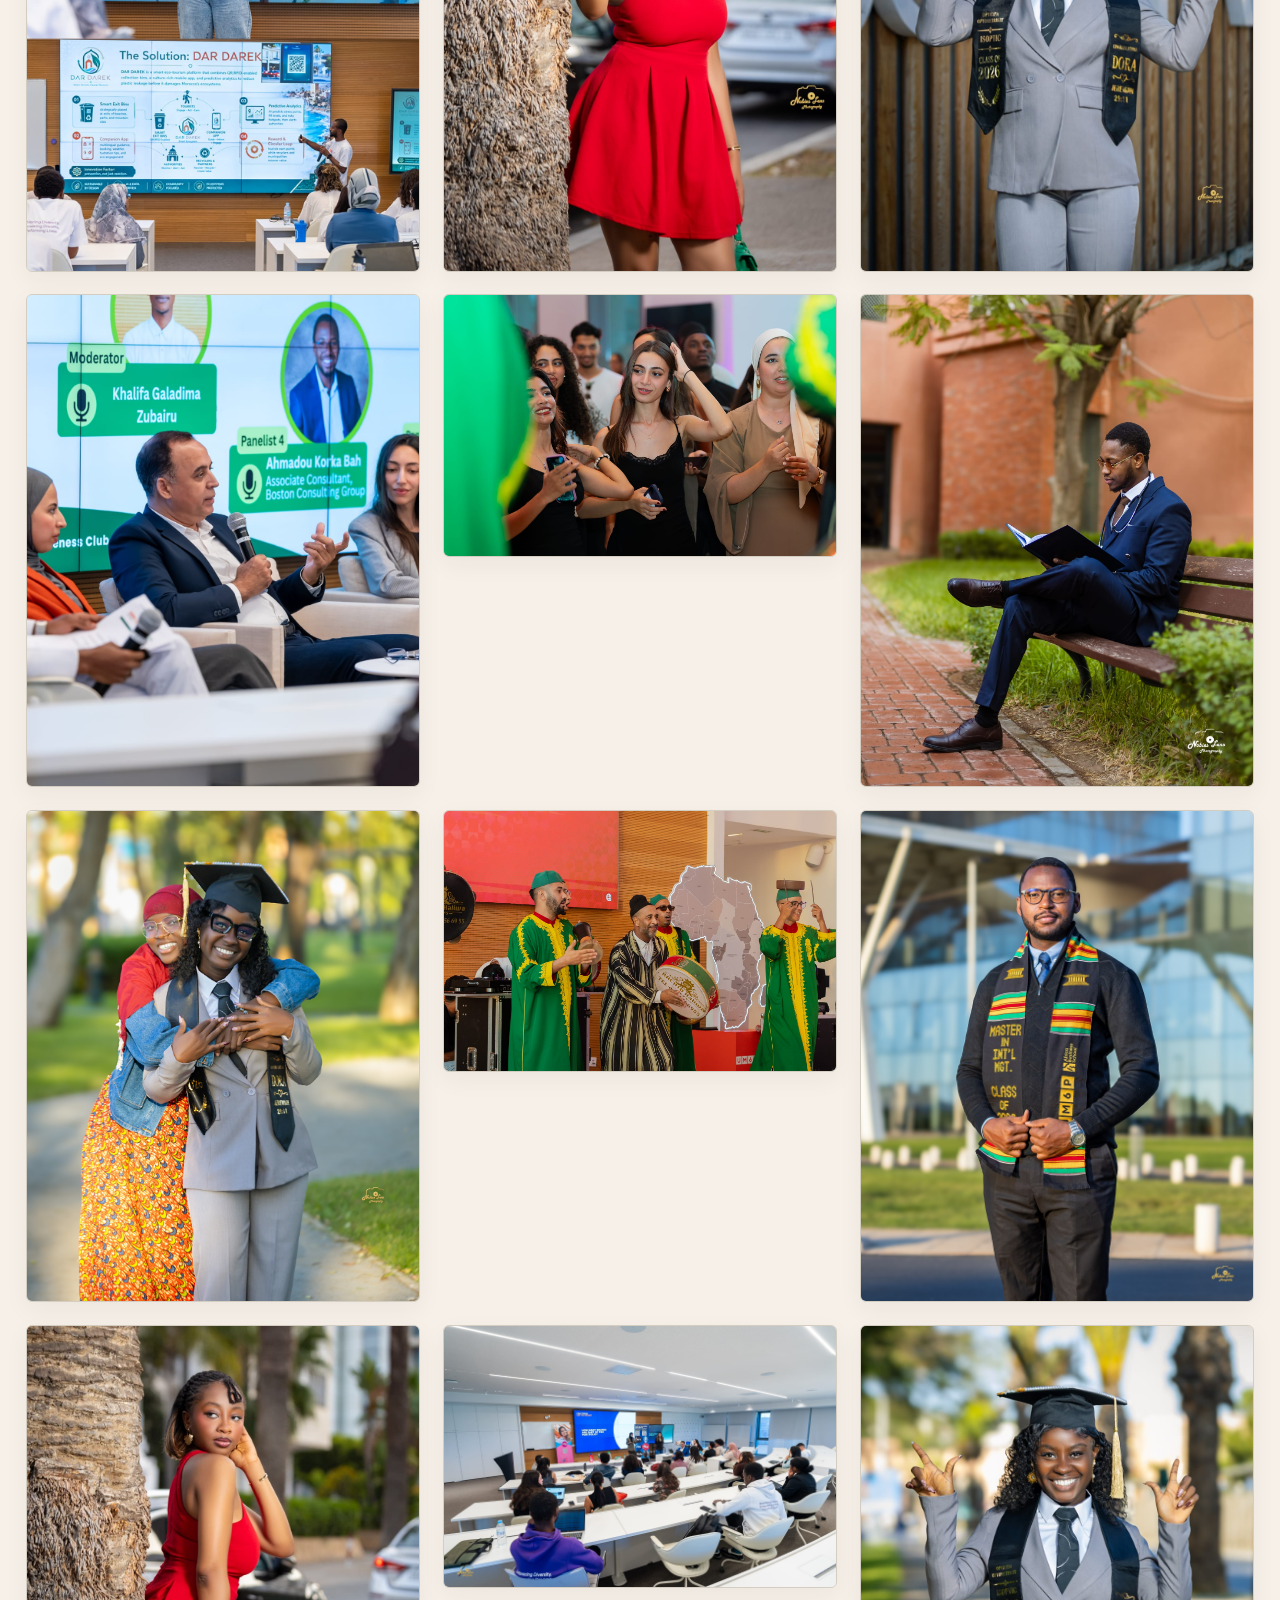
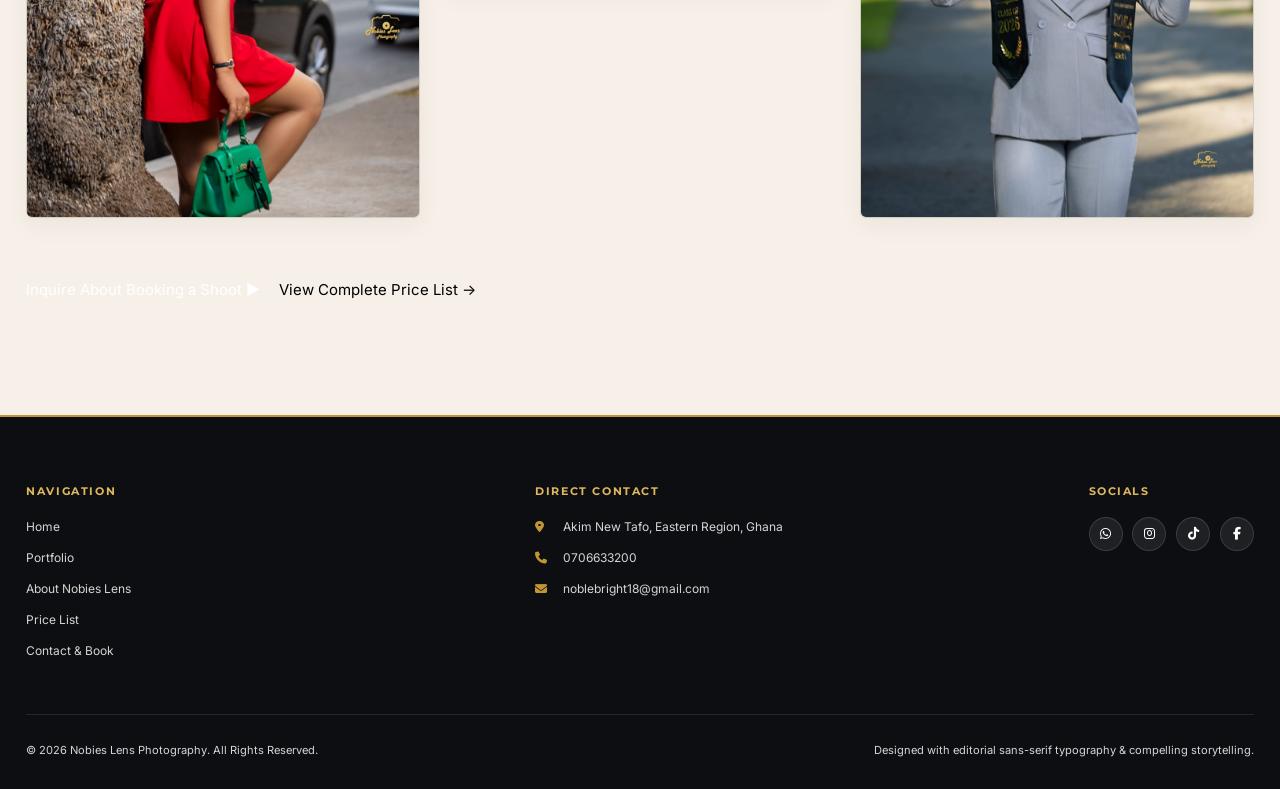
==== commit 72dc40f7: "Simplify footer: remove repeated logo, storytelling quote, and categories; position social icons to " ====
--- a/portfolio.html
+++ b/portfolio.html
@@ -348,37 +348,10 @@
     <footer class="main-footer">
         <div class="container footer-content">
             <div class="footer-top">
-                <div class="footer-brand">
-                    <a href="index.html" class="brand-logo" aria-label="Nobies Lens Photography">
-                        <img src="assets/images/nobies-lens-logo.png" alt="Nobies Lens Photography Official Logo" style="height: 60px; width: auto; object-fit: contain;">
-                    </a>
-                    <p>
-                        We do not merely take photographs; we tell a compelling story that last a lifetime.
-                    </p>
-                    <div class="footer-socials">
-                        <a href="https://wa.me/212706633200" target="_blank" class="footer-social-btn" title="Chat on WhatsApp"><i class="fa-brands fa-whatsapp"></i></a>
-                        <a href="https://www.instagram.com/nobies_lens/" target="_blank" class="footer-social-btn link-instagram-direct" title="Instagram"><i class="fa-brands fa-instagram"></i></a>
-                        <a href="https://www.tiktok.com/@nobies_lens" target="_blank" class="footer-social-btn" title="TikTok"><i class="fa-brands fa-tiktok"></i></a>
-                        <a href="https://www.facebook.com/share/1a6Kfqfyds/" target="_blank" class="footer-social-btn" title="Facebook"><i class="fa-brands fa-facebook-f"></i></a>
-                    </div>
-                </div>
-
-                <div class="footer-col">
-                    <h4>Categories</h4>
-                    <div class="footer-links">
-                        <a href="portfolio.html?cat=lifestyle" class="footer-link">Lifestyle</a>
-                        <a href="portfolio.html?cat=graduation" class="footer-link">Graduation for Dora</a>
-                        <a href="portfolio.html?cat=graduation" class="footer-link">Graduation for Issahaku</a>
-                        <a href="portfolio.html?cat=graduation" class="footer-link">Graduation for Angelique</a>
-                        <a href="portfolio.html?cat=corporate" class="footer-link">Corporate &amp; Ambassador Events</a>
-                        <a href="portfolio.html?cat=party" class="footer-link">Event Party Celebrations</a>
-                    </div>
-                </div>
-
                 <div class="footer-col">
                     <h4>Navigation</h4>
                     <div class="footer-links">
-                        <a href="index.html" class="footer-link">Home</a>
+                        <a href="index.html#home" class="footer-link">Home</a>
                         <a href="portfolio.html" class="footer-link">Portfolio</a>
                         <a href="index.html#about" class="footer-link">About Nobies Lens</a>
                         <a href="pricing.html" class="footer-link">Price List</a>
@@ -386,19 +359,33 @@
                     </div>
                 </div>
 
-                <div class="footer-col">
-                    <h4>Direct Contact</h4>
-                    <div class="footer-contact-item">
-                        <i class="fa-solid fa-location-dot text-gold"></i>
-                        <span>Akim New Tafo, Ghana</span>
-                    </div>
-                    <div class="footer-contact-item">
-                        <i class="fa-solid fa-phone text-gold"></i>
-                        <span><a href="tel:0706633200" style="color:inherit; text-decoration:none;">0706633200</a></span>
-                    </div>
-                    <div class="footer-contact-item">
-                        <i class="fa-solid fa-envelope text-gold"></i>
-                        <span><a href="mailto:noblebright18@gmail.com" style="color:inherit; text-decoration:none;">noblebright18@gmail.com</a></span>
+                <div class="footer-col footer-contact-col">
+                    <div class="footer-contact-wrapper">
+                        <div class="footer-contact-info">
+                            <h4>Direct Contact</h4>
+                            <div class="footer-contact-item">
+                                <i class="fa-solid fa-location-dot text-gold"></i>
+                                <span>Akim New Tafo, Eastern Region, Ghana</span>
+                            </div>
+                            <div class="footer-contact-item">
+                                <i class="fa-solid fa-phone text-gold"></i>
+                                <span><a href="tel:0706633200" style="color:inherit; text-decoration:none;">0706633200</a></span>
+                            </div>
+                            <div class="footer-contact-item">
+                                <i class="fa-solid fa-envelope text-gold"></i>
+                                <span><a href="mailto:noblebright18@gmail.com" style="color:inherit; text-decoration:none;">noblebright18@gmail.com</a></span>
+                            </div>
+                        </div>
+
+                        <div class="footer-contact-socials">
+                            <h4>Socials</h4>
+                            <div class="footer-socials">
+                                <a href="https://wa.me/212706633200" target="_blank" class="footer-social-btn" title="Chat on WhatsApp"><i class="fa-brands fa-whatsapp"></i></a>
+                                <a href="https://www.instagram.com/nobies_lens/" target="_blank" class="footer-social-btn link-instagram-direct" title="Instagram"><i class="fa-brands fa-instagram"></i></a>
+                                <a href="https://www.tiktok.com/@nobies_lens" target="_blank" class="footer-social-btn" title="TikTok"><i class="fa-brands fa-tiktok"></i></a>
+                                <a href="https://www.facebook.com/share/1a6Kfqfyds/" target="_blank" class="footer-social-btn" title="Facebook"><i class="fa-brands fa-facebook-f"></i></a>
+                            </div>
+                        </div>
                     </div>
                 </div>
             </div>
--- a/css/style.css
+++ b/css/style.css
@@ -1492,17 +1492,31 @@
 
 .footer-top {
     display: grid;
-    grid-template-columns: 1.6fr 1fr 1fr 1.3fr;
-    gap: 3rem;
+    grid-template-columns: 1fr 1.6fr;
+    gap: 4rem;
     margin-bottom: 3.5rem;
-}
-
-.footer-brand p {
-    font-size: 0.82rem;
-    color: rgba(250, 248, 245, 0.7);
-    line-height: 1.7;
-    margin-top: 1rem;
-    max-width: 320px;
+    align-items: start;
+}
+
+.footer-contact-wrapper {
+    display: flex;
+    justify-content: space-between;
+    align-items: flex-start;
+    gap: 2.5rem;
+}
+
+.footer-contact-info {
+    flex: 1;
+}
+
+.footer-contact-socials {
+    flex-shrink: 0;
+}
+
+.footer-contact-socials .footer-socials {
+    margin-top: 0;
+    flex-wrap: wrap;
+    max-width: 170px;
 }
 
 .footer-col h4 {
@@ -1754,7 +1768,26 @@
     .hero-main-title { font-size: 1.45rem; line-height: 1.22; }
     .hero-subdescription { font-size: 0.78rem; line-height: 1.5; }
     .gallery-grid { grid-template-columns: 1fr; }
-    .footer-top { grid-template-columns: 1fr; }
+    .footer-top { grid-template-columns: 1fr; gap: 2rem; }
+    .footer-contact-wrapper {
+        display: flex;
+        flex-direction: row;
+        justify-content: space-between;
+        align-items: flex-start;
+        gap: 1rem;
+    }
+    .footer-contact-info {
+        flex: 1;
+    }
+    .footer-contact-socials {
+        flex-shrink: 0;
+    }
+    .footer-contact-socials .footer-socials {
+        display: grid;
+        grid-template-columns: repeat(2, 34px);
+        gap: 0.5rem;
+        margin-top: 0;
+    }
     .footer-bottom { flex-direction: column; gap: 1rem; text-align: center; }
 }
 
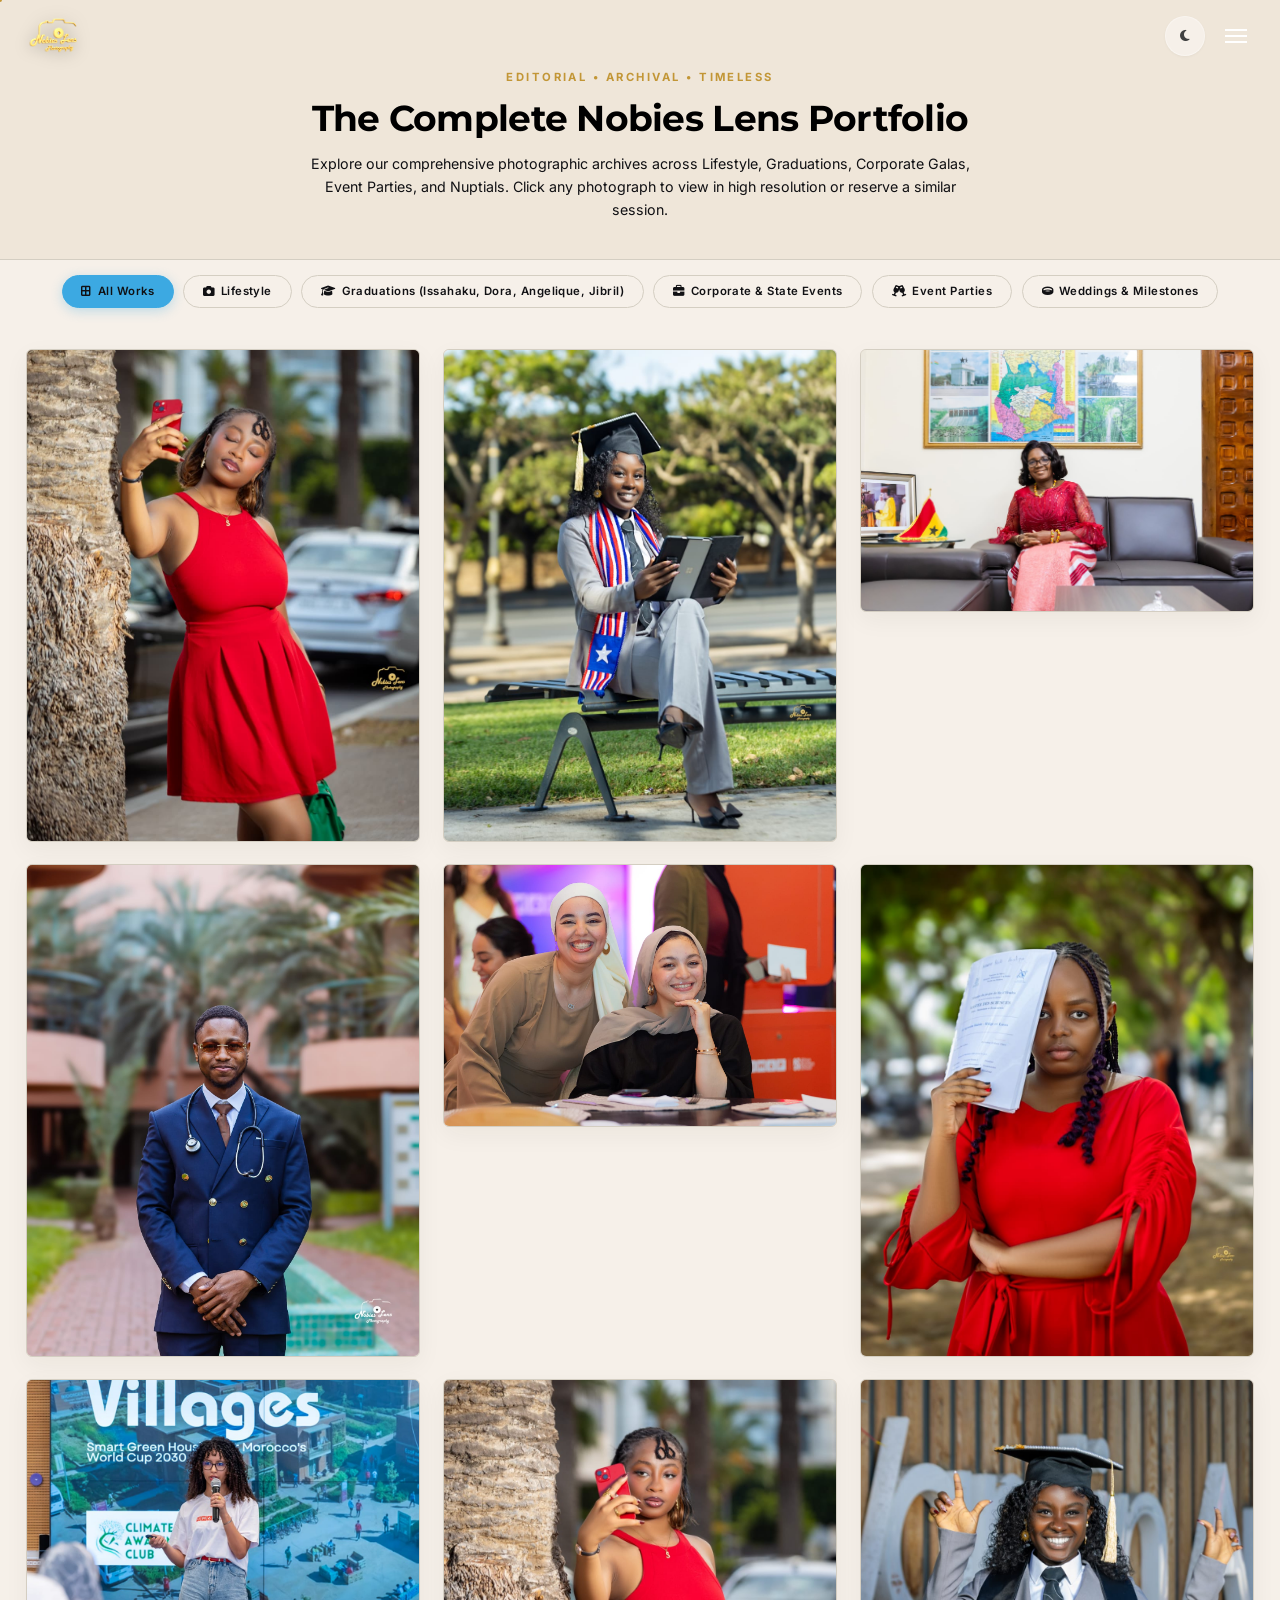
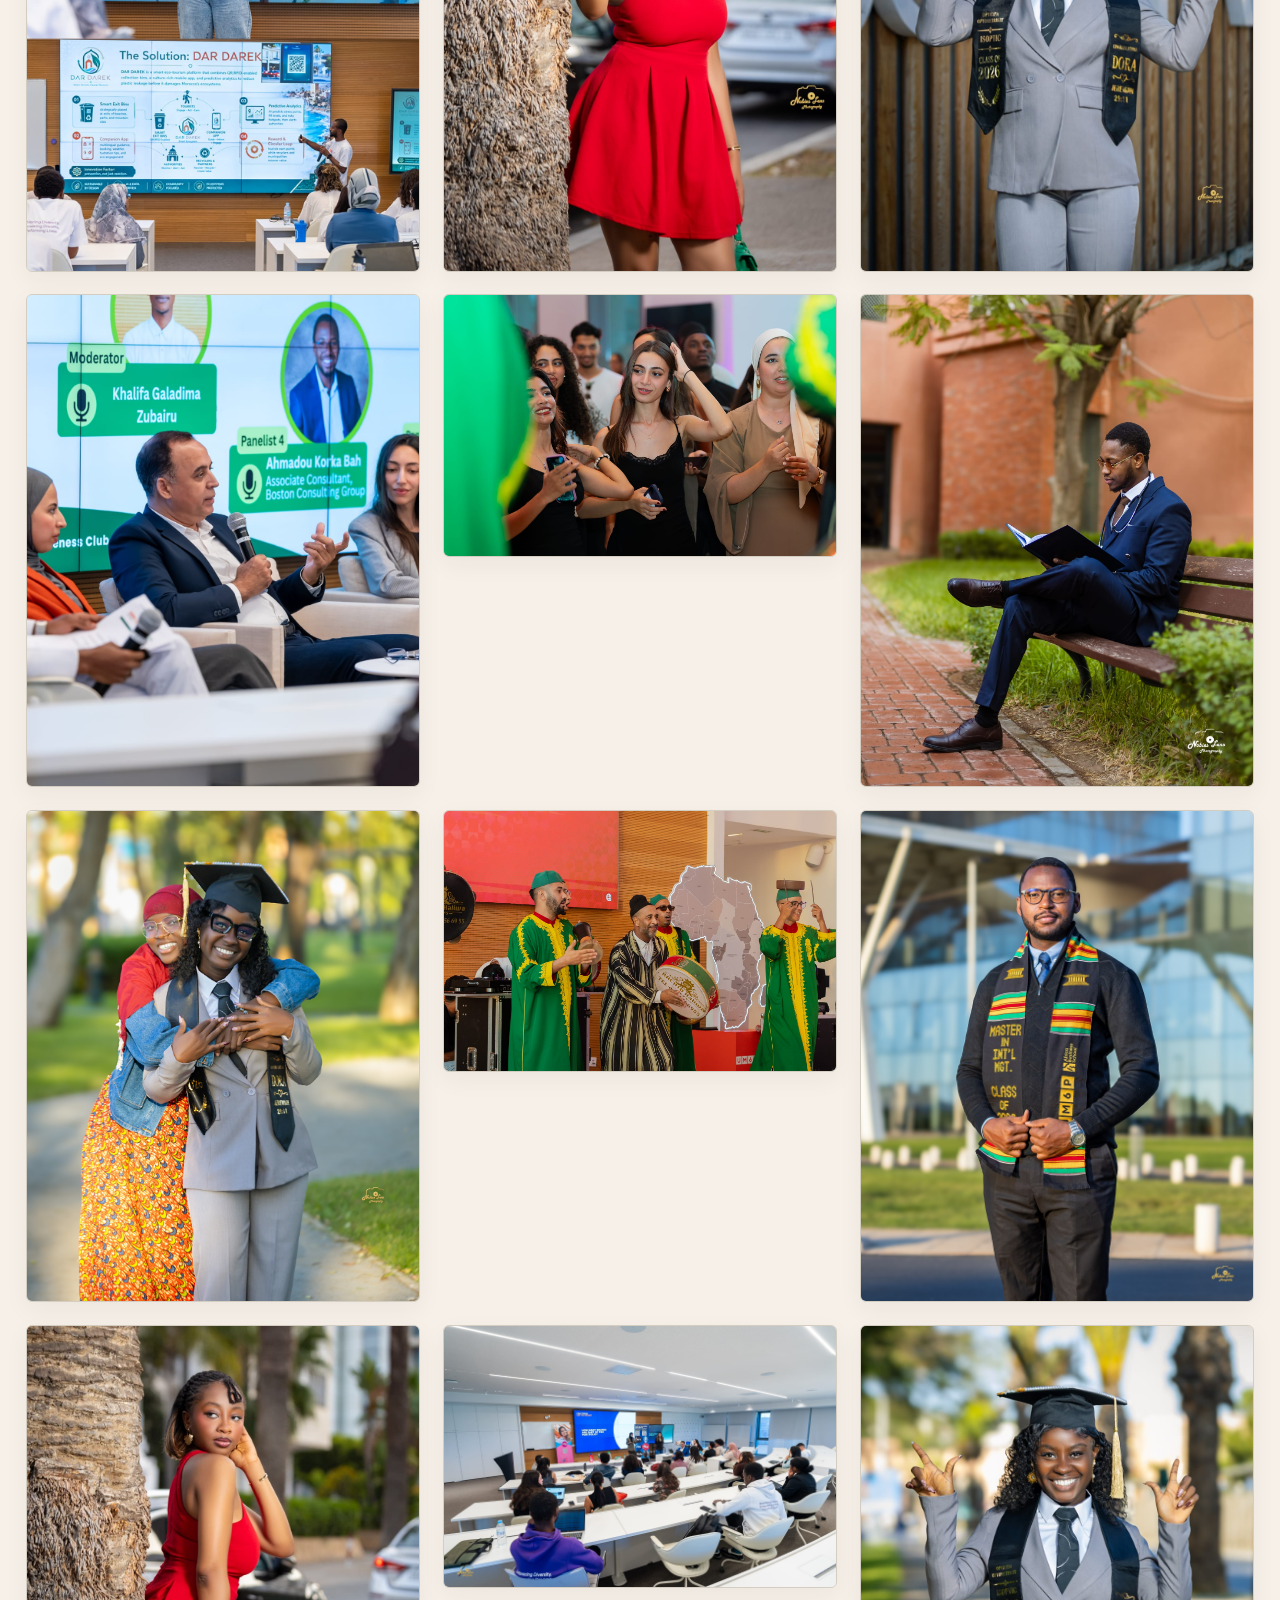
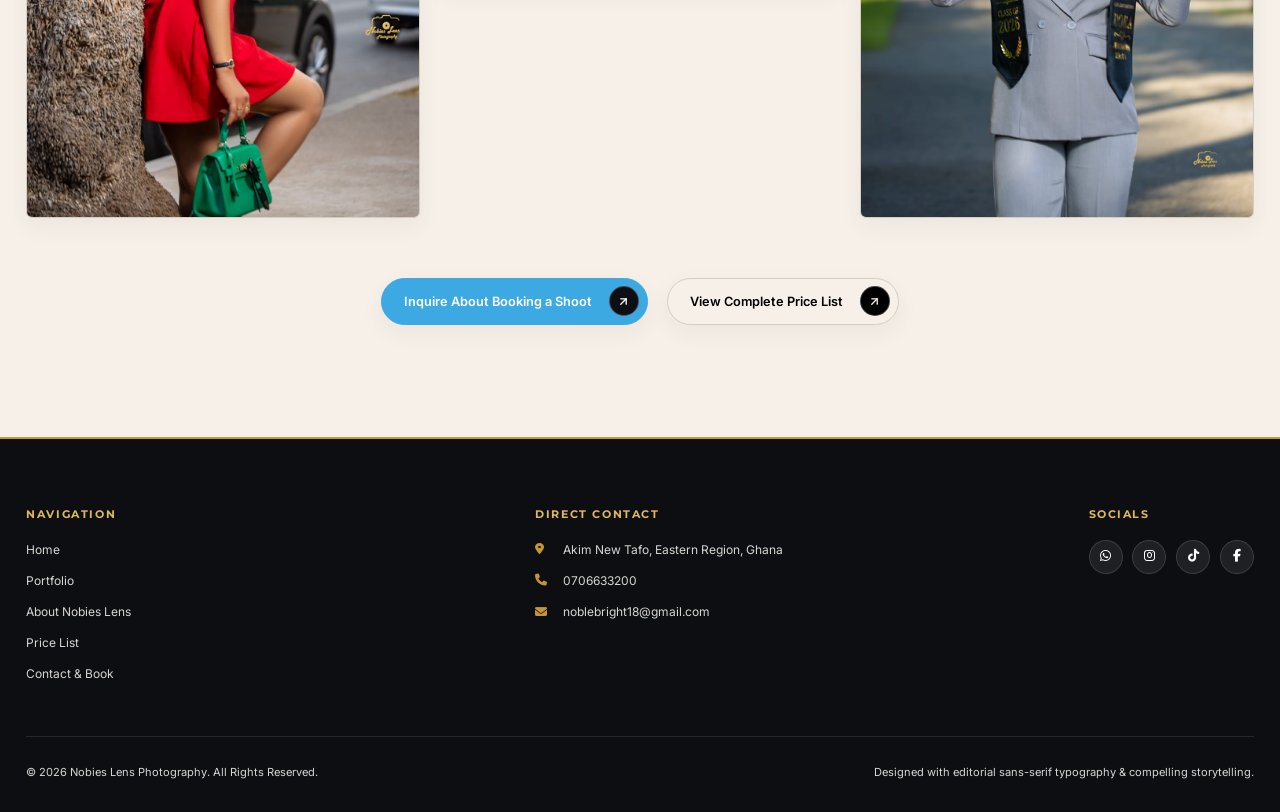
==== commit 6cfdcaa4: "Implement interactive hover text animations in About and What We Do sections and segment arrow pill " ====
--- a/portfolio.html
+++ b/portfolio.html
@@ -309,12 +309,18 @@
             </div>
 
             <!-- BACK TO HOME OR BOOKING ACTION -->
-            <div class="text-center" style="margin: 4rem 0 2rem;">
-                <a href="index.html#contact" class="btn btn-touch btn-lg">
-                    Inquire About Booking a Shoot <span class="btn-arrow">&#9658;</span>
+            <div class="text-center" style="margin: 4rem 0 2rem; display: flex; justify-content: center; gap: 1.25rem; flex-wrap: wrap;">
+                <a href="index.html#contact" class="pill-arrow-btn pill-arrow-primary">
+                    <span>Inquire About Booking a Shoot</span>
+                    <span class="btn-arrow-circle">
+                        <svg viewBox="0 0 24 24" width="13" height="13" fill="none" stroke="currentColor" stroke-width="2.5" stroke-linecap="round" stroke-linejoin="round"><line x1="7" y1="17" x2="17" y2="7"></line><polyline points="7 7 17 7 17 17"></polyline></svg>
+                    </span>
                 </a>
-                <a href="pricing.html" class="btn btn-outline btn-lg" style="margin-left: 1rem;">
-                    View Complete Price List &rarr;
+                <a href="pricing.html" class="pill-arrow-btn pill-arrow-outline">
+                    <span>View Complete Price List</span>
+                    <span class="btn-arrow-circle">
+                        <svg viewBox="0 0 24 24" width="13" height="13" fill="none" stroke="currentColor" stroke-width="2.5" stroke-linecap="round" stroke-linejoin="round"><line x1="7" y1="17" x2="17" y2="7"></line><polyline points="7 7 17 7 17 17"></polyline></svg>
+                    </span>
                 </a>
             </div>
         </div>
--- a/css/style.css
+++ b/css/style.css
@@ -1007,6 +1007,15 @@
     background: var(--color-bg-card);
     border-radius: 0 6px 6px 0;
     box-shadow: var(--shadow-card);
+    transition: transform 0.4s cubic-bezier(0.16, 1, 0.3, 1), 
+                box-shadow 0.4s cubic-bezier(0.16, 1, 0.3, 1),
+                border-left-color 0.3s ease;
+}
+
+.about-quote-box:hover {
+    transform: translateX(6px) translateY(-2px);
+    box-shadow: var(--shadow-elevated);
+    border-left-color: var(--color-gold-light);
 }
 
 .about-quote {
@@ -1015,6 +1024,11 @@
     font-weight: 500;
     color: var(--color-text-main);
     line-height: 1.6;
+    transition: color 0.3s ease, letter-spacing 0.3s ease;
+}
+
+.about-quote-box:hover .about-quote {
+    color: var(--color-gold-hover);
 }
 
 .about-pillars {
@@ -1028,14 +1042,40 @@
     display: flex;
     flex-direction: column;
     gap: 0.25rem;
-}
-
+    padding: 0.75rem;
+    border-radius: 8px;
+    transition: transform 0.35s cubic-bezier(0.16, 1, 0.3, 1),
+                background-color 0.35s ease;
+}
+
+.pillar-item:hover {
+    transform: translateY(-4px);
+    background-color: var(--color-bg-card);
+}
+
+.pillar-item i {
+    transition: transform 0.35s cubic-bezier(0.16, 1, 0.3, 1), color 0.3s ease;
+}
+
+.pillar-item:hover i {
+    transform: scale(1.2) rotate(6deg);
+    color: var(--color-gold-light);
+}
+
+.pillar-item h4,
 .pillar-item h5 {
     font-size: 0.88rem;
     font-weight: 700;
     display: flex;
     align-items: center;
     gap: 0.4rem;
+    transition: transform 0.3s ease, color 0.3s ease;
+}
+
+.pillar-item:hover h4,
+.pillar-item:hover h5 {
+    transform: translateX(3px);
+    color: var(--color-gold);
 }
 
 .pillar-item h5 i { color: var(--color-gold); font-size: 0.8rem; }
@@ -2915,18 +2955,236 @@
     letter-spacing: -0.01em;
 }
 
-.what-we-do-link-hint {
+.what-we-do-category {
+    font-size: 0.72rem;
+    font-weight: 700;
+    letter-spacing: 0.2em;
+    text-transform: uppercase;
+    color: var(--color-gold-light);
+    display: block;
+    margin-bottom: 0.5rem;
+    transition: letter-spacing 0.35s ease, color 0.35s ease;
+}
+
+.what-we-do-card:hover .what-we-do-category {
+    letter-spacing: 0.25em;
+    color: #FFFFFF;
+}
+
+.what-we-do-card-title {
+    font-size: 1.65rem;
+    font-weight: 700;
+    color: #FFFFFF;
+    line-height: 1.2;
+    margin-bottom: 1rem;
+    letter-spacing: -0.01em;
+    transition: transform 0.35s cubic-bezier(0.16, 1, 0.3, 1);
+}
+
+.what-we-do-card:hover .what-we-do-card-title {
+    transform: translateY(-3px);
+}
+
+/* ==========================================================================
+   SEGMENT ARROW PILL BUTTONS (MATCHING REFERENCE IMAGE)
+   ========================================================================== */
+.card-pill-btn {
+    display: inline-flex;
+    align-items: center;
+    justify-content: space-between;
+    gap: 1.1rem;
+    padding: 0.45rem 0.5rem 0.45rem 1.25rem;
+    border-radius: 9999px;
+    border: 1.5px solid rgba(255, 255, 255, 0.6);
+    background: rgba(14, 16, 21, 0.45);
+    backdrop-filter: blur(8px);
+    -webkit-backdrop-filter: blur(8px);
+    color: #FFFFFF !important;
+    font-family: var(--font-heading);
+    font-size: 0.82rem;
+    font-weight: 600;
+    text-decoration: none;
+    transition: all 0.35s cubic-bezier(0.16, 1, 0.3, 1);
+    box-shadow: 0 4px 16px rgba(0, 0, 0, 0.3);
+    width: fit-content;
+}
+
+.card-pill-btn .btn-arrow-circle,
+.pill-arrow-btn .btn-arrow-circle,
+.btn-pill .btn-arrow-circle {
+    width: 30px;
+    height: 30px;
+    border-radius: 50%;
+    background: #0E0F14;
+    border: 1px solid rgba(255, 255, 255, 0.25);
+    color: #FFFFFF;
+    display: inline-flex;
+    align-items: center;
+    justify-content: center;
+    flex-shrink: 0;
+    transition: all 0.35s cubic-bezier(0.16, 1, 0.3, 1);
+}
+
+.card-pill-btn .btn-arrow-circle svg,
+.pill-arrow-btn .btn-arrow-circle svg,
+.btn-pill .btn-arrow-circle svg {
+    width: 13px;
+    height: 13px;
+    stroke: currentColor;
+    stroke-width: 2.4;
+    transition: transform 0.3s cubic-bezier(0.16, 1, 0.3, 1);
+}
+
+.what-we-do-card:hover .card-pill-btn {
+    background: #FFFFFF;
+    color: #0A0A0C !important;
+    border-color: #FFFFFF;
+    transform: translateY(-2px);
+    box-shadow: 0 8px 24px rgba(0, 0, 0, 0.35);
+}
+
+.what-we-do-card:hover .card-pill-btn .btn-arrow-circle {
+    background: var(--color-gold);
+    color: #0A0A0C;
+    border-color: var(--color-gold);
+    transform: scale(1.06);
+}
+
+.what-we-do-card:hover .card-pill-btn .btn-arrow-circle svg {
+    transform: translate(2px, -2px);
+}
+
+/* Standalone Segment Arrow Buttons */
+.pill-arrow-btn {
+    display: inline-flex;
+    align-items: center;
+    justify-content: space-between;
+    gap: 1.15rem;
+    padding: 0.5rem 0.55rem 0.5rem 1.45rem;
+    border-radius: 9999px;
+    font-family: var(--font-heading);
     font-size: 0.85rem;
-    color: rgba(255, 255, 255, 0.8);
+    font-weight: 600;
+    text-decoration: none;
+    transition: all 0.35s cubic-bezier(0.16, 1, 0.3, 1);
+    box-shadow: var(--shadow-card);
+    width: fit-content;
+}
+
+.pill-arrow-btn.pill-arrow-primary {
+    background: #3CA9E2;
+    color: #FFFFFF !important;
+    border: 1.5px solid #3CA9E2;
+}
+
+.pill-arrow-btn.pill-arrow-primary .btn-arrow-circle {
+    background: #0E0F14;
+    color: #FFFFFF;
+}
+
+.pill-arrow-btn.pill-arrow-primary:hover {
+    background: #2563EB;
+    border-color: #2563EB;
+    transform: translateY(-3px);
+    box-shadow: 0 8px 24px rgba(60, 169, 226, 0.35);
+}
+
+.pill-arrow-btn.pill-arrow-primary:hover .btn-arrow-circle {
+    background: #FFFFFF;
+    color: #0E0F14;
+    transform: scale(1.08);
+}
+
+.pill-arrow-btn.pill-arrow-primary:hover .btn-arrow-circle svg {
+    transform: translate(2px, -2px);
+}
+
+.pill-arrow-btn.pill-arrow-outline {
+    background: var(--color-bg-card);
+    color: var(--color-text-main) !important;
+    border: 1.5px solid var(--border-subtle);
+}
+
+.pill-arrow-btn.pill-arrow-outline .btn-arrow-circle {
+    background: var(--color-text-main);
+    color: var(--color-bg-primary);
+}
+
+.pill-arrow-btn.pill-arrow-outline:hover {
+    border-color: var(--color-gold);
+    color: var(--color-gold) !important;
+    transform: translateY(-3px);
+    box-shadow: var(--shadow-elevated);
+}
+
+.pill-arrow-btn.pill-arrow-outline:hover .btn-arrow-circle {
+    background: var(--color-gold);
+    color: #0E0F14;
+    transform: scale(1.08);
+}
+
+.pill-arrow-btn.pill-arrow-outline:hover .btn-arrow-circle svg {
+    transform: translate(2px, -2px);
+}
+
+.btn-pill .btn-arrow-circle {
+    width: 24px;
+    height: 24px;
+    border-radius: 50%;
+    background: rgba(0, 0, 0, 0.35);
+    color: #FFFFFF;
     display: inline-flex;
     align-items: center;
-    gap: 0.4rem;
-    transition: color 0.25s ease, transform 0.25s ease;
-}
-
-.what-we-do-card:hover .what-we-do-link-hint {
-    color: var(--color-gold);
-    transform: translateX(4px);
+    justify-content: center;
+    margin-left: 0.5rem;
+    transition: all 0.3s ease;
+}
+
+.btn-pill:hover .btn-arrow-circle {
+    background: #FFFFFF;
+    color: #000000;
+    transform: scale(1.08);
+}
+
+.btn-pill:hover .btn-arrow-circle svg {
+    transform: translate(1.5px, -1.5px);
+}
+
+/* ==========================================================================
+   INTERACTIVE HOVER TEXT ANIMATIONS (AS SEEN IN REFERENCE VIDEO)
+   ========================================================================== */
+.interactive-hover-title {
+    display: inline-block;
+    cursor: default;
+}
+
+.interactive-hover-title .anim-word {
+    display: inline-block;
+    position: relative;
+    transition: transform 0.35s cubic-bezier(0.16, 1, 0.3, 1), 
+                color 0.3s ease, 
+                text-shadow 0.35s ease;
+    will-change: transform;
+}
+
+.interactive-hover-title:hover .anim-word,
+.interactive-hover-title .anim-word:hover {
+    transform: translateY(-4px) scale(1.02);
+}
+
+.interactive-hover-title .anim-word.highlight-gold {
+    background: linear-gradient(135deg, var(--color-gold) 0%, #DFB85C 50%, var(--color-gold) 100%);
+    background-size: 200% auto;
+    -webkit-background-clip: text;
+    -webkit-text-fill-color: transparent;
+    transition: all 0.45s cubic-bezier(0.16, 1, 0.3, 1);
+}
+
+.interactive-hover-title:hover .anim-word.highlight-gold,
+.interactive-hover-title .anim-word.highlight-gold:hover {
+    background-position: right center;
+    transform: translateY(-5px) scale(1.025);
+    filter: drop-shadow(0 4px 12px rgba(194, 150, 54, 0.25));
 }
 
 .what-we-do-actions {
